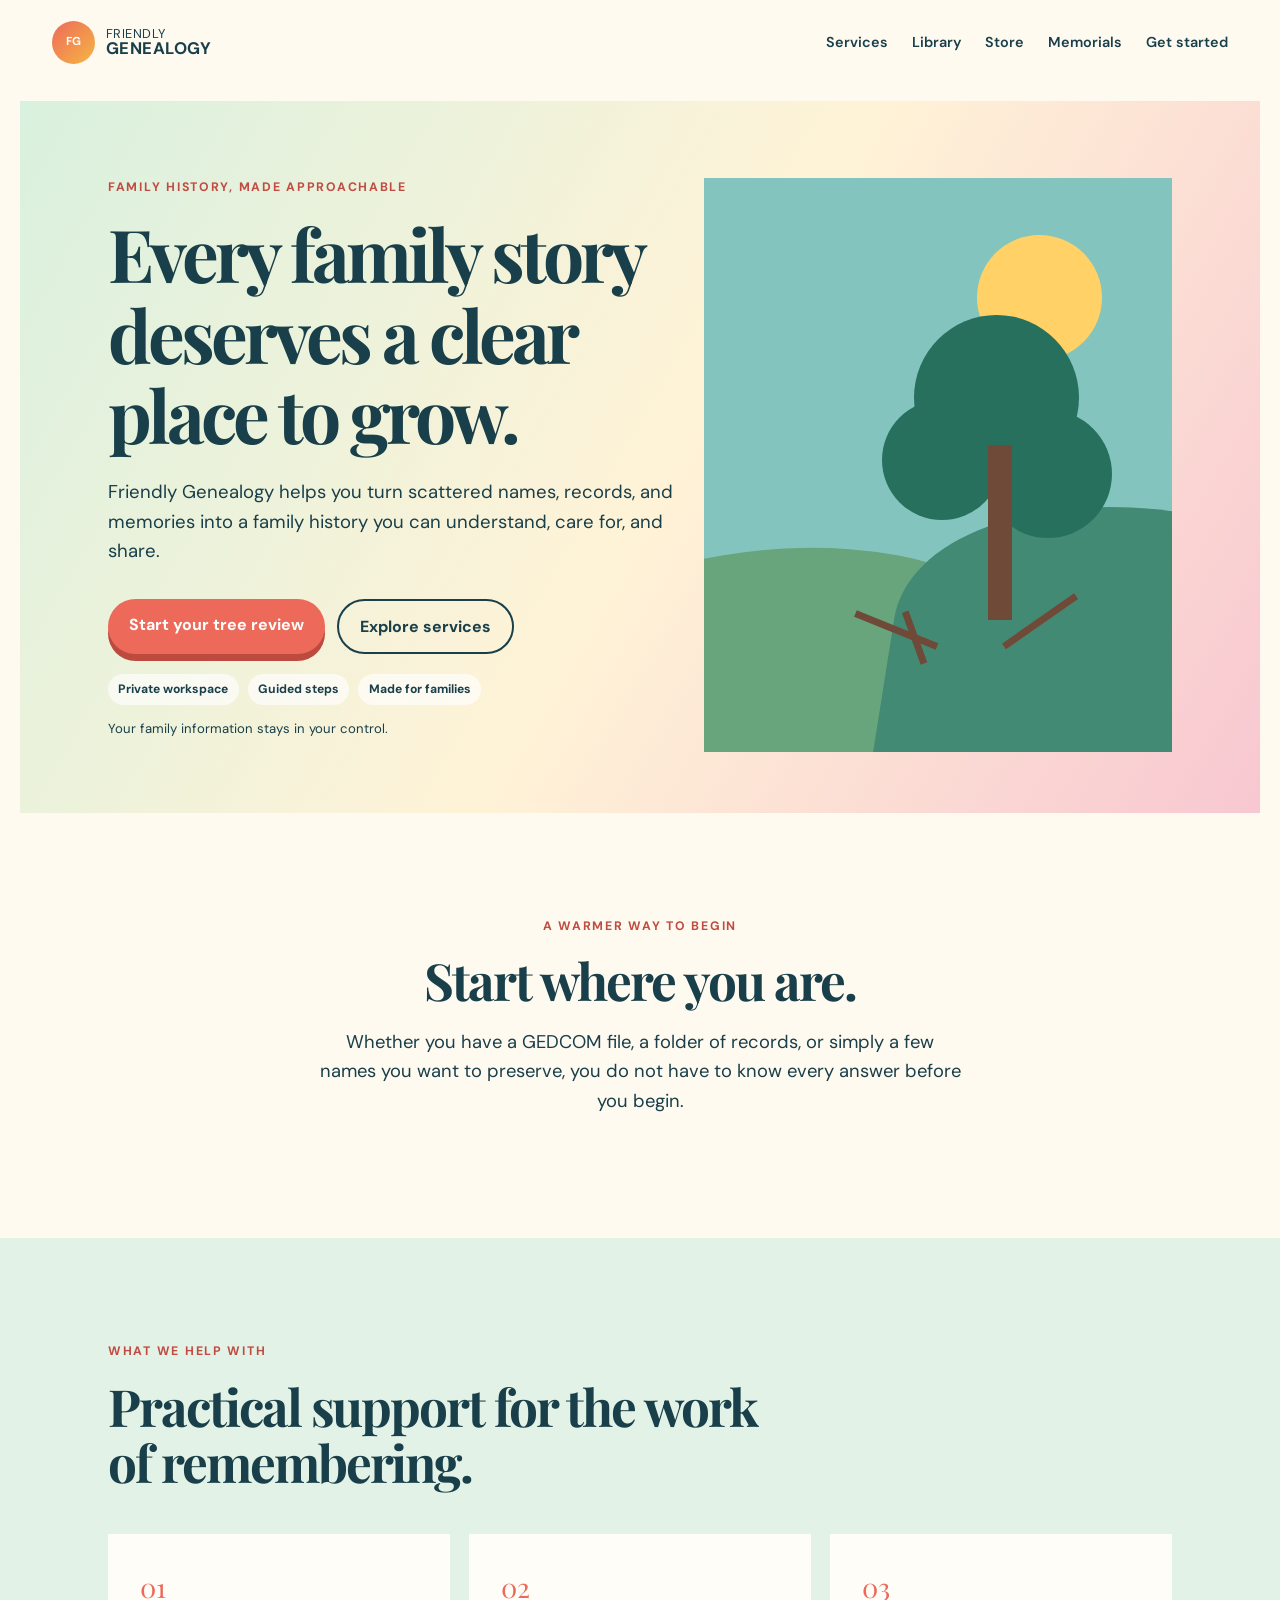
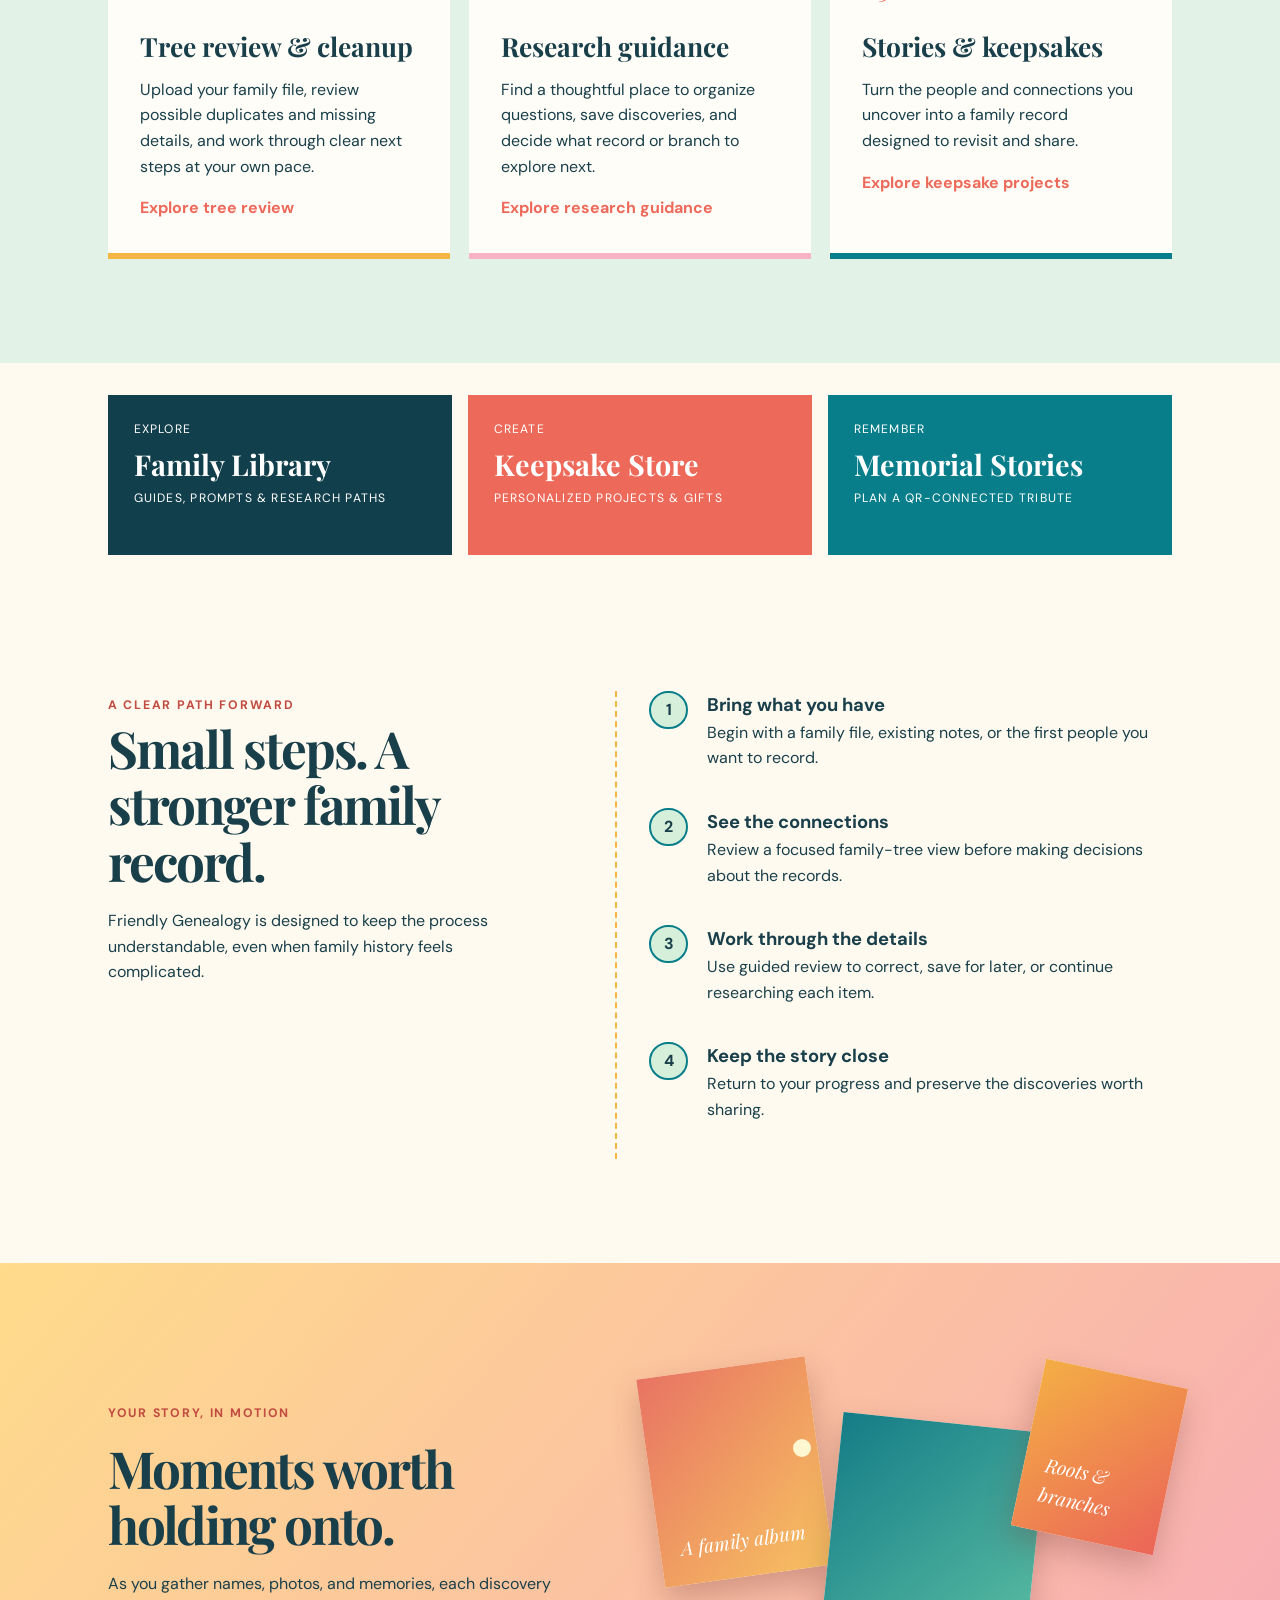
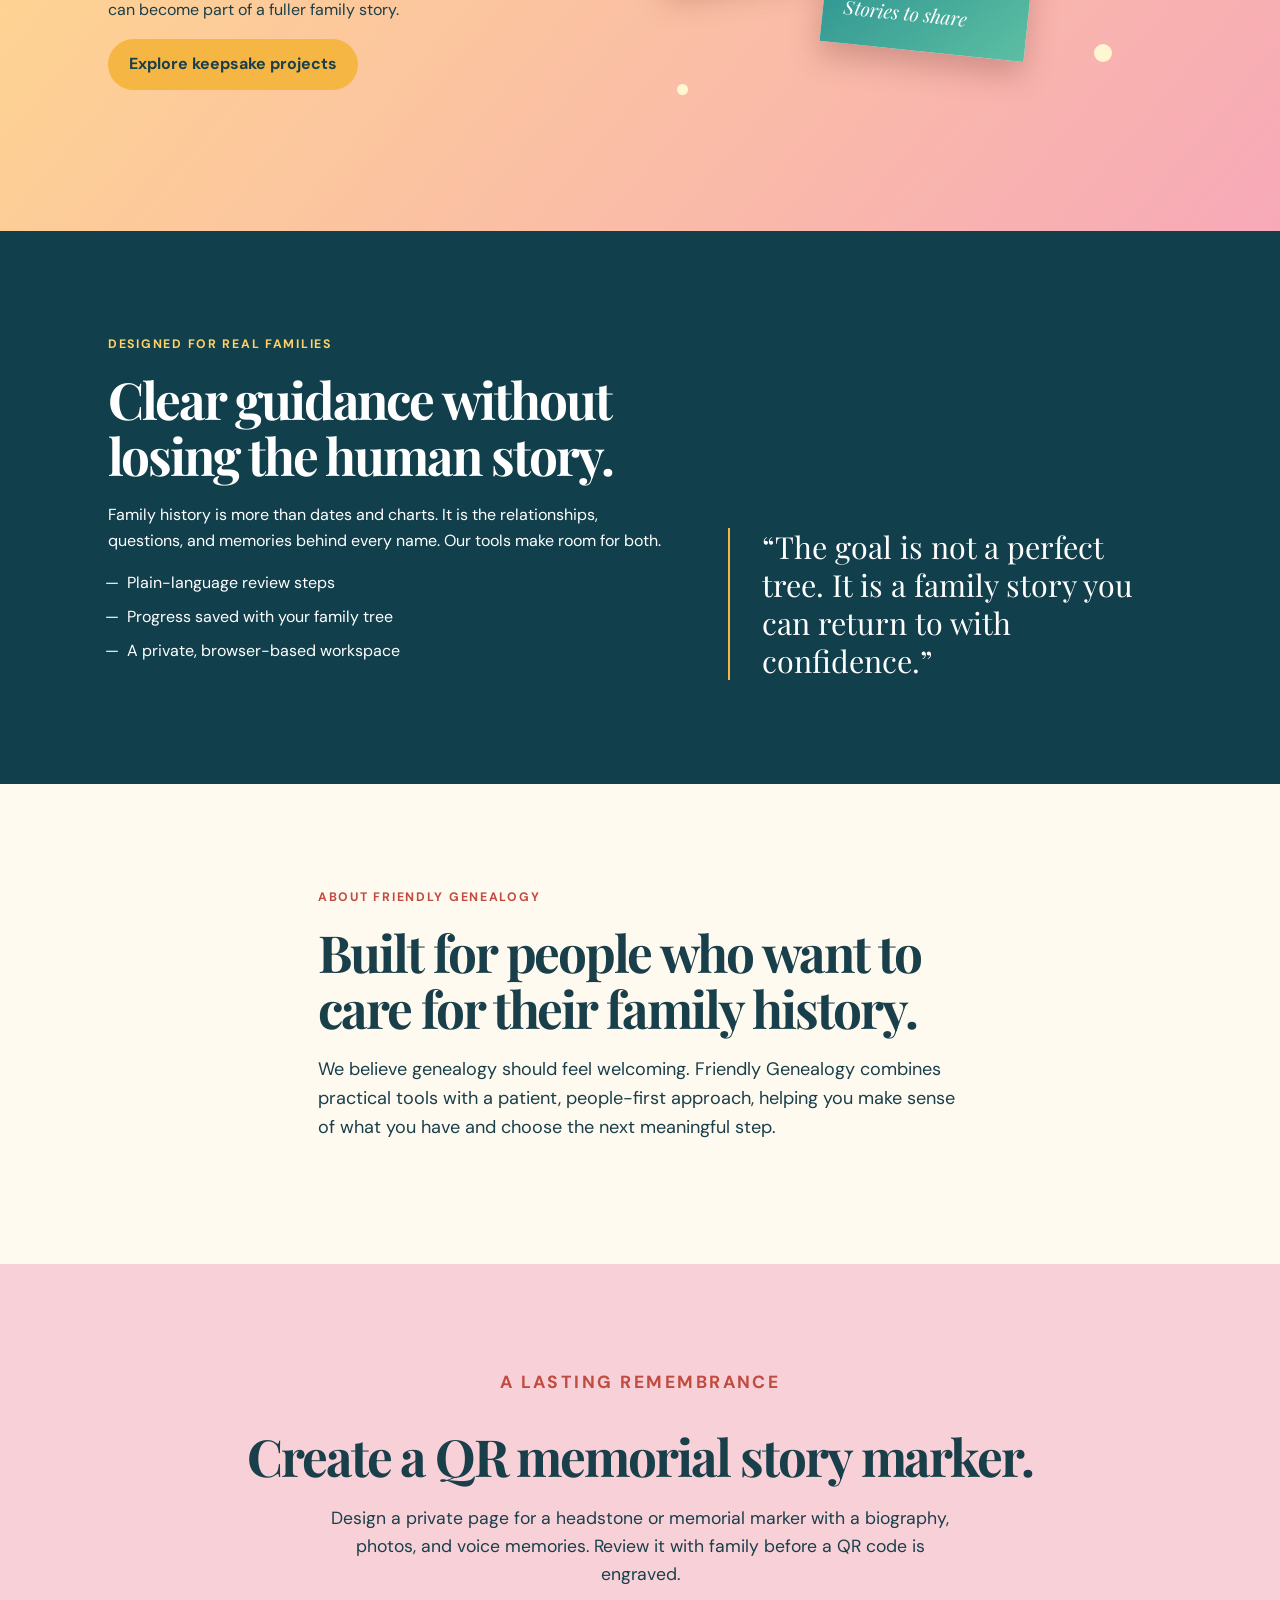
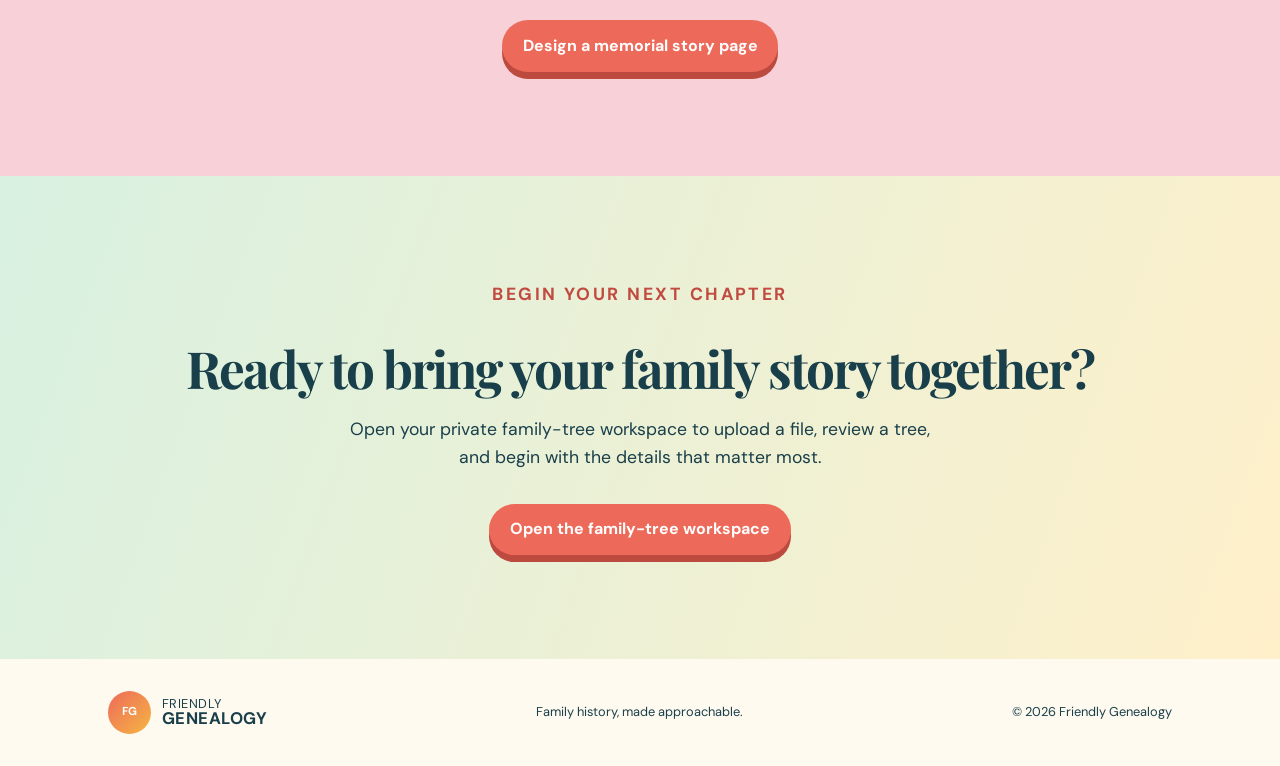
==== index.html @ 2ea17885 "Add dynamic library and destination journeys" ====
<!doctype html>
<html lang="en">
<head>
  <meta charset="utf-8">
  <meta name="viewport" content="width=device-width, initial-scale=1">
  <meta name="description" content="Friendly Genealogy helps families organize, review, and preserve their family stories.">
  <title>Friendly Genealogy | Bring Your Family Story Together</title>
  <link rel="stylesheet" href="styles.css">
</head>
<body>
  <a class="skip-link" href="#main">Skip to content</a>
  <header class="site-header">
    <a class="brand" href="#top" aria-label="Friendly Genealogy home"><span class="brand-mark">FG</span><span>Friendly<br><strong>Genealogy</strong></span></a>
    <button class="menu-toggle" aria-expanded="false" aria-controls="site-nav">Menu</button>
    <nav id="site-nav" class="site-nav" aria-label="Primary navigation">
      <a href="#services">Services</a><a href="library.html">Library</a><a href="store.html">Store</a><a href="memorial.html">Memorials</a><a href="#contact">Get started</a>
    </nav>
  </header>

  <main id="main">
    <section id="top" class="hero">
      <div class="hero-copy">
        <p class="eyebrow">Family history, made approachable</p>
        <h1>Every family story deserves a clear place to grow.</h1>
        <p class="lede">Friendly Genealogy helps you turn scattered names, records, and memories into a family history you can understand, care for, and share.</p>
        <div class="actions"><a class="button button-primary" href="https://www.fixyourtree.com">Start your tree review</a><a class="button button-secondary" href="#services">Explore services</a></div><div class="hero-highlights"><span>Private workspace</span><span>Guided steps</span><span>Made for families</span></div>
        <p class="assurance">Your family information stays in your control.</p>
      </div>
      <div class="hero-art" aria-hidden="true">
        <div class="sun"></div><div class="hill hill-one"></div><div class="hill hill-two"></div>
        <div class="tree"><i></i><i></i><i></i><b></b></div>
        <div class="roots"><span></span><span></span><span></span></div>
      </div>
    </section>

    <section class="intro section"><p class="eyebrow">A warmer way to begin</p><h2>Start where you are.</h2><p>Whether you have a GEDCOM file, a folder of records, or simply a few names you want to preserve, you do not have to know every answer before you begin.</p></section>

    <section id="services" class="section services">
      <div class="section-heading"><p class="eyebrow">What we help with</p><h2>Practical support for the work of remembering.</h2></div>
      <div class="card-grid">
        <article class="service-card"><span class="number">01</span><h3>Tree review &amp; cleanup</h3><p>Upload your family file, review possible duplicates and missing details, and work through clear next steps at your own pace.</p><a href="tree-review.html">Explore tree review</a></article>
        <article class="service-card"><span class="number">02</span><h3>Research guidance</h3><p>Find a thoughtful place to organize questions, save discoveries, and decide what record or branch to explore next.</p><a href="research.html">Explore research guidance</a></article>
        <article class="service-card"><span class="number">03</span><h3>Stories &amp; keepsakes</h3><p>Turn the people and connections you uncover into a family record designed to revisit and share.</p><a href="keepsakes.html">Explore keepsake projects</a></article>
      </div>
    </section>

    <section class="section destination-strip"><a href="library.html"><span>Explore</span><strong>Family Library</strong><small>Guides, prompts & research paths</small></a><a href="store.html"><span>Create</span><strong>Keepsake Store</strong><small>Personalized projects & gifts</small></a><a href="memorial.html"><span>Remember</span><strong>Memorial Stories</strong><small>Plan a QR-connected tribute</small></a></section>

    <section id="how-it-works" class="section process">
      <div><p class="eyebrow">A clear path forward</p><h2>Small steps. A stronger family record.</h2><p>Friendly Genealogy is designed to keep the process understandable, even when family history feels complicated.</p></div>
      <ol>
        <li><span>1</span><div><h3>Bring what you have</h3><p>Begin with a family file, existing notes, or the first people you want to record.</p></div></li>
        <li><span>2</span><div><h3>See the connections</h3><p>Review a focused family-tree view before making decisions about the records.</p></div></li>
        <li><span>3</span><div><h3>Work through the details</h3><p>Use guided review to correct, save for later, or continue researching each item.</p></div></li>
        <li><span>4</span><div><h3>Keep the story close</h3><p>Return to your progress and preserve the discoveries worth sharing.</p></div></li>
      </ol>
    </section>

    <section id="stories" class="section story-reel">
      <div class="reel-copy"><p class="eyebrow">Your story, in motion</p><h2>Moments worth holding onto.</h2><p>As you gather names, photos, and memories, each discovery can become part of a fuller family story.</p><a class="button button-sun" href="keepsakes.html">Explore keepsake projects</a></div>
      <div class="memory-collage" aria-label="Illustration of family photographs and memories"><div class="photo photo-one">A family album</div><div class="photo photo-two">Stories to share</div><div class="photo photo-three">Roots &amp; branches</div><span class="spark spark-one"></span><span class="spark spark-two"></span><span class="spark spark-three"></span></div>
    </section>

    <section class="section feature"><div class="feature-panel"><p class="eyebrow">Designed for real families</p><h2>Clear guidance without losing the human story.</h2><p>Family history is more than dates and charts. It is the relationships, questions, and memories behind every name. Our tools make room for both.</p><ul><li>Plain-language review steps</li><li>Progress saved with your family tree</li><li>A private, browser-based workspace</li></ul></div><blockquote>“The goal is not a perfect tree. It is a family story you can return to with confidence.”</blockquote></section>

    <section id="about" class="section about"><p class="eyebrow">About Friendly Genealogy</p><h2>Built for people who want to care for their family history.</h2><p>We believe genealogy should feel welcoming. Friendly Genealogy combines practical tools with a patient, people-first approach, helping you make sense of what you have and choose the next meaningful step.</p></section>

    <section class="section memorial-callout"><p class="eyebrow">A lasting remembrance</p><h2>Create a QR memorial story marker.</h2><p>Design a private page for a headstone or memorial marker with a biography, photos, and voice memories. Review it with family before a QR code is engraved.</p><a class="button button-primary" href="memorial.html">Design a memorial story page</a></section>

    <section id="contact" class="section contact"><p class="eyebrow">Begin your next chapter</p><h2>Ready to bring your family story together?</h2><p>Open your private family-tree workspace to upload a file, review a tree, and begin with the details that matter most.</p><a class="button button-primary" href="https://www.fixyourtree.com">Open the family-tree workspace</a></section>
  </main>
  <footer><a class="brand" href="#top"><span class="brand-mark">FG</span><span>Friendly<br><strong>Genealogy</strong></span></a><p>Family history, made approachable.</p><p>© 2026 Friendly Genealogy</p></footer>
  <script src="script.js"></script>
</body>
</html>
---- styles.css ----
@import url('https://fonts.googleapis.com/css2?family=DM+Sans:wght@400;500;600;700&family=Playfair+Display:ital,wght@0,600;0,700;1,600&display=swap');
:root{--ink:#193f4a;--deep:#123f4c;--teal:#087e8b;--mint:#d6efdb;--cream:#fffaf0;--sand:#f7dfbd;--sun:#f6b643;--coral:#ed6a5a;--pink:#f8b4c5;--line:#c9ddd2}*{box-sizing:border-box}html{scroll-behavior:smooth}body{background:var(--cream);color:var(--ink);font-family:"DM Sans",Arial,sans-serif;line-height:1.6;margin:0}.skip-link{left:1rem;position:absolute;top:-4rem;z-index:5}.skip-link:focus{top:1rem}.site-header{align-items:center;display:flex;justify-content:space-between;max-width:1240px;margin:auto;padding:1.3rem 2rem}.brand{align-items:center;color:var(--ink);display:inline-flex;font-size:.8rem;letter-spacing:.04em;line-height:1.05;text-decoration:none;text-transform:uppercase}.brand strong{font-size:1.05rem}.brand-mark{align-items:center;background:linear-gradient(135deg,var(--coral),var(--sun));border-radius:50%;color:#fff;display:flex;font-size:.72rem;font-weight:700;height:2.7rem;justify-content:center;letter-spacing:0;margin-right:.65rem;width:2.7rem}.site-nav{display:flex;gap:1.5rem}.site-nav a{color:var(--ink);font-size:.9rem;font-weight:600;text-decoration:none}.site-nav a:hover,.service-card a{color:var(--coral)}.menu-toggle{display:none}.hero{background:linear-gradient(120deg,#d9f1df 0%,#fff3d7 52%,#f8c7d1 100%);display:grid;grid-template-columns:1.12fr .88fr;max-width:1240px;min-height:610px;margin:1rem auto 0;overflow:hidden;padding:4.8rem 5.5rem 3.8rem}.hero-copy{align-self:center;position:relative;z-index:1}.eyebrow{color:#c14b40;font-size:.77rem;font-weight:700;letter-spacing:.14em;margin:0 0 1rem;text-transform:uppercase}h1,h2,h3{line-height:1.1}h1,h2{font-family:"Playfair Display",Georgia,serif}h1{font-size:clamp(3rem,5.7vw,5.35rem);letter-spacing:-.055em;margin:.2rem 0 1.5rem;max-width:720px}h2{font-size:clamp(2.1rem,4vw,3.7rem);letter-spacing:-.04em;margin:0 0 1.2rem}.lede{font-size:1.16rem;max-width:570px}.actions{display:flex;flex-wrap:wrap;gap:.8rem;margin:2rem 0 1.25rem}.button{border-radius:99px;display:inline-block;font-weight:700;padding:.8rem 1.3rem;text-decoration:none}.button-primary{background:var(--coral);box-shadow:0 7px 0 #bd4a3e;color:#fff}.button-primary:hover{background:#d85749;transform:translateY(1px)}.button-secondary{border:2px solid var(--ink);color:var(--ink)}.button-sun{background:var(--sun);color:var(--ink)}.hero-highlights{display:flex;flex-wrap:wrap;gap:.55rem}.hero-highlights span{background:#ffffffa8;border-radius:99px;font-size:.76rem;font-weight:700;padding:.34rem .65rem}.assurance{font-size:.82rem}.hero-art{background:#83c5be;min-height:500px;overflow:hidden;position:relative}.sun{background:#ffd166;border-radius:50%;height:125px;position:absolute;right:15%;top:10%;width:125px}.hill{background:#68a57c;border-radius:50% 50% 0 0;bottom:-10%;height:45%;position:absolute;width:115%}.hill-one{left:-45%;transform:rotate(-7deg)}.hill-two{background:#438a74;right:-55%;height:52%;transform:rotate(9deg)}.tree{bottom:23%;height:315px;left:38%;position:absolute;width:230px}.tree i{background:#27705e;border-radius:50%;display:block;position:absolute}.tree i:nth-child(1){height:165px;left:32px;top:10px;width:165px}.tree i:nth-child(2){height:120px;left:0;top:95px;width:120px}.tree i:nth-child(3){height:128px;right:0;top:105px;width:128px}.tree b{background:#704a38;bottom:0;height:175px;left:106px;position:absolute;width:24px}.roots{bottom:19%;left:31%;position:absolute;width:180px}.roots span{background:#704a38;display:block;height:7px;position:absolute;transform-origin:right;width:88px}.roots span:nth-child(1){transform:rotate(22deg)}.roots span:nth-child(2){left:67px;transform:rotate(145deg)}.roots span:nth-child(3){left:20px;top:17px;transform:rotate(70deg);width:55px}.section{max-width:1240px;margin:auto;padding:6.5rem 5.5rem}.intro{max-width:820px;text-align:center}.intro p:last-child{font-size:1.15rem}.services{background:#e2f2e6;max-width:none;padding-left:max(calc((100% - 1240px)/2 + 5.5rem),5.5rem);padding-right:max(calc((100% - 1240px)/2 + 5.5rem),5.5rem)}.section-heading{max-width:670px}.card-grid{display:grid;gap:1.2rem;grid-template-columns:repeat(3,1fr);margin-top:2.7rem}.service-card{background:#fffdf8;border-bottom:6px solid var(--sun);min-height:300px;padding:2rem}.service-card:nth-child(2){border-color:var(--pink)}.service-card:nth-child(3){border-color:var(--teal)}.number{color:var(--coral);font-family:"Playfair Display",serif;font-size:1.7rem}.service-card h3{font-family:"Playfair Display",serif;font-size:1.65rem;margin:1.4rem 0 .7rem}.service-card a{font-weight:700;text-decoration:none}.process{display:grid;gap:6rem;grid-template-columns:.85fr 1.15fr}.process>div{max-width:410px}.process ol{border-left:2px dashed var(--sun);list-style:none;margin:0;padding:0 0 0 2rem}.process li{display:flex;gap:1.2rem;margin:0 0 2rem}.process li span{align-items:center;background:var(--mint);border:2px solid var(--teal);border-radius:50%;display:flex;flex:0 0 2.4rem;font-weight:700;height:2.4rem;justify-content:center}.process h3{font-size:1.15rem;margin:.25rem 0}.process p{margin:.3rem 0}.story-reel{background:linear-gradient(130deg,#ffdb8b,#f7a9b8);display:grid;gap:4rem;grid-template-columns:.9fr 1.1fr;max-width:none;padding-left:max(calc((100% - 1240px)/2 + 5.5rem),5.5rem);padding-right:max(calc((100% - 1240px)/2 + 5.5rem),5.5rem)}.reel-copy{align-self:center}.memory-collage{height:360px;position:relative}.photo{align-items:end;background-color:#fff9ed;background-image:linear-gradient(135deg,#e87463,#f7c261);box-shadow:0 14px 30px #783e3950;color:#fff;display:flex;font-family:"Playfair Display",serif;font-size:1.2rem;font-style:italic;padding:1.3rem;position:absolute}.photo-one{height:210px;left:5%;top:0;transform:rotate(-8deg);width:170px}.photo-two{background-image:linear-gradient(135deg,#157c87,#5cbfa3);height:230px;left:38%;top:55px;transform:rotate(6deg);width:205px}.photo-three{background-image:linear-gradient(135deg,#f4ae45,#eb6558);height:170px;right:0;top:5px;transform:rotate(12deg);width:145px}.spark{background:#fff7d1;border-radius:50%;display:block;height:18px;position:absolute;width:18px}.spark-one{left:31%;top:20%}.spark-two{right:11%;bottom:18%}.spark-three{left:10%;bottom:9%;height:11px;width:11px}.feature{background:var(--deep);color:#fff;display:grid;gap:4rem;grid-template-columns:1fr .8fr;max-width:none;padding-left:max(calc((100% - 1240px)/2 + 5.5rem),5.5rem);padding-right:max(calc((100% - 1240px)/2 + 5.5rem),5.5rem)}.feature .eyebrow{color:#ffd166}.feature ul{list-style:"—  ";padding-left:1.2rem}.feature li{margin:.55rem 0}.feature blockquote{align-self:end;border-left:2px solid var(--sun);font-family:"Playfair Display",serif;font-size:1.9rem;line-height:1.25;margin:0;padding-left:2rem}.about{max-width:820px}.about p:last-child{font-size:1.13rem}.contact{background:linear-gradient(110deg,#d8f1e1,#fff0ca);max-width:none;text-align:center}.contact p{font-size:1.1rem;margin:0 auto 2rem;max-width:600px}footer{align-items:center;display:flex;gap:2rem;justify-content:space-between;max-width:1240px;margin:auto;padding:2rem 5.5rem}footer p{font-size:.8rem;margin:0}@media(max-width:780px){.site-header{padding:1rem 1.3rem;position:relative}.menu-toggle{background:transparent;border:1px solid var(--ink);color:var(--ink);display:block;padding:.5rem .7rem}.site-nav{background:var(--cream);box-shadow:0 10px 30px #173d3a22;display:none;flex-direction:column;gap:0;left:1rem;padding:1rem;position:absolute;right:1rem;top:4.5rem;z-index:3}.site-nav.open{display:flex}.site-nav a{padding:.6rem}.hero{display:flex;flex-direction:column;padding:3rem 1.5rem 0}.hero-art{margin-top:2.5rem;min-height:360px}.section{padding:4.2rem 1.5rem}.services,.feature,.story-reel{padding-left:1.5rem;padding-right:1.5rem}.card-grid,.process,.feature,.story-reel{grid-template-columns:1fr}.process{gap:2rem}.feature{gap:2.5rem}.feature blockquote{font-size:1.55rem}.process ol{padding-left:1.2rem}.memory-collage{height:320px}footer{align-items:flex-start;flex-direction:column;gap:1rem;padding:2rem 1.5rem}h1{font-size:3.2rem}}
.memorial-callout{background:#f8d1d8;max-width:none;text-align:center}.memorial-callout p{font-size:1.1rem;margin:0 auto 2rem;max-width:650px}.detail-hero{min-height:460px;padding:7rem max(calc((100% - 1000px)/2),1.5rem);text-align:center}.detail-hero h1{margin-left:auto;margin-right:auto;max-width:820px}.detail-hero .lede{margin:0 auto 2rem}.tree-detail{background:linear-gradient(135deg,#d6efdb,#a9d8d3)}.research-detail{background:linear-gradient(135deg,#f7dfbd,#f8b4c5)}.keepsake-detail{background:linear-gradient(135deg,#ffd778,#f8b4c5)}.memorial-detail{background:linear-gradient(135deg,#193f4a,#087e8b);color:#fff}.memorial-detail .eyebrow{color:#ffd166}.detail-grid{display:grid;gap:1rem;grid-template-columns:repeat(3,1fr)}.detail-grid article{padding:2rem}.detail-grid span{align-items:center;background:var(--sun);border-radius:50%;display:flex;font-weight:700;height:2.3rem;justify-content:center;width:2.3rem}.detail-grid h2{font-size:1.8rem;margin-top:1.2rem}.keepsake-journey{align-items:center;background:#fff0ca;display:grid;gap:4rem;grid-template-columns:1fr 1fr;max-width:none;padding-left:max(calc((100% - 1240px)/2 + 5.5rem),5.5rem);padding-right:max(calc((100% - 1240px)/2 + 5.5rem),5.5rem)}.video-storyboard{align-items:center;display:flex;gap:.8rem;justify-content:center}.video-storyboard span{background:var(--coral);box-shadow:0 7px 0 #bc493d;color:#fff;font-size:.8rem;min-height:120px;padding:1.3rem;text-align:center;transform:rotate(-3deg);width:130px}.video-storyboard span:nth-of-type(2){background:var(--teal);transform:rotate(3deg)}.video-storyboard span:nth-of-type(3){background:#d06d90;transform:rotate(-2deg)}.video-storyboard b{display:block;font-family:"Playfair Display",serif;font-size:1.2rem;margin-top:.6rem}.video-storyboard i{border-top:2px solid var(--ink);width:25px}.memorial-designer{background:#e2f2e6;display:grid;gap:4rem;grid-template-columns:.9fr 1.1fr;max-width:none;padding-left:max(calc((100% - 1100px)/2),1.5rem);padding-right:max(calc((100% - 1100px)/2),1.5rem)}.memorial-designer form{background:#fffdf8;padding:2rem}.memorial-designer label{display:block;font-weight:700;margin-bottom:1rem}.memorial-designer input,.memorial-designer textarea{border:1px solid var(--line);display:block;font:inherit;margin-top:.35rem;padding:.7rem;width:100%}.memorial-designer button{border:0;cursor:pointer;font:inherit}.memorial-designer li{margin:.7rem 0}.qr-explainer{align-items:center;display:flex;gap:4rem;max-width:900px}.qr-sample{background:repeating-linear-gradient(90deg,#193f4a 0 13px,transparent 13px 21px),repeating-linear-gradient(#193f4a 0 11px,transparent 11px 19px);height:180px;min-width:180px}@media(max-width:780px){.sub-nav{display:flex;gap:.6rem;position:static;box-shadow:none;padding:0}.sub-nav a{font-size:.75rem;padding:0}.detail-grid,.keepsake-journey,.memorial-designer{grid-template-columns:1fr}.keepsake-journey,.memorial-designer{padding-left:1.5rem;padding-right:1.5rem}.video-storyboard{gap:.25rem}.video-storyboard span{min-height:100px;padding:.8rem;width:100px}.qr-explainer{align-items:flex-start;flex-direction:column;gap:2rem}}
.store-hero{background:linear-gradient(135deg,#f8b4c5,#ffd778,#d6efdb)}.store-grid{background:#fff5e3;display:grid;gap:1.4rem;grid-template-columns:repeat(3,1fr);max-width:none;padding-left:max(calc((100% - 1240px)/2 + 5.5rem),5.5rem);padding-right:max(calc((100% - 1240px)/2 + 5.5rem),5.5rem)}.product-card{background:#fffdf8;box-shadow:0 10px 25px #693f2820;display:flex;flex-direction:column;padding:2rem}.product-card>span{color:#c14b40;font-size:.78rem;font-weight:700;letter-spacing:.08em;text-transform:uppercase}.product-card h2{font-size:2rem;margin:1rem 0}.product-card ul{padding-left:1.2rem}.product-card .button{margin-top:auto;text-align:center}.poster-product{border-top:7px solid var(--coral)}.journal-product{border-top:7px solid var(--sun)}.memorial-product{border-top:7px solid var(--teal)}.store-note{max-width:780px;text-align:center}.personalize-hero{background:linear-gradient(135deg,#ffd778,#f7dfbd)}.personalize-layout{background:#e2f2e6;display:grid;gap:4rem;grid-template-columns:.9fr 1.1fr;max-width:none;padding-left:max(calc((100% - 1100px)/2),1.5rem);padding-right:max(calc((100% - 1100px)/2),1.5rem)}.personalize-layout form{background:#fffdf8;padding:2rem}.personalize-layout label{display:block;font-weight:700;margin-bottom:1rem}.personalize-layout input,.personalize-layout textarea{border:1px solid var(--line);display:block;font:inherit;margin-top:.35rem;padding:.7rem;width:100%}.personalize-layout button{border:0;cursor:pointer;font:inherit}.personalization-preview{background:var(--deep);color:#fff;margin-top:2rem;padding:2rem;text-align:center}.personalization-preview p{color:#ffd166;font-size:.75rem;font-weight:700;letter-spacing:.1em;text-transform:uppercase}.personalization-preview strong{display:block;font-family:"Playfair Display",serif;font-size:2rem;line-height:1.2}.personalization-preview small{display:block;margin-top:1rem}@media(max-width:780px){.store-grid,.personalize-layout{grid-template-columns:1fr;padding-left:1.5rem;padding-right:1.5rem}}
.destination-strip{display:grid;gap:1rem;grid-template-columns:repeat(3,1fr);padding-bottom:2rem;padding-top:2rem}.destination-strip a{background:var(--deep);color:#fff;min-height:160px;padding:1.6rem;text-decoration:none;transition:transform .2s}.destination-strip a:nth-child(2){background:var(--coral)}.destination-strip a:nth-child(3){background:var(--teal)}.destination-strip a:hover{transform:translateY(-6px)}.destination-strip span,.destination-strip small{display:block;font-size:.76rem;letter-spacing:.1em;text-transform:uppercase}.destination-strip strong{display:block;font-family:"Playfair Display",serif;font-size:1.8rem;line-height:1.1;margin:.55rem 0}.library-hero{background:linear-gradient(135deg,#bfe5dc,#d7d1ff,#ffd778)}.library-grid{background:#f2e8ff;display:grid;gap:1.2rem;grid-template-columns:repeat(2,1fr);max-width:none;padding-left:max(calc((100% - 1100px)/2),1.5rem);padding-right:max(calc((100% - 1100px)/2),1.5rem)}.library-card{background:#fffdf8;color:var(--ink);min-height:245px;padding:2rem;text-decoration:none}.library-card:nth-child(2){background:#d6efdb}.library-card:nth-child(3){background:#fff0ca}.library-card:nth-child(4){background:#f8d1d8}.library-card span{color:#c14b40;font-size:.75rem;font-weight:700;letter-spacing:.12em;text-transform:uppercase}.library-card h2{font-size:2rem;margin:1rem 0}.library-card b{color:var(--coral)}.library-note{text-align:center}@media(max-width:780px){.destination-strip,.library-grid{grid-template-columns:1fr}.destination-strip{padding-bottom:1rem;padding-top:1rem}}
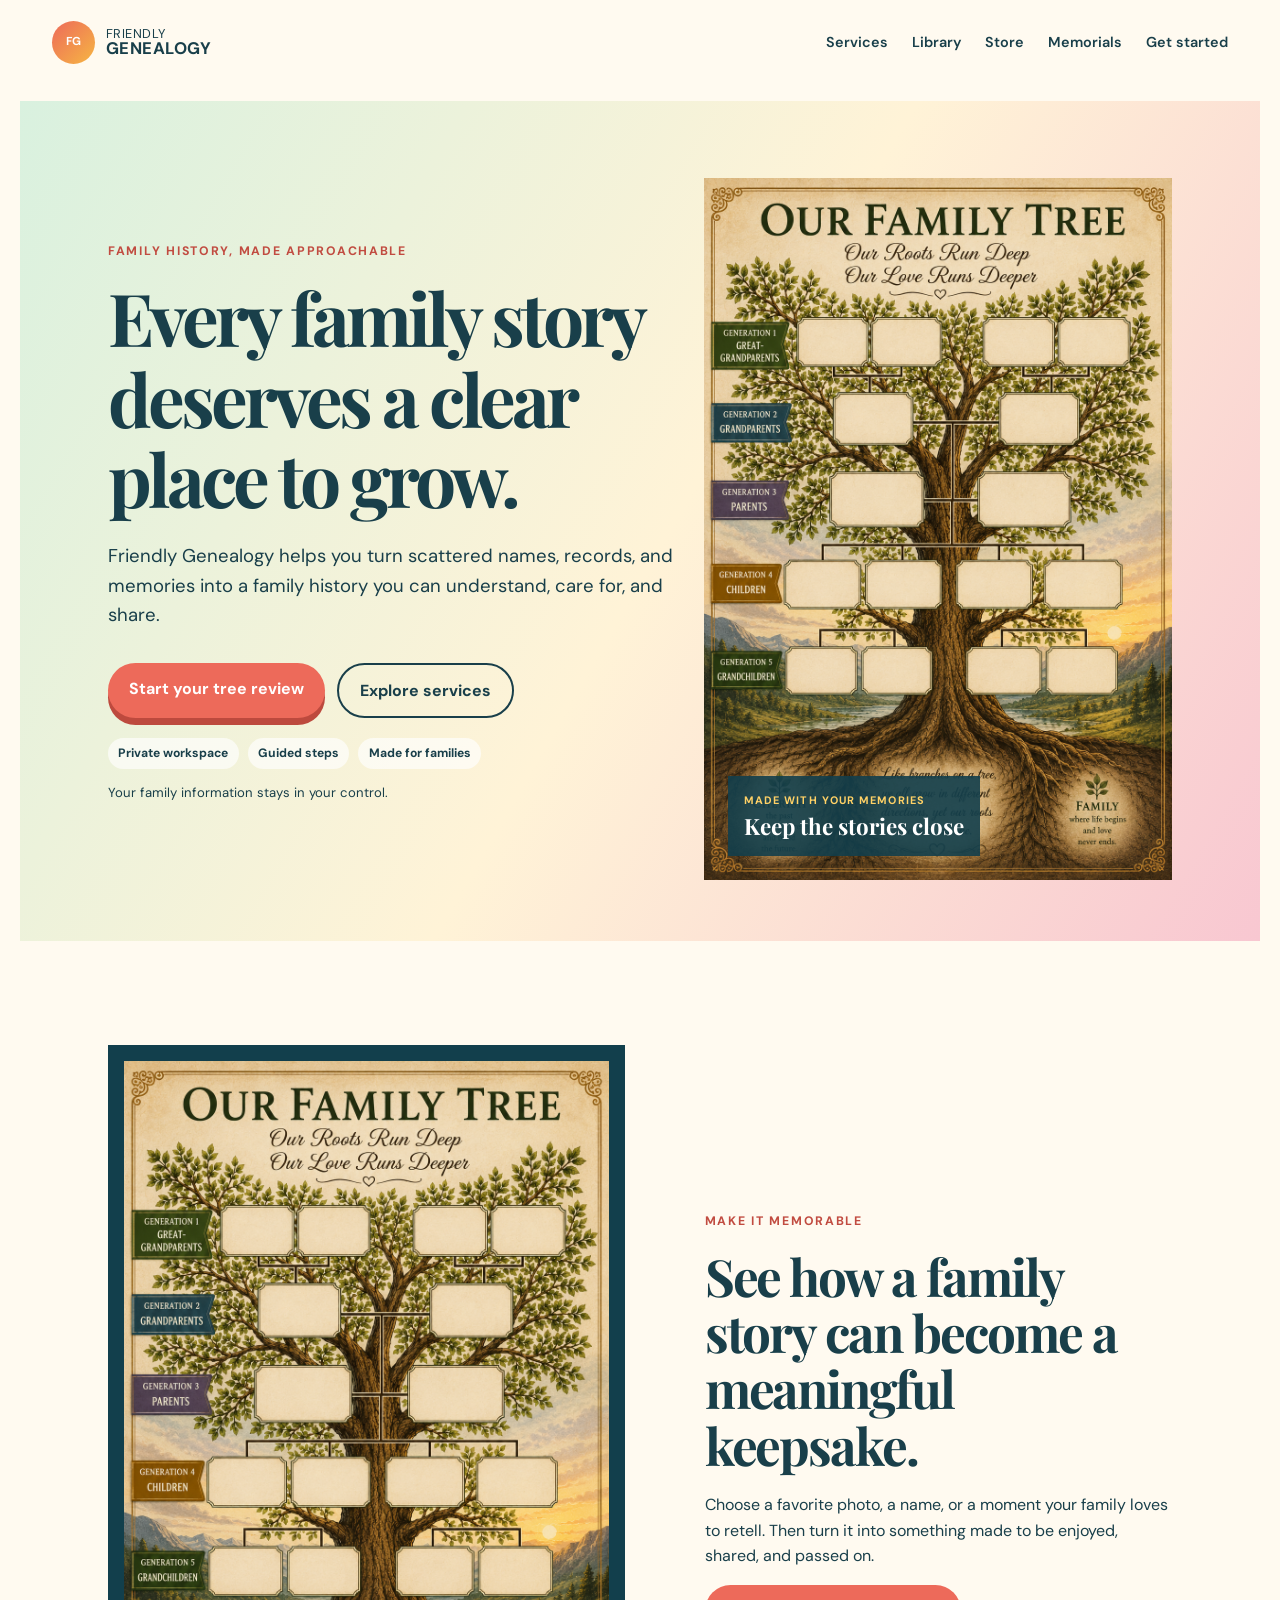
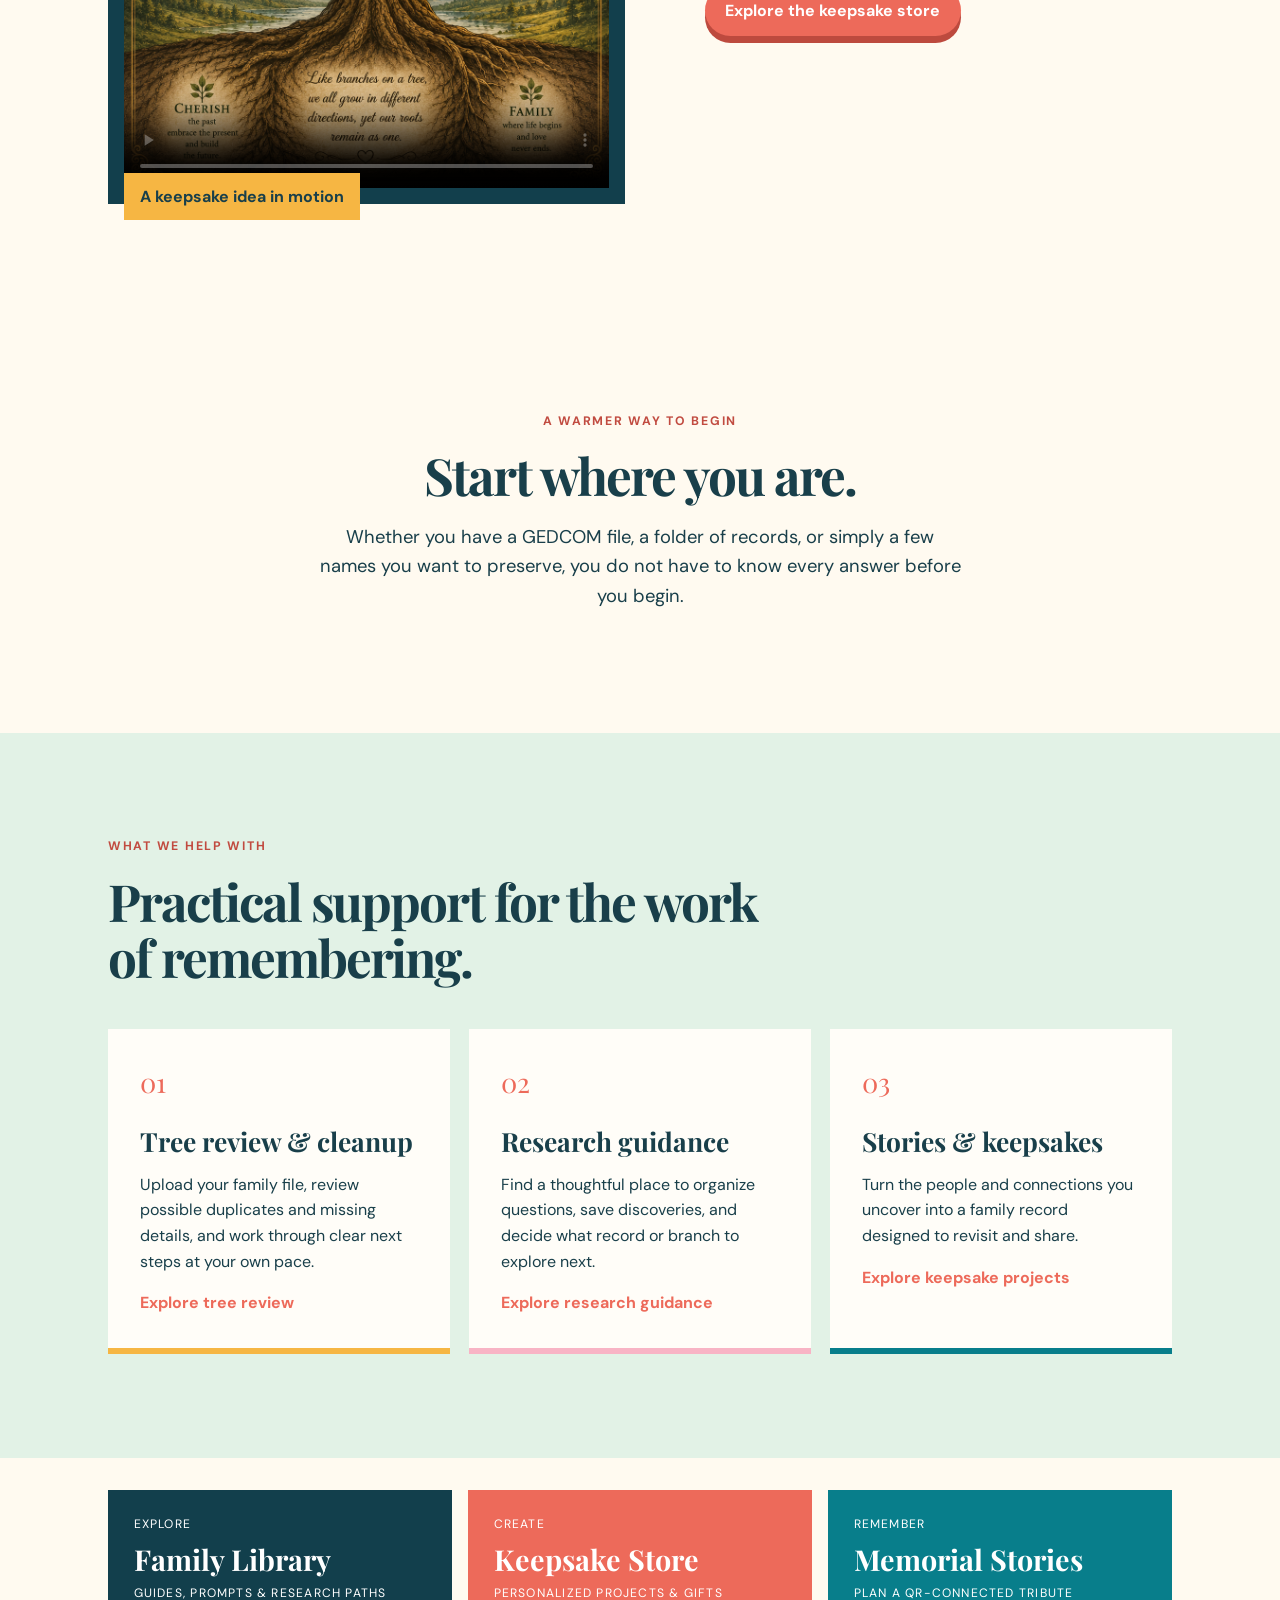
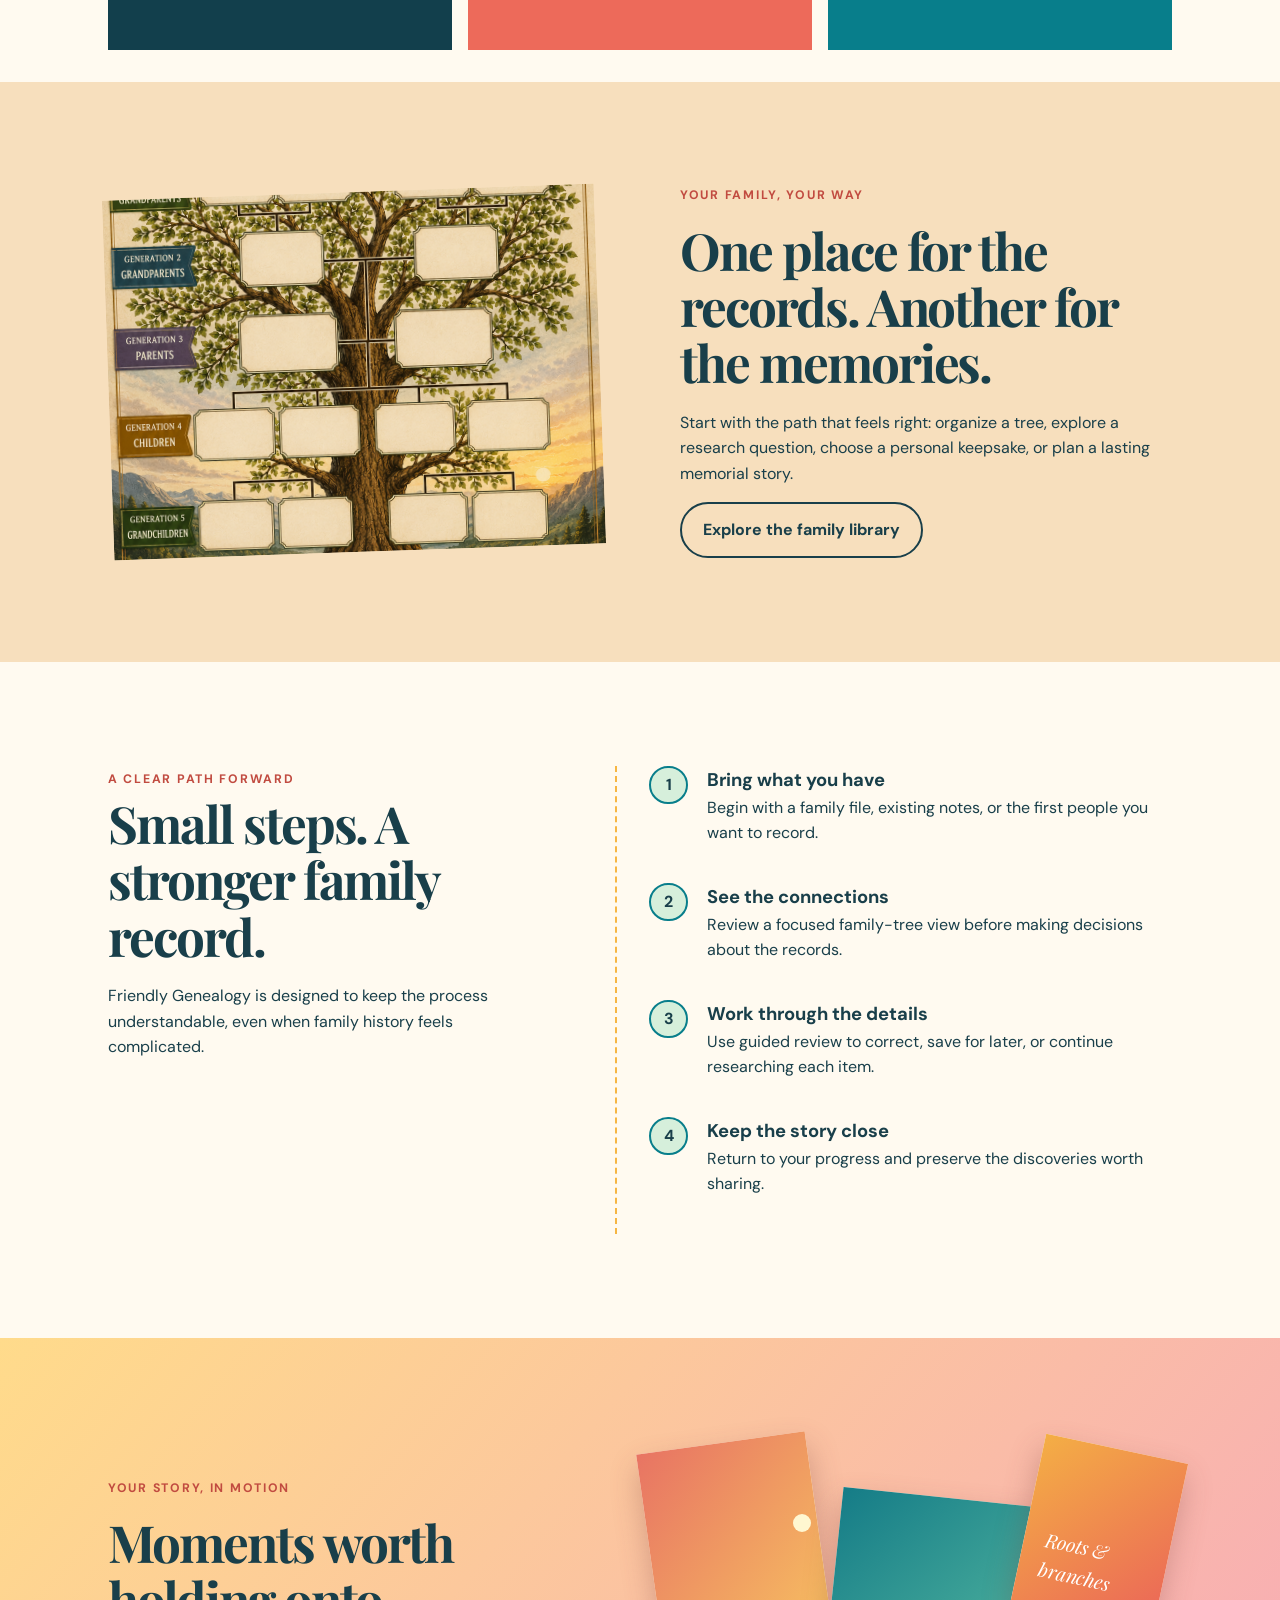
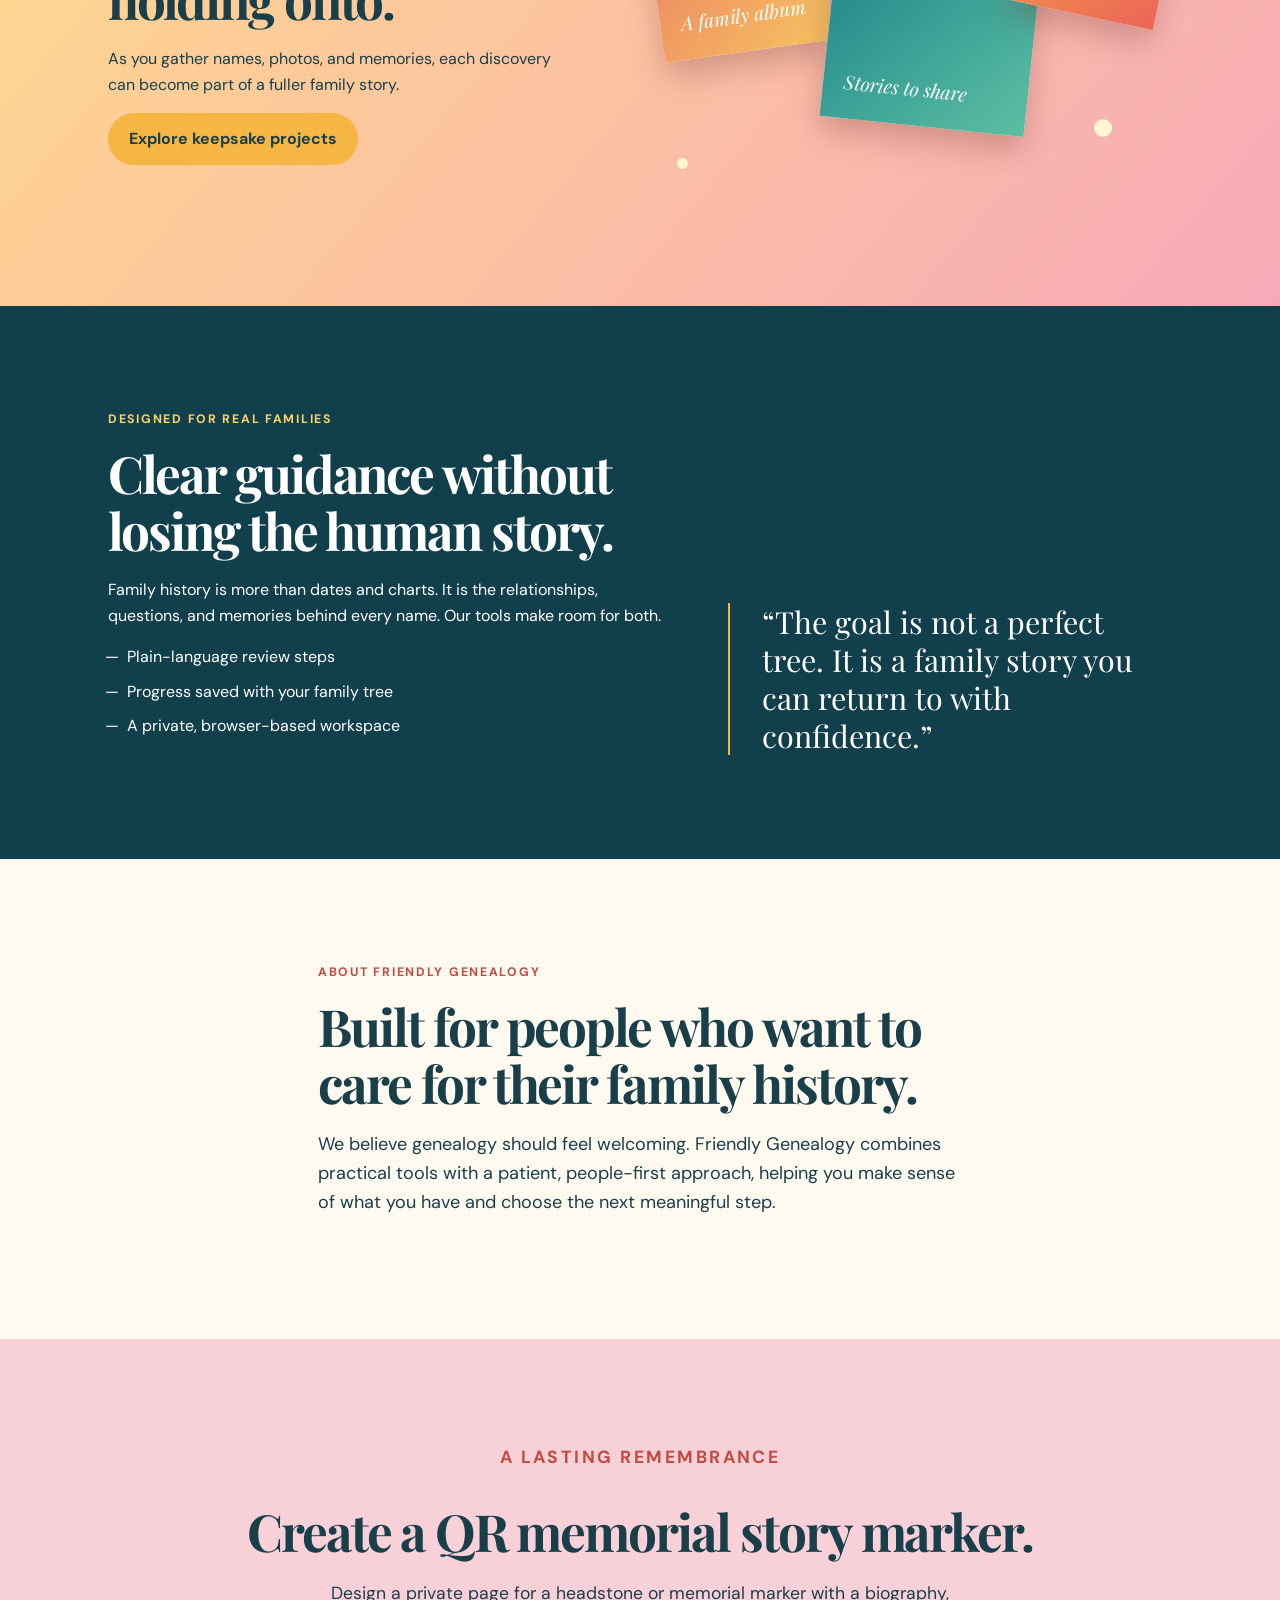
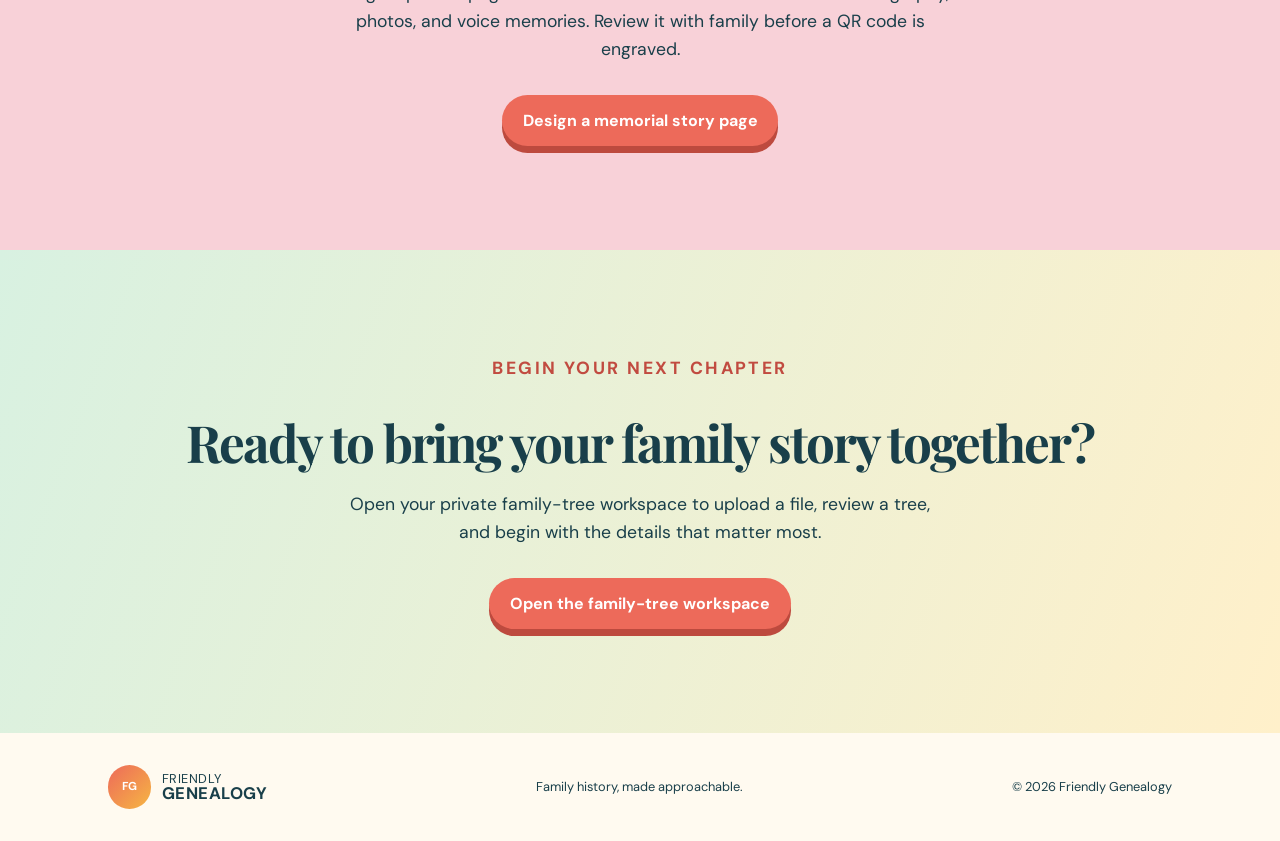
==== commit 2da600c3: "Add video and visual storytelling to landing page" ====
--- a/index.html
+++ b/index.html
@@ -26,12 +26,10 @@
         <div class="actions"><a class="button button-primary" href="https://www.fixyourtree.com">Start your tree review</a><a class="button button-secondary" href="#services">Explore services</a></div><div class="hero-highlights"><span>Private workspace</span><span>Guided steps</span><span>Made for families</span></div>
         <p class="assurance">Your family information stays in your control.</p>
       </div>
-      <div class="hero-art" aria-hidden="true">
-        <div class="sun"></div><div class="hill hill-one"></div><div class="hill hill-two"></div>
-        <div class="tree"><i></i><i></i><i></i><b></b></div>
-        <div class="roots"><span></span><span></span><span></span></div>
-      </div>
+      <div class="hero-art"><img src="family-story-preview.png" alt="A family story keepsake preview"><div class="hero-photo-label"><span>Made with your memories</span><strong>Keep the stories close</strong></div></div>
     </section>
+
+    <section class="section video-feature"><div class="video-frame"><video controls muted playsinline poster="family-story-preview.png"><source src="public-keepsakes-promo.mp4" type="video/mp4">Your browser does not support video playback.</video><span class="video-tag">A keepsake idea in motion</span></div><div><p class="eyebrow">Make it memorable</p><h2>See how a family story can become a meaningful keepsake.</h2><p>Choose a favorite photo, a name, or a moment your family loves to retell. Then turn it into something made to be enjoyed, shared, and passed on.</p><a class="button button-primary" href="store.html">Explore the keepsake store</a></div></section>
 
     <section class="intro section"><p class="eyebrow">A warmer way to begin</p><h2>Start where you are.</h2><p>Whether you have a GEDCOM file, a folder of records, or simply a few names you want to preserve, you do not have to know every answer before you begin.</p></section>
 
@@ -45,6 +43,8 @@
     </section>
 
     <section class="section destination-strip"><a href="library.html"><span>Explore</span><strong>Family Library</strong><small>Guides, prompts & research paths</small></a><a href="store.html"><span>Create</span><strong>Keepsake Store</strong><small>Personalized projects & gifts</small></a><a href="memorial.html"><span>Remember</span><strong>Memorial Stories</strong><small>Plan a QR-connected tribute</small></a></section>
+
+    <section class="section photo-band"><div class="photo-band-image"><img src="family-story-preview.png" alt="Family history preview"></div><div><p class="eyebrow">Your family, your way</p><h2>One place for the records. Another for the memories.</h2><p>Start with the path that feels right: organize a tree, explore a research question, choose a personal keepsake, or plan a lasting memorial story.</p><a class="button button-secondary" href="library.html">Explore the family library</a></div></section>
 
     <section id="how-it-works" class="section process">
       <div><p class="eyebrow">A clear path forward</p><h2>Small steps. A stronger family record.</h2><p>Friendly Genealogy is designed to keep the process understandable, even when family history feels complicated.</p></div>
--- a/styles.css
+++ b/styles.css
@@ -3,3 +3,4 @@
 .memorial-callout{background:#f8d1d8;max-width:none;text-align:center}.memorial-callout p{font-size:1.1rem;margin:0 auto 2rem;max-width:650px}.detail-hero{min-height:460px;padding:7rem max(calc((100% - 1000px)/2),1.5rem);text-align:center}.detail-hero h1{margin-left:auto;margin-right:auto;max-width:820px}.detail-hero .lede{margin:0 auto 2rem}.tree-detail{background:linear-gradient(135deg,#d6efdb,#a9d8d3)}.research-detail{background:linear-gradient(135deg,#f7dfbd,#f8b4c5)}.keepsake-detail{background:linear-gradient(135deg,#ffd778,#f8b4c5)}.memorial-detail{background:linear-gradient(135deg,#193f4a,#087e8b);color:#fff}.memorial-detail .eyebrow{color:#ffd166}.detail-grid{display:grid;gap:1rem;grid-template-columns:repeat(3,1fr)}.detail-grid article{padding:2rem}.detail-grid span{align-items:center;background:var(--sun);border-radius:50%;display:flex;font-weight:700;height:2.3rem;justify-content:center;width:2.3rem}.detail-grid h2{font-size:1.8rem;margin-top:1.2rem}.keepsake-journey{align-items:center;background:#fff0ca;display:grid;gap:4rem;grid-template-columns:1fr 1fr;max-width:none;padding-left:max(calc((100% - 1240px)/2 + 5.5rem),5.5rem);padding-right:max(calc((100% - 1240px)/2 + 5.5rem),5.5rem)}.video-storyboard{align-items:center;display:flex;gap:.8rem;justify-content:center}.video-storyboard span{background:var(--coral);box-shadow:0 7px 0 #bc493d;color:#fff;font-size:.8rem;min-height:120px;padding:1.3rem;text-align:center;transform:rotate(-3deg);width:130px}.video-storyboard span:nth-of-type(2){background:var(--teal);transform:rotate(3deg)}.video-storyboard span:nth-of-type(3){background:#d06d90;transform:rotate(-2deg)}.video-storyboard b{display:block;font-family:"Playfair Display",serif;font-size:1.2rem;margin-top:.6rem}.video-storyboard i{border-top:2px solid var(--ink);width:25px}.memorial-designer{background:#e2f2e6;display:grid;gap:4rem;grid-template-columns:.9fr 1.1fr;max-width:none;padding-left:max(calc((100% - 1100px)/2),1.5rem);padding-right:max(calc((100% - 1100px)/2),1.5rem)}.memorial-designer form{background:#fffdf8;padding:2rem}.memorial-designer label{display:block;font-weight:700;margin-bottom:1rem}.memorial-designer input,.memorial-designer textarea{border:1px solid var(--line);display:block;font:inherit;margin-top:.35rem;padding:.7rem;width:100%}.memorial-designer button{border:0;cursor:pointer;font:inherit}.memorial-designer li{margin:.7rem 0}.qr-explainer{align-items:center;display:flex;gap:4rem;max-width:900px}.qr-sample{background:repeating-linear-gradient(90deg,#193f4a 0 13px,transparent 13px 21px),repeating-linear-gradient(#193f4a 0 11px,transparent 11px 19px);height:180px;min-width:180px}@media(max-width:780px){.sub-nav{display:flex;gap:.6rem;position:static;box-shadow:none;padding:0}.sub-nav a{font-size:.75rem;padding:0}.detail-grid,.keepsake-journey,.memorial-designer{grid-template-columns:1fr}.keepsake-journey,.memorial-designer{padding-left:1.5rem;padding-right:1.5rem}.video-storyboard{gap:.25rem}.video-storyboard span{min-height:100px;padding:.8rem;width:100px}.qr-explainer{align-items:flex-start;flex-direction:column;gap:2rem}}
 .store-hero{background:linear-gradient(135deg,#f8b4c5,#ffd778,#d6efdb)}.store-grid{background:#fff5e3;display:grid;gap:1.4rem;grid-template-columns:repeat(3,1fr);max-width:none;padding-left:max(calc((100% - 1240px)/2 + 5.5rem),5.5rem);padding-right:max(calc((100% - 1240px)/2 + 5.5rem),5.5rem)}.product-card{background:#fffdf8;box-shadow:0 10px 25px #693f2820;display:flex;flex-direction:column;padding:2rem}.product-card>span{color:#c14b40;font-size:.78rem;font-weight:700;letter-spacing:.08em;text-transform:uppercase}.product-card h2{font-size:2rem;margin:1rem 0}.product-card ul{padding-left:1.2rem}.product-card .button{margin-top:auto;text-align:center}.poster-product{border-top:7px solid var(--coral)}.journal-product{border-top:7px solid var(--sun)}.memorial-product{border-top:7px solid var(--teal)}.store-note{max-width:780px;text-align:center}.personalize-hero{background:linear-gradient(135deg,#ffd778,#f7dfbd)}.personalize-layout{background:#e2f2e6;display:grid;gap:4rem;grid-template-columns:.9fr 1.1fr;max-width:none;padding-left:max(calc((100% - 1100px)/2),1.5rem);padding-right:max(calc((100% - 1100px)/2),1.5rem)}.personalize-layout form{background:#fffdf8;padding:2rem}.personalize-layout label{display:block;font-weight:700;margin-bottom:1rem}.personalize-layout input,.personalize-layout textarea{border:1px solid var(--line);display:block;font:inherit;margin-top:.35rem;padding:.7rem;width:100%}.personalize-layout button{border:0;cursor:pointer;font:inherit}.personalization-preview{background:var(--deep);color:#fff;margin-top:2rem;padding:2rem;text-align:center}.personalization-preview p{color:#ffd166;font-size:.75rem;font-weight:700;letter-spacing:.1em;text-transform:uppercase}.personalization-preview strong{display:block;font-family:"Playfair Display",serif;font-size:2rem;line-height:1.2}.personalization-preview small{display:block;margin-top:1rem}@media(max-width:780px){.store-grid,.personalize-layout{grid-template-columns:1fr;padding-left:1.5rem;padding-right:1.5rem}}
 .destination-strip{display:grid;gap:1rem;grid-template-columns:repeat(3,1fr);padding-bottom:2rem;padding-top:2rem}.destination-strip a{background:var(--deep);color:#fff;min-height:160px;padding:1.6rem;text-decoration:none;transition:transform .2s}.destination-strip a:nth-child(2){background:var(--coral)}.destination-strip a:nth-child(3){background:var(--teal)}.destination-strip a:hover{transform:translateY(-6px)}.destination-strip span,.destination-strip small{display:block;font-size:.76rem;letter-spacing:.1em;text-transform:uppercase}.destination-strip strong{display:block;font-family:"Playfair Display",serif;font-size:1.8rem;line-height:1.1;margin:.55rem 0}.library-hero{background:linear-gradient(135deg,#bfe5dc,#d7d1ff,#ffd778)}.library-grid{background:#f2e8ff;display:grid;gap:1.2rem;grid-template-columns:repeat(2,1fr);max-width:none;padding-left:max(calc((100% - 1100px)/2),1.5rem);padding-right:max(calc((100% - 1100px)/2),1.5rem)}.library-card{background:#fffdf8;color:var(--ink);min-height:245px;padding:2rem;text-decoration:none}.library-card:nth-child(2){background:#d6efdb}.library-card:nth-child(3){background:#fff0ca}.library-card:nth-child(4){background:#f8d1d8}.library-card span{color:#c14b40;font-size:.75rem;font-weight:700;letter-spacing:.12em;text-transform:uppercase}.library-card h2{font-size:2rem;margin:1rem 0}.library-card b{color:var(--coral)}.library-note{text-align:center}@media(max-width:780px){.destination-strip,.library-grid{grid-template-columns:1fr}.destination-strip{padding-bottom:1rem;padding-top:1rem}}
+.hero-art{align-items:stretch;background:#f9c6a9;display:flex;min-height:500px;position:relative}.hero-art img{height:100%;min-height:500px;object-fit:cover;width:100%}.hero-photo-label{background:#123f4ce6;bottom:1.5rem;color:#fff;left:1.5rem;padding:1rem;position:absolute}.hero-photo-label span{display:block;color:#ffd166;font-size:.68rem;font-weight:700;letter-spacing:.1em;text-transform:uppercase}.hero-photo-label strong{display:block;font-family:"Playfair Display",serif;font-size:1.4rem;line-height:1.15;margin-top:.3rem}.video-feature{align-items:center;display:grid;gap:5rem;grid-template-columns:1.05fr .95fr}.video-frame{background:var(--deep);padding:1rem;position:relative}.video-frame video{display:block;width:100%}.video-tag{background:var(--sun);bottom:-1rem;color:var(--ink);font-weight:700;left:1rem;padding:.65rem 1rem;position:absolute}.photo-band{align-items:center;background:#f7dfbd;display:grid;gap:5rem;grid-template-columns:1fr 1fr;max-width:none;padding-left:max(calc((100% - 1240px)/2 + 5.5rem),5.5rem);padding-right:max(calc((100% - 1240px)/2 + 5.5rem),5.5rem)}.photo-band-image{height:360px;overflow:hidden;transform:rotate(-2deg)}.photo-band-image img{height:100%;object-fit:cover;width:100%}@media(max-width:780px){.video-feature,.photo-band{grid-template-columns:1fr;gap:2.5rem}.photo-band{padding-left:1.5rem;padding-right:1.5rem}.hero-art img{min-height:360px}.hero-art{min-height:360px}.photo-band-image{height:280px}}
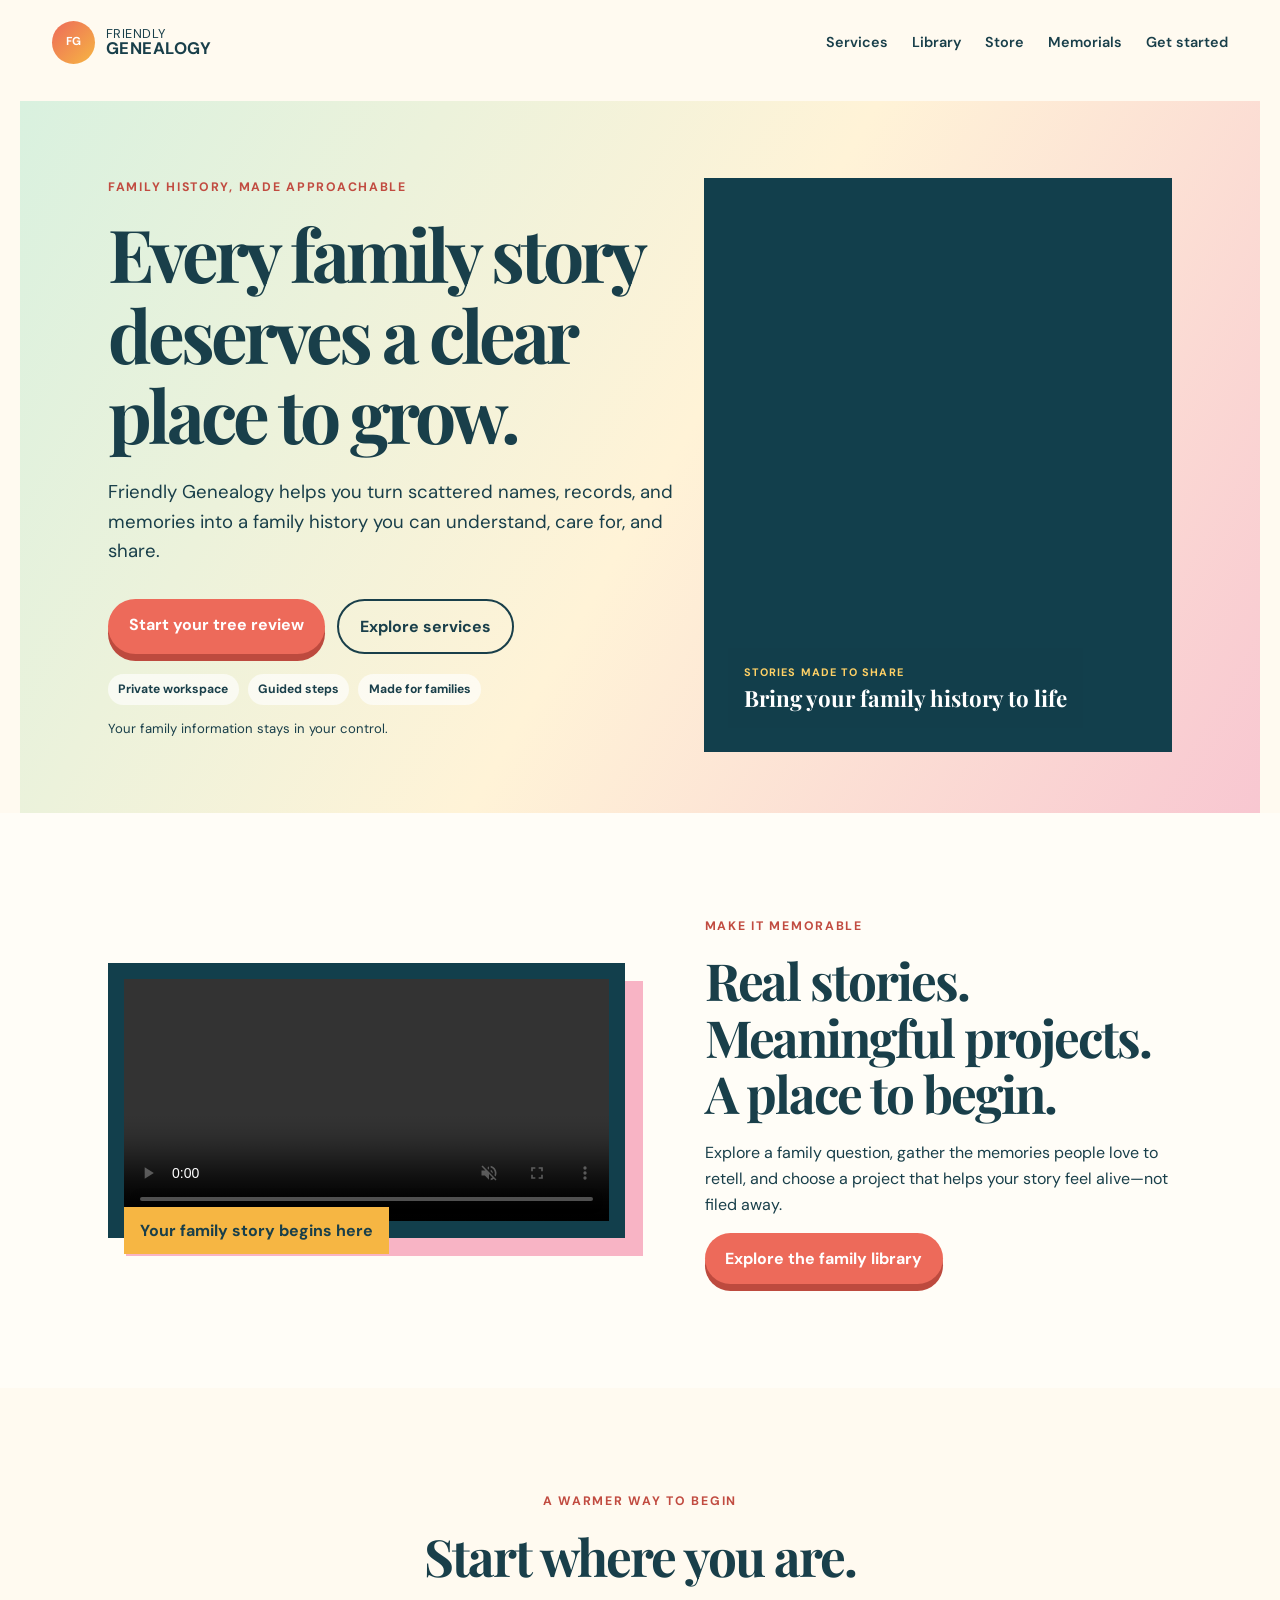
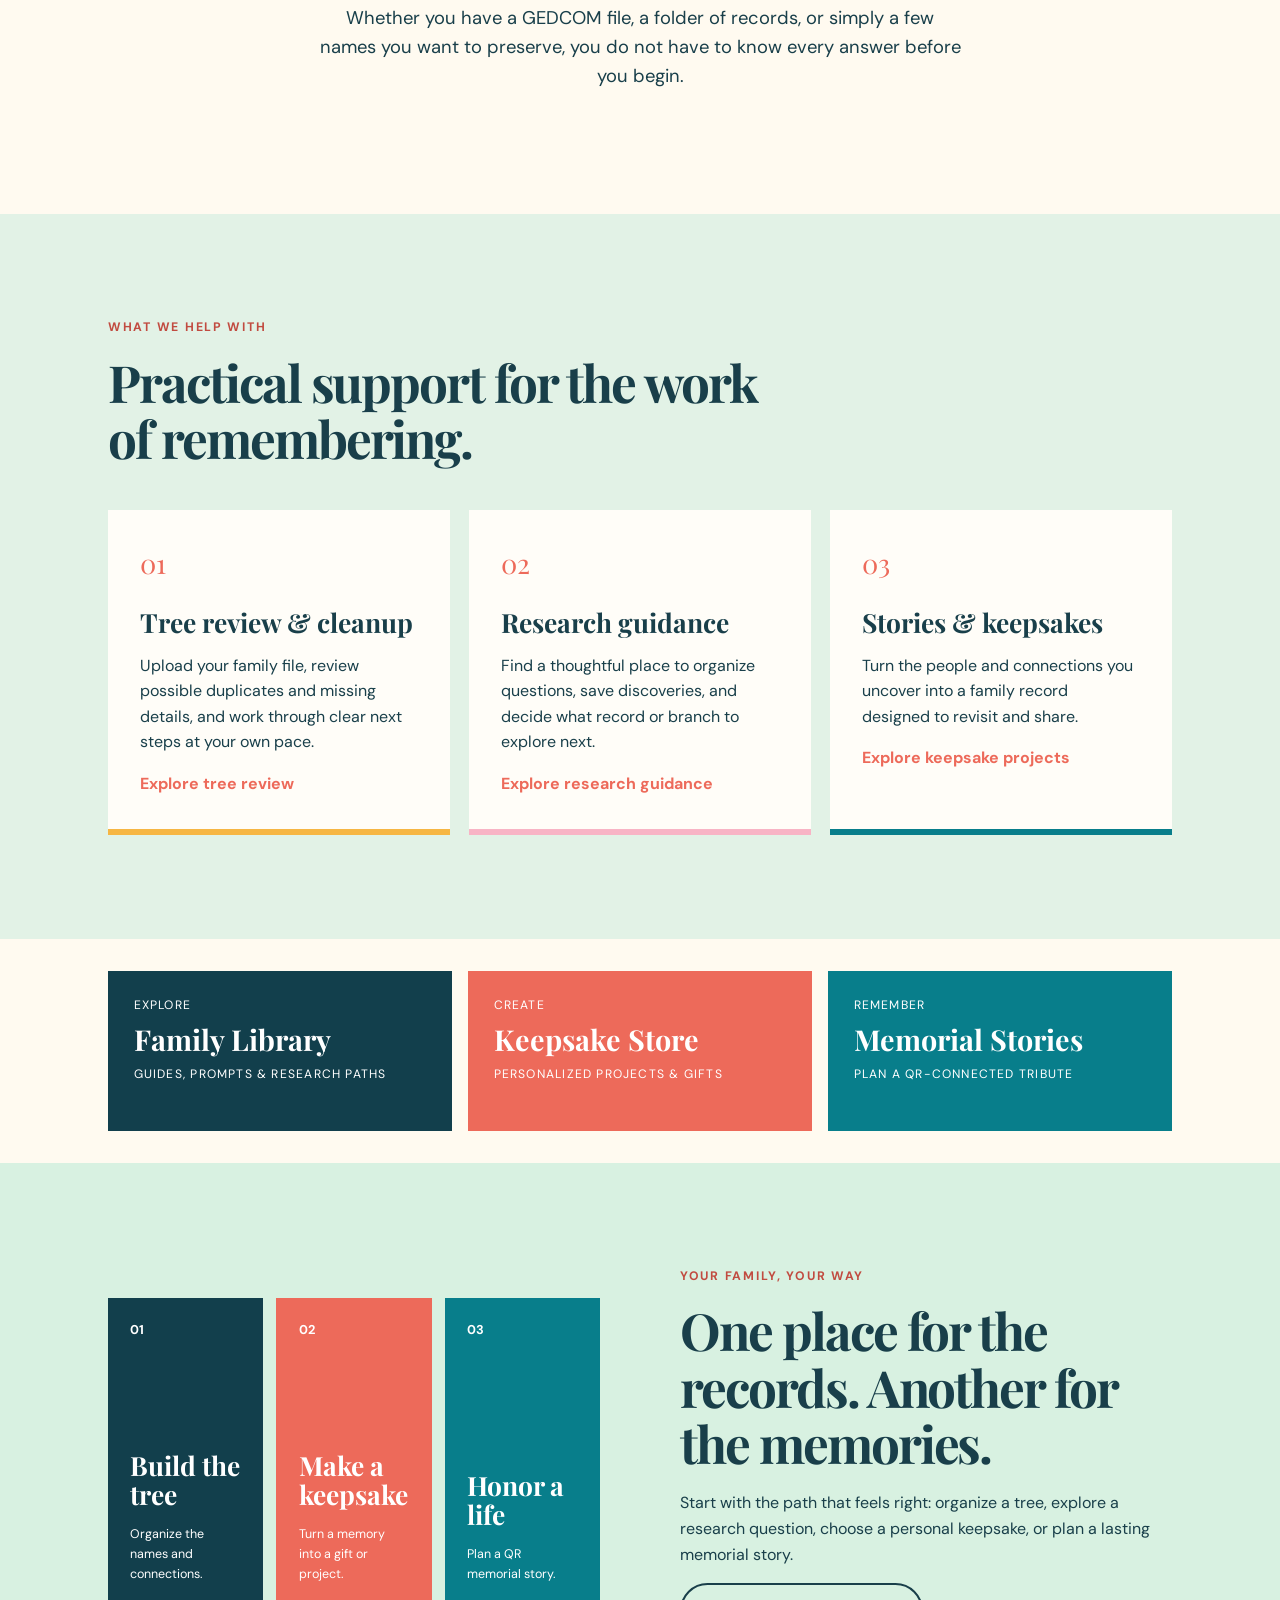
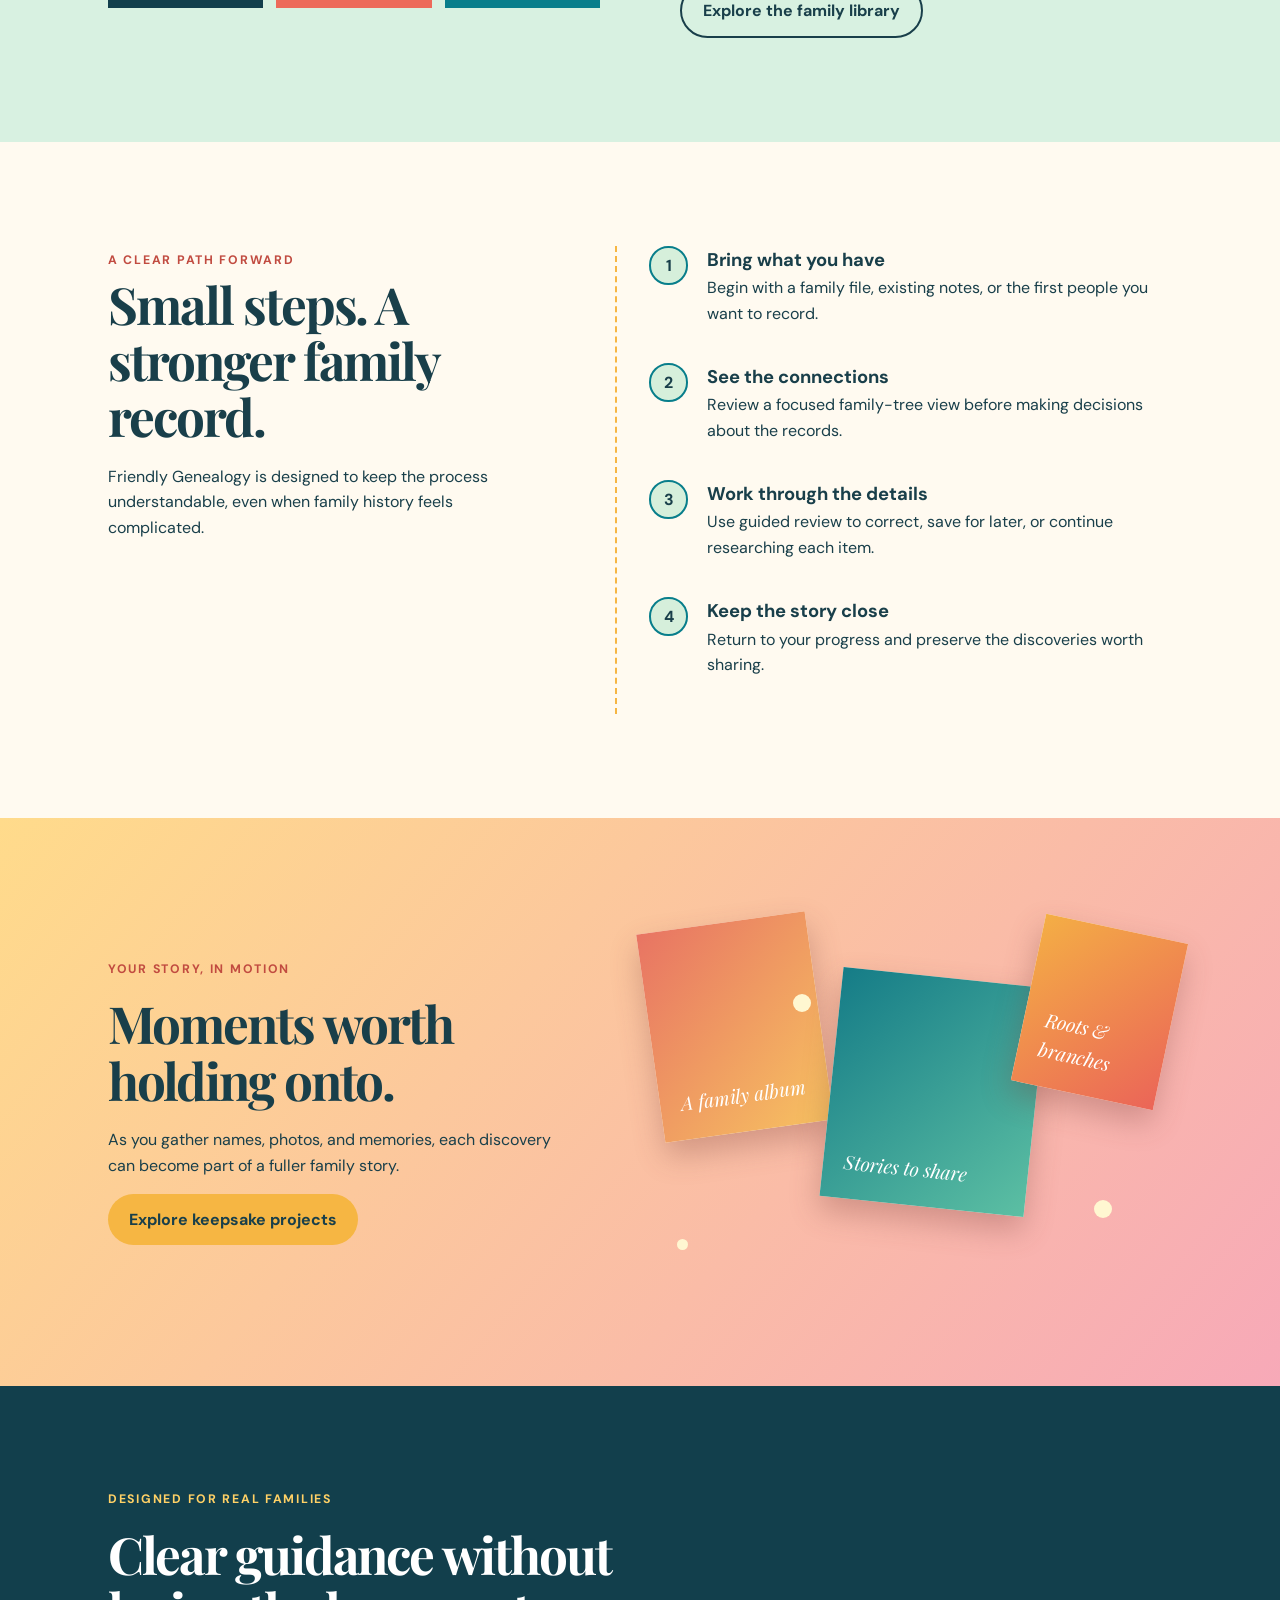
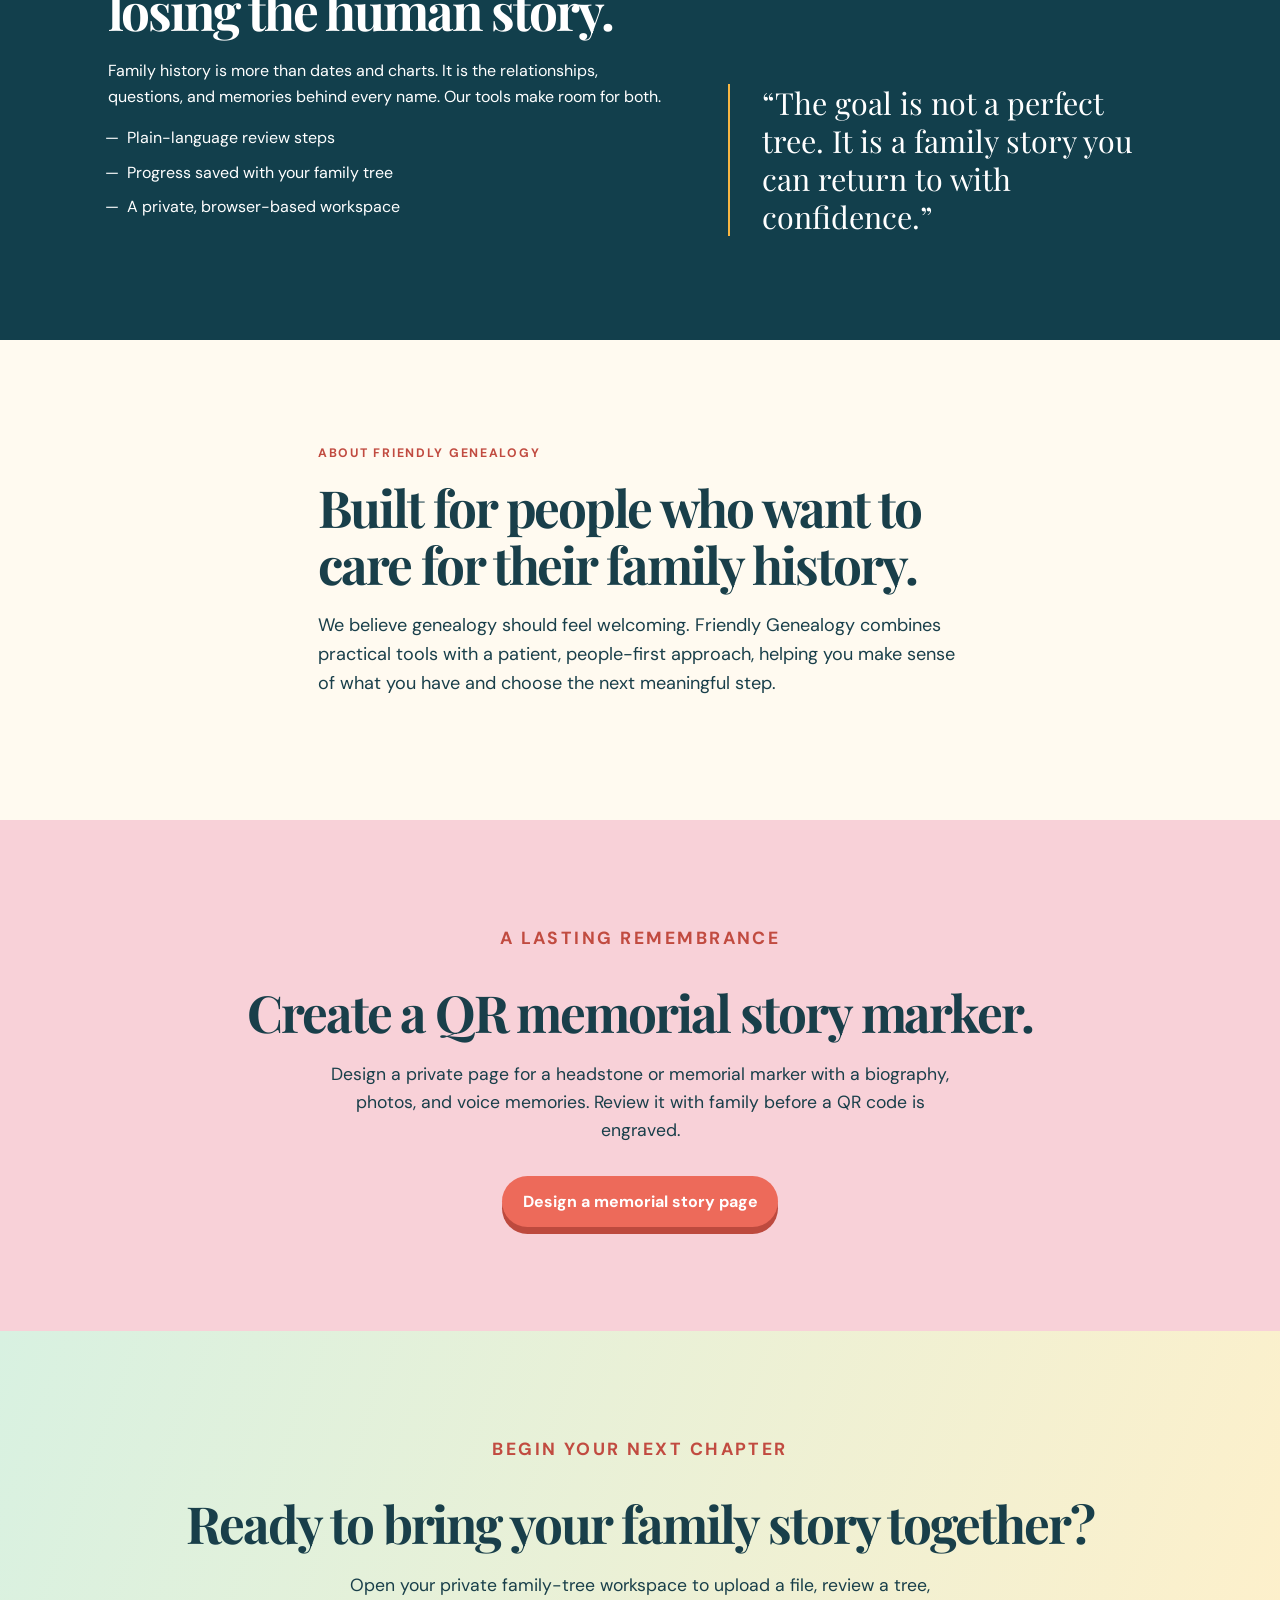
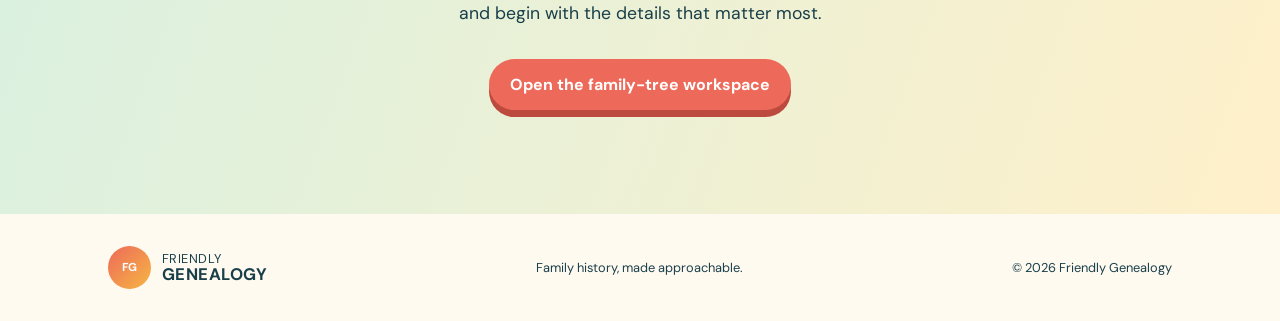
==== commit a30aaf78: "Replace poster visual with video-led landing" ====
--- a/index.html
+++ b/index.html
@@ -26,10 +26,10 @@
         <div class="actions"><a class="button button-primary" href="https://www.fixyourtree.com">Start your tree review</a><a class="button button-secondary" href="#services">Explore services</a></div><div class="hero-highlights"><span>Private workspace</span><span>Guided steps</span><span>Made for families</span></div>
         <p class="assurance">Your family information stays in your control.</p>
       </div>
-      <div class="hero-art"><img src="family-story-preview.png" alt="A family story keepsake preview"><div class="hero-photo-label"><span>Made with your memories</span><strong>Keep the stories close</strong></div></div>
+      <div class="hero-art hero-video"><video autoplay muted loop playsinline><source src="public-keepsakes-promo.mp4" type="video/mp4"></video><div class="hero-video-shade"></div><div class="hero-photo-label"><span>Stories made to share</span><strong>Bring your family history to life</strong></div></div>
     </section>
 
-    <section class="section video-feature"><div class="video-frame"><video controls muted playsinline poster="family-story-preview.png"><source src="public-keepsakes-promo.mp4" type="video/mp4">Your browser does not support video playback.</video><span class="video-tag">A keepsake idea in motion</span></div><div><p class="eyebrow">Make it memorable</p><h2>See how a family story can become a meaningful keepsake.</h2><p>Choose a favorite photo, a name, or a moment your family loves to retell. Then turn it into something made to be enjoyed, shared, and passed on.</p><a class="button button-primary" href="store.html">Explore the keepsake store</a></div></section>
+    <section class="section video-feature"><div class="video-frame"><video controls muted playsinline><source src="genealogy-research-preview.mp4" type="video/mp4">Your browser does not support video playback.</video><span class="video-tag">Your family story begins here</span></div><div><p class="eyebrow">Make it memorable</p><h2>Real stories. Meaningful projects. A place to begin.</h2><p>Explore a family question, gather the memories people love to retell, and choose a project that helps your story feel alive—not filed away.</p><a class="button button-primary" href="library.html">Explore the family library</a></div></section>
 
     <section class="intro section"><p class="eyebrow">A warmer way to begin</p><h2>Start where you are.</h2><p>Whether you have a GEDCOM file, a folder of records, or simply a few names you want to preserve, you do not have to know every answer before you begin.</p></section>
 
@@ -44,7 +44,7 @@
 
     <section class="section destination-strip"><a href="library.html"><span>Explore</span><strong>Family Library</strong><small>Guides, prompts & research paths</small></a><a href="store.html"><span>Create</span><strong>Keepsake Store</strong><small>Personalized projects & gifts</small></a><a href="memorial.html"><span>Remember</span><strong>Memorial Stories</strong><small>Plan a QR-connected tribute</small></a></section>
 
-    <section class="section photo-band"><div class="photo-band-image"><img src="family-story-preview.png" alt="Family history preview"></div><div><p class="eyebrow">Your family, your way</p><h2>One place for the records. Another for the memories.</h2><p>Start with the path that feels right: organize a tree, explore a research question, choose a personal keepsake, or plan a lasting memorial story.</p><a class="button button-secondary" href="library.html">Explore the family library</a></div></section>
+    <section class="section photo-band"><div class="journey-cards" aria-label="Friendly Genealogy destinations"><a href="tree-review.html"><span>01</span><strong>Build the tree</strong><small>Organize the names and connections.</small></a><a href="store.html"><span>02</span><strong>Make a keepsake</strong><small>Turn a memory into a gift or project.</small></a><a href="memorial.html"><span>03</span><strong>Honor a life</strong><small>Plan a QR memorial story.</small></a></div><div><p class="eyebrow">Your family, your way</p><h2>One place for the records. Another for the memories.</h2><p>Start with the path that feels right: organize a tree, explore a research question, choose a personal keepsake, or plan a lasting memorial story.</p><a class="button button-secondary" href="library.html">Explore the family library</a></div></section>
 
     <section id="how-it-works" class="section process">
       <div><p class="eyebrow">A clear path forward</p><h2>Small steps. A stronger family record.</h2><p>Friendly Genealogy is designed to keep the process understandable, even when family history feels complicated.</p></div>
--- a/styles.css
+++ b/styles.css
@@ -4,3 +4,4 @@
 .store-hero{background:linear-gradient(135deg,#f8b4c5,#ffd778,#d6efdb)}.store-grid{background:#fff5e3;display:grid;gap:1.4rem;grid-template-columns:repeat(3,1fr);max-width:none;padding-left:max(calc((100% - 1240px)/2 + 5.5rem),5.5rem);padding-right:max(calc((100% - 1240px)/2 + 5.5rem),5.5rem)}.product-card{background:#fffdf8;box-shadow:0 10px 25px #693f2820;display:flex;flex-direction:column;padding:2rem}.product-card>span{color:#c14b40;font-size:.78rem;font-weight:700;letter-spacing:.08em;text-transform:uppercase}.product-card h2{font-size:2rem;margin:1rem 0}.product-card ul{padding-left:1.2rem}.product-card .button{margin-top:auto;text-align:center}.poster-product{border-top:7px solid var(--coral)}.journal-product{border-top:7px solid var(--sun)}.memorial-product{border-top:7px solid var(--teal)}.store-note{max-width:780px;text-align:center}.personalize-hero{background:linear-gradient(135deg,#ffd778,#f7dfbd)}.personalize-layout{background:#e2f2e6;display:grid;gap:4rem;grid-template-columns:.9fr 1.1fr;max-width:none;padding-left:max(calc((100% - 1100px)/2),1.5rem);padding-right:max(calc((100% - 1100px)/2),1.5rem)}.personalize-layout form{background:#fffdf8;padding:2rem}.personalize-layout label{display:block;font-weight:700;margin-bottom:1rem}.personalize-layout input,.personalize-layout textarea{border:1px solid var(--line);display:block;font:inherit;margin-top:.35rem;padding:.7rem;width:100%}.personalize-layout button{border:0;cursor:pointer;font:inherit}.personalization-preview{background:var(--deep);color:#fff;margin-top:2rem;padding:2rem;text-align:center}.personalization-preview p{color:#ffd166;font-size:.75rem;font-weight:700;letter-spacing:.1em;text-transform:uppercase}.personalization-preview strong{display:block;font-family:"Playfair Display",serif;font-size:2rem;line-height:1.2}.personalization-preview small{display:block;margin-top:1rem}@media(max-width:780px){.store-grid,.personalize-layout{grid-template-columns:1fr;padding-left:1.5rem;padding-right:1.5rem}}
 .destination-strip{display:grid;gap:1rem;grid-template-columns:repeat(3,1fr);padding-bottom:2rem;padding-top:2rem}.destination-strip a{background:var(--deep);color:#fff;min-height:160px;padding:1.6rem;text-decoration:none;transition:transform .2s}.destination-strip a:nth-child(2){background:var(--coral)}.destination-strip a:nth-child(3){background:var(--teal)}.destination-strip a:hover{transform:translateY(-6px)}.destination-strip span,.destination-strip small{display:block;font-size:.76rem;letter-spacing:.1em;text-transform:uppercase}.destination-strip strong{display:block;font-family:"Playfair Display",serif;font-size:1.8rem;line-height:1.1;margin:.55rem 0}.library-hero{background:linear-gradient(135deg,#bfe5dc,#d7d1ff,#ffd778)}.library-grid{background:#f2e8ff;display:grid;gap:1.2rem;grid-template-columns:repeat(2,1fr);max-width:none;padding-left:max(calc((100% - 1100px)/2),1.5rem);padding-right:max(calc((100% - 1100px)/2),1.5rem)}.library-card{background:#fffdf8;color:var(--ink);min-height:245px;padding:2rem;text-decoration:none}.library-card:nth-child(2){background:#d6efdb}.library-card:nth-child(3){background:#fff0ca}.library-card:nth-child(4){background:#f8d1d8}.library-card span{color:#c14b40;font-size:.75rem;font-weight:700;letter-spacing:.12em;text-transform:uppercase}.library-card h2{font-size:2rem;margin:1rem 0}.library-card b{color:var(--coral)}.library-note{text-align:center}@media(max-width:780px){.destination-strip,.library-grid{grid-template-columns:1fr}.destination-strip{padding-bottom:1rem;padding-top:1rem}}
 .hero-art{align-items:stretch;background:#f9c6a9;display:flex;min-height:500px;position:relative}.hero-art img{height:100%;min-height:500px;object-fit:cover;width:100%}.hero-photo-label{background:#123f4ce6;bottom:1.5rem;color:#fff;left:1.5rem;padding:1rem;position:absolute}.hero-photo-label span{display:block;color:#ffd166;font-size:.68rem;font-weight:700;letter-spacing:.1em;text-transform:uppercase}.hero-photo-label strong{display:block;font-family:"Playfair Display",serif;font-size:1.4rem;line-height:1.15;margin-top:.3rem}.video-feature{align-items:center;display:grid;gap:5rem;grid-template-columns:1.05fr .95fr}.video-frame{background:var(--deep);padding:1rem;position:relative}.video-frame video{display:block;width:100%}.video-tag{background:var(--sun);bottom:-1rem;color:var(--ink);font-weight:700;left:1rem;padding:.65rem 1rem;position:absolute}.photo-band{align-items:center;background:#f7dfbd;display:grid;gap:5rem;grid-template-columns:1fr 1fr;max-width:none;padding-left:max(calc((100% - 1240px)/2 + 5.5rem),5.5rem);padding-right:max(calc((100% - 1240px)/2 + 5.5rem),5.5rem)}.photo-band-image{height:360px;overflow:hidden;transform:rotate(-2deg)}.photo-band-image img{height:100%;object-fit:cover;width:100%}@media(max-width:780px){.video-feature,.photo-band{grid-template-columns:1fr;gap:2.5rem}.photo-band{padding-left:1.5rem;padding-right:1.5rem}.hero-art img{min-height:360px}.hero-art{min-height:360px}.photo-band-image{height:280px}}
+/* Video-led landing refresh */.hero-video{background:#123f4c}.hero-video video{height:100%;min-height:500px;object-fit:cover;width:100%}.hero-video-shade{background:linear-gradient(180deg,transparent 45%,#123f4cab);inset:0;position:absolute}.hero-video .hero-photo-label{z-index:1}.video-feature{background:#fffdf7;max-width:none;padding-left:max(calc((100% - 1240px)/2 + 5.5rem),5.5rem);padding-right:max(calc((100% - 1240px)/2 + 5.5rem),5.5rem)}.video-frame{box-shadow:18px 18px 0 var(--pink)}.photo-band{background:#d8f1e1}.journey-cards{display:grid;gap:.8rem;grid-template-columns:repeat(3,1fr)}.journey-cards a{background:var(--deep);color:#fff;display:flex;flex-direction:column;min-height:310px;padding:1.4rem;text-decoration:none;transition:transform .2s}.journey-cards a:nth-child(2){background:var(--coral)}.journey-cards a:nth-child(3){background:var(--teal)}.journey-cards a:hover{transform:translateY(-8px)}.journey-cards span{font-size:.8rem;font-weight:700}.journey-cards strong{font-family:"Playfair Display",serif;font-size:1.65rem;line-height:1.1;margin:auto 0 1rem}.journey-cards small{font-size:.78rem}@media(max-width:780px){.hero-video video{min-height:360px}.video-feature{padding-left:1.5rem;padding-right:1.5rem}.journey-cards{grid-template-columns:1fr}.journey-cards a{min-height:145px}}
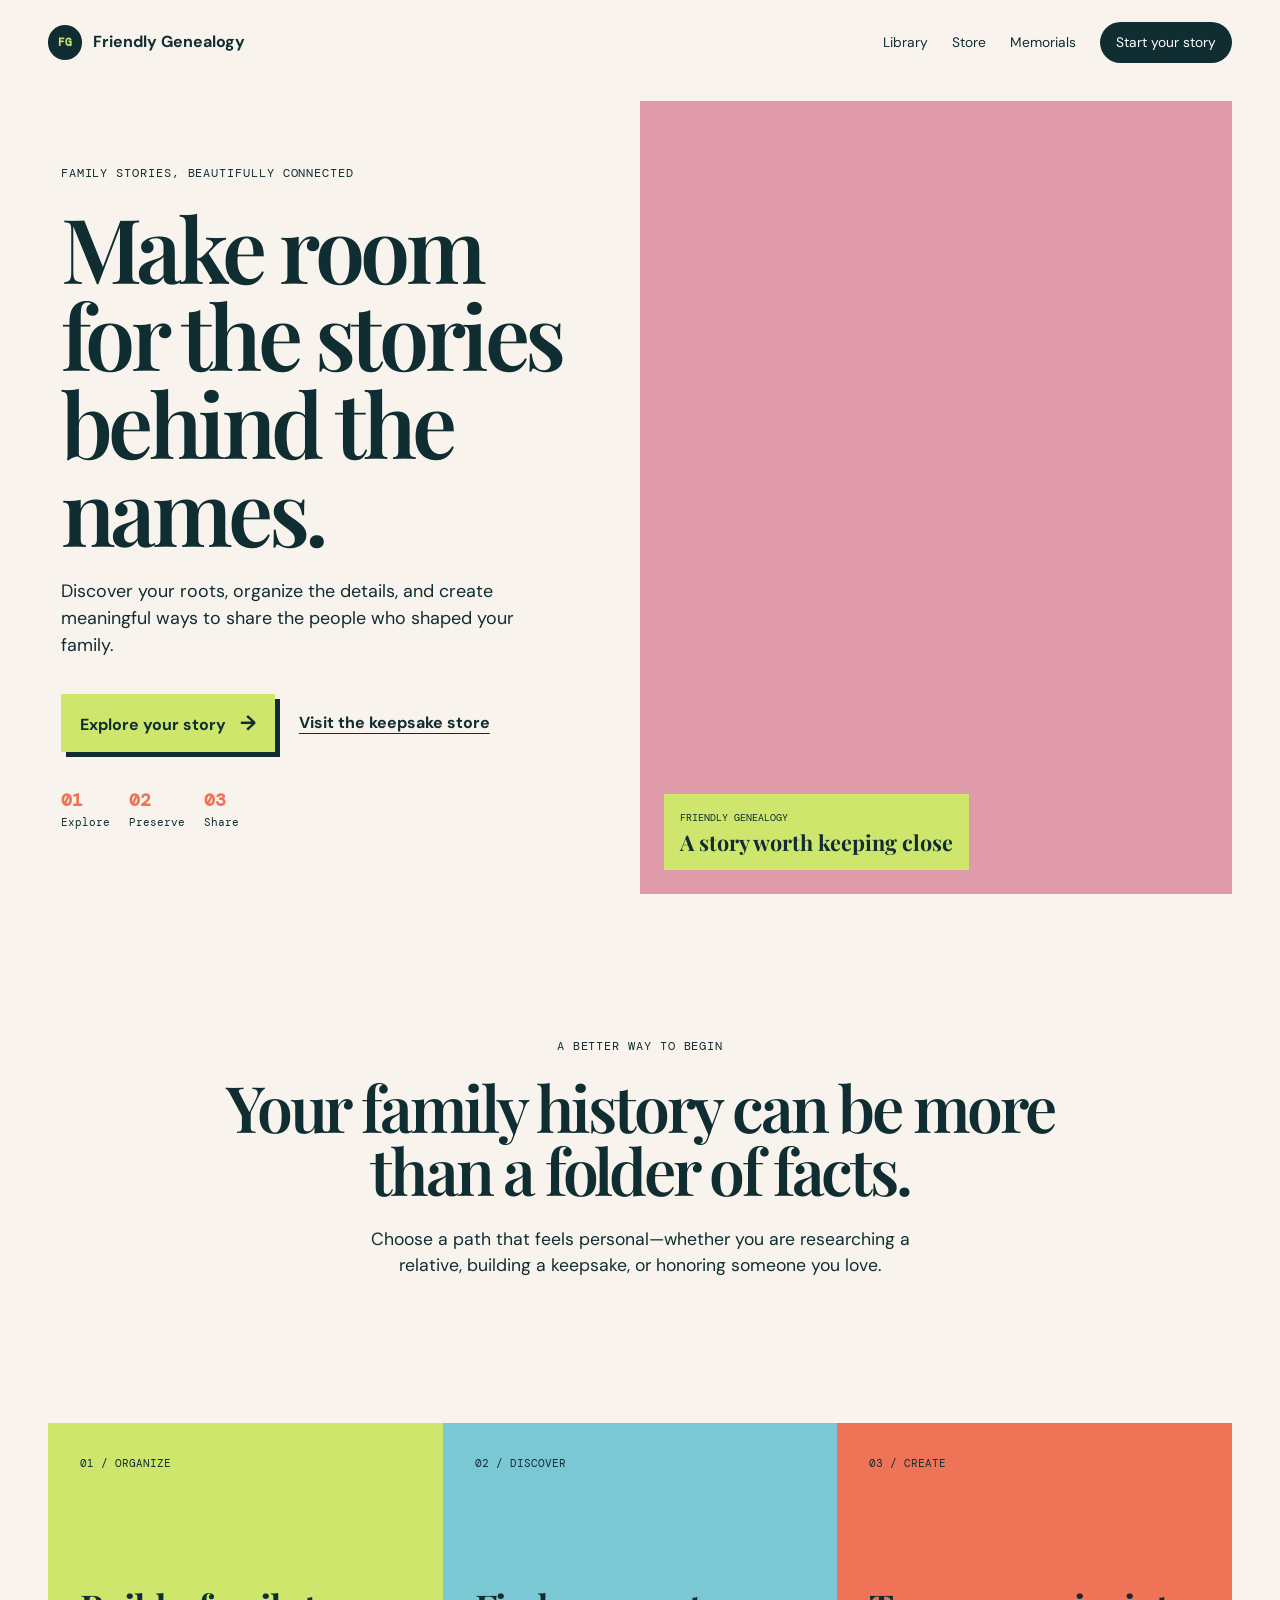
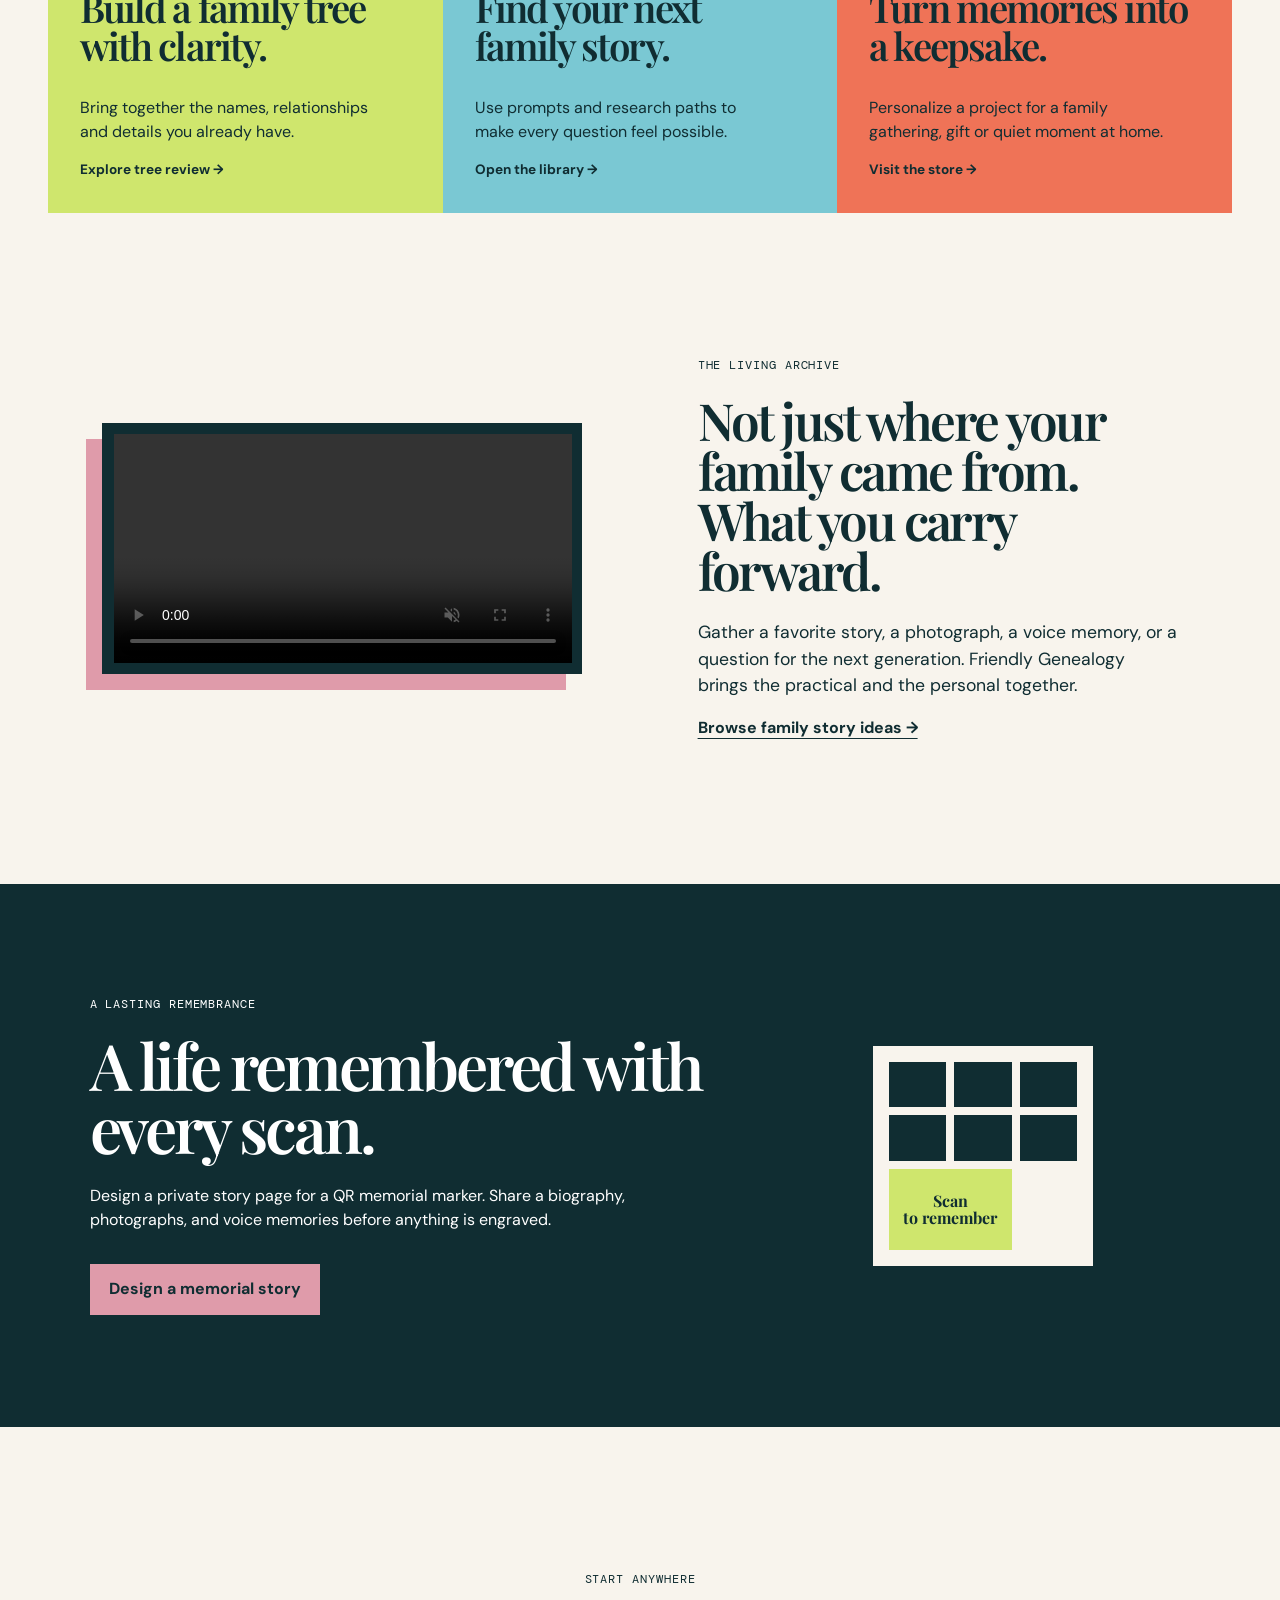
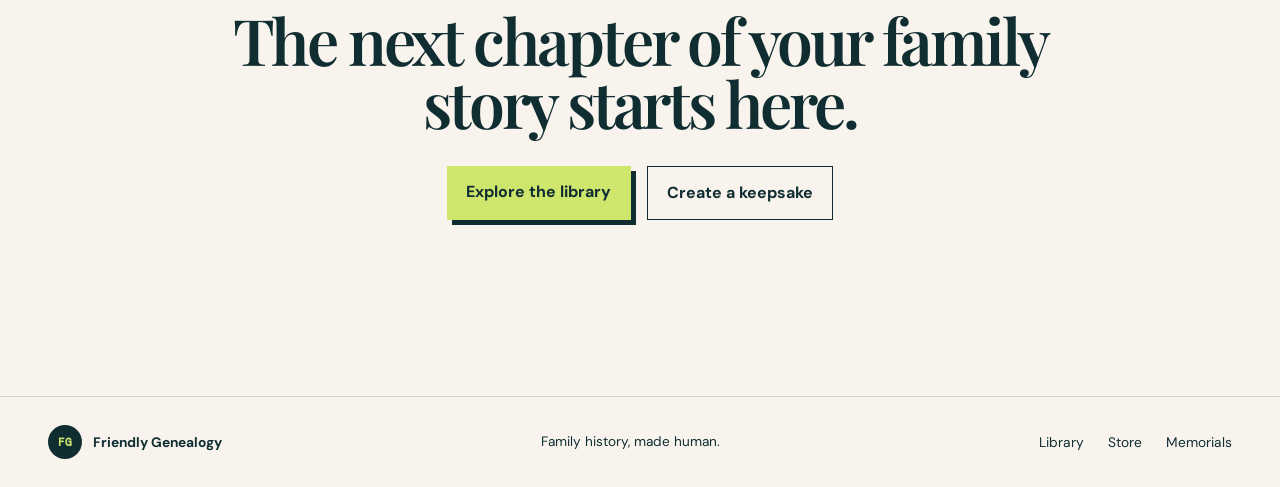
==== commit d7d4be63: "Rebuild landing page with modern editorial design" ====
--- a/index.html
+++ b/index.html
@@ -1,75 +1 @@
-<!doctype html>
-<html lang="en">
-<head>
-  <meta charset="utf-8">
-  <meta name="viewport" content="width=device-width, initial-scale=1">
-  <meta name="description" content="Friendly Genealogy helps families organize, review, and preserve their family stories.">
-  <title>Friendly Genealogy | Bring Your Family Story Together</title>
-  <link rel="stylesheet" href="styles.css">
-</head>
-<body>
-  <a class="skip-link" href="#main">Skip to content</a>
-  <header class="site-header">
-    <a class="brand" href="#top" aria-label="Friendly Genealogy home"><span class="brand-mark">FG</span><span>Friendly<br><strong>Genealogy</strong></span></a>
-    <button class="menu-toggle" aria-expanded="false" aria-controls="site-nav">Menu</button>
-    <nav id="site-nav" class="site-nav" aria-label="Primary navigation">
-      <a href="#services">Services</a><a href="library.html">Library</a><a href="store.html">Store</a><a href="memorial.html">Memorials</a><a href="#contact">Get started</a>
-    </nav>
-  </header>
-
-  <main id="main">
-    <section id="top" class="hero">
-      <div class="hero-copy">
-        <p class="eyebrow">Family history, made approachable</p>
-        <h1>Every family story deserves a clear place to grow.</h1>
-        <p class="lede">Friendly Genealogy helps you turn scattered names, records, and memories into a family history you can understand, care for, and share.</p>
-        <div class="actions"><a class="button button-primary" href="https://www.fixyourtree.com">Start your tree review</a><a class="button button-secondary" href="#services">Explore services</a></div><div class="hero-highlights"><span>Private workspace</span><span>Guided steps</span><span>Made for families</span></div>
-        <p class="assurance">Your family information stays in your control.</p>
-      </div>
-      <div class="hero-art hero-video"><video autoplay muted loop playsinline><source src="public-keepsakes-promo.mp4" type="video/mp4"></video><div class="hero-video-shade"></div><div class="hero-photo-label"><span>Stories made to share</span><strong>Bring your family history to life</strong></div></div>
-    </section>
-
-    <section class="section video-feature"><div class="video-frame"><video controls muted playsinline><source src="genealogy-research-preview.mp4" type="video/mp4">Your browser does not support video playback.</video><span class="video-tag">Your family story begins here</span></div><div><p class="eyebrow">Make it memorable</p><h2>Real stories. Meaningful projects. A place to begin.</h2><p>Explore a family question, gather the memories people love to retell, and choose a project that helps your story feel alive—not filed away.</p><a class="button button-primary" href="library.html">Explore the family library</a></div></section>
-
-    <section class="intro section"><p class="eyebrow">A warmer way to begin</p><h2>Start where you are.</h2><p>Whether you have a GEDCOM file, a folder of records, or simply a few names you want to preserve, you do not have to know every answer before you begin.</p></section>
-
-    <section id="services" class="section services">
-      <div class="section-heading"><p class="eyebrow">What we help with</p><h2>Practical support for the work of remembering.</h2></div>
-      <div class="card-grid">
-        <article class="service-card"><span class="number">01</span><h3>Tree review &amp; cleanup</h3><p>Upload your family file, review possible duplicates and missing details, and work through clear next steps at your own pace.</p><a href="tree-review.html">Explore tree review</a></article>
-        <article class="service-card"><span class="number">02</span><h3>Research guidance</h3><p>Find a thoughtful place to organize questions, save discoveries, and decide what record or branch to explore next.</p><a href="research.html">Explore research guidance</a></article>
-        <article class="service-card"><span class="number">03</span><h3>Stories &amp; keepsakes</h3><p>Turn the people and connections you uncover into a family record designed to revisit and share.</p><a href="keepsakes.html">Explore keepsake projects</a></article>
-      </div>
-    </section>
-
-    <section class="section destination-strip"><a href="library.html"><span>Explore</span><strong>Family Library</strong><small>Guides, prompts & research paths</small></a><a href="store.html"><span>Create</span><strong>Keepsake Store</strong><small>Personalized projects & gifts</small></a><a href="memorial.html"><span>Remember</span><strong>Memorial Stories</strong><small>Plan a QR-connected tribute</small></a></section>
-
-    <section class="section photo-band"><div class="journey-cards" aria-label="Friendly Genealogy destinations"><a href="tree-review.html"><span>01</span><strong>Build the tree</strong><small>Organize the names and connections.</small></a><a href="store.html"><span>02</span><strong>Make a keepsake</strong><small>Turn a memory into a gift or project.</small></a><a href="memorial.html"><span>03</span><strong>Honor a life</strong><small>Plan a QR memorial story.</small></a></div><div><p class="eyebrow">Your family, your way</p><h2>One place for the records. Another for the memories.</h2><p>Start with the path that feels right: organize a tree, explore a research question, choose a personal keepsake, or plan a lasting memorial story.</p><a class="button button-secondary" href="library.html">Explore the family library</a></div></section>
-
-    <section id="how-it-works" class="section process">
-      <div><p class="eyebrow">A clear path forward</p><h2>Small steps. A stronger family record.</h2><p>Friendly Genealogy is designed to keep the process understandable, even when family history feels complicated.</p></div>
-      <ol>
-        <li><span>1</span><div><h3>Bring what you have</h3><p>Begin with a family file, existing notes, or the first people you want to record.</p></div></li>
-        <li><span>2</span><div><h3>See the connections</h3><p>Review a focused family-tree view before making decisions about the records.</p></div></li>
-        <li><span>3</span><div><h3>Work through the details</h3><p>Use guided review to correct, save for later, or continue researching each item.</p></div></li>
-        <li><span>4</span><div><h3>Keep the story close</h3><p>Return to your progress and preserve the discoveries worth sharing.</p></div></li>
-      </ol>
-    </section>
-
-    <section id="stories" class="section story-reel">
-      <div class="reel-copy"><p class="eyebrow">Your story, in motion</p><h2>Moments worth holding onto.</h2><p>As you gather names, photos, and memories, each discovery can become part of a fuller family story.</p><a class="button button-sun" href="keepsakes.html">Explore keepsake projects</a></div>
-      <div class="memory-collage" aria-label="Illustration of family photographs and memories"><div class="photo photo-one">A family album</div><div class="photo photo-two">Stories to share</div><div class="photo photo-three">Roots &amp; branches</div><span class="spark spark-one"></span><span class="spark spark-two"></span><span class="spark spark-three"></span></div>
-    </section>
-
-    <section class="section feature"><div class="feature-panel"><p class="eyebrow">Designed for real families</p><h2>Clear guidance without losing the human story.</h2><p>Family history is more than dates and charts. It is the relationships, questions, and memories behind every name. Our tools make room for both.</p><ul><li>Plain-language review steps</li><li>Progress saved with your family tree</li><li>A private, browser-based workspace</li></ul></div><blockquote>“The goal is not a perfect tree. It is a family story you can return to with confidence.”</blockquote></section>
-
-    <section id="about" class="section about"><p class="eyebrow">About Friendly Genealogy</p><h2>Built for people who want to care for their family history.</h2><p>We believe genealogy should feel welcoming. Friendly Genealogy combines practical tools with a patient, people-first approach, helping you make sense of what you have and choose the next meaningful step.</p></section>
-
-    <section class="section memorial-callout"><p class="eyebrow">A lasting remembrance</p><h2>Create a QR memorial story marker.</h2><p>Design a private page for a headstone or memorial marker with a biography, photos, and voice memories. Review it with family before a QR code is engraved.</p><a class="button button-primary" href="memorial.html">Design a memorial story page</a></section>
-
-    <section id="contact" class="section contact"><p class="eyebrow">Begin your next chapter</p><h2>Ready to bring your family story together?</h2><p>Open your private family-tree workspace to upload a file, review a tree, and begin with the details that matter most.</p><a class="button button-primary" href="https://www.fixyourtree.com">Open the family-tree workspace</a></section>
-  </main>
-  <footer><a class="brand" href="#top"><span class="brand-mark">FG</span><span>Friendly<br><strong>Genealogy</strong></span></a><p>Family history, made approachable.</p><p>© 2026 Friendly Genealogy</p></footer>
-  <script src="script.js"></script>
-</body>
-</html>
+<!doctype html><html lang="en"><head><meta charset="utf-8"><meta name="viewport" content="width=device-width,initial-scale=1"><meta name="description" content="Friendly Genealogy — make family history visible, useful and shareable."><title>Friendly Genealogy</title><link rel="stylesheet" href="styles.css"></head><body class="modern-home"><a class="skip-link" href="#main">Skip to content</a><header class="modern-nav"><a class="wordmark" href="index.html"><span>FG</span>Friendly Genealogy</a><nav><a href="library.html">Library</a><a href="store.html">Store</a><a href="memorial.html">Memorials</a><a class="nav-cta" href="tree-review.html">Start your story</a></nav></header><main id="main"><section class="new-hero"><div class="hero-copy"><p class="kicker">Family stories, beautifully connected</p><h1>Make room for the stories behind the names.</h1><p>Discover your roots, organize the details, and create meaningful ways to share the people who shaped your family.</p><div class="hero-actions"><a href="library.html" class="button button-primary">Explore your story <b>→</b></a><a href="store.html" class="text-link">Visit the keepsake store</a></div><div class="hero-stats"><span><b>01</b> Explore</span><span><b>02</b> Preserve</span><span><b>03</b> Share</span></div></div><div class="hero-media"><video autoplay muted loop playsinline><source src="public-keepsakes-promo.mp4" type="video/mp4"></video><div class="media-caption"><span>Friendly Genealogy</span><strong>A story worth keeping close</strong></div></div></section><section class="intro-new"><p class="kicker">A better way to begin</p><h2>Your family history can be more than a folder of facts.</h2><p>Choose a path that feels personal—whether you are researching a relative, building a keepsake, or honoring someone you love.</p></section><section class="path-grid"><a class="path path-tree" href="tree-review.html"><span>01 / Organize</span><h2>Build a family tree with clarity.</h2><p>Bring together the names, relationships and details you already have.</p><b>Explore tree review →</b></a><a class="path path-library" href="library.html"><span>02 / Discover</span><h2>Find your next family story.</h2><p>Use prompts and research paths to make every question feel possible.</p><b>Open the library →</b></a><a class="path path-store" href="store.html"><span>03 / Create</span><h2>Turn memories into a keepsake.</h2><p>Personalize a project for a family gathering, gift or quiet moment at home.</p><b>Visit the store →</b></a></section><section class="feature-split"><div class="feature-video"><video controls muted playsinline><source src="genealogy-research-preview.mp4" type="video/mp4">Your browser does not support video.</video></div><div class="feature-copy"><p class="kicker">The living archive</p><h2>Not just where your family came from. What you carry forward.</h2><p>Gather a favorite story, a photograph, a voice memory, or a question for the next generation. Friendly Genealogy brings the practical and the personal together.</p><a class="text-link" href="library.html">Browse family story ideas →</a></div></section><section class="memorial-new"><div><p class="kicker">A lasting remembrance</p><h2>A life remembered with every scan.</h2><p>Design a private story page for a QR memorial marker. Share a biography, photographs, and voice memories before anything is engraved.</p><a class="button button-light" href="memorial.html">Design a memorial story</a></div><div class="memorial-code" aria-hidden="true"><i></i><i></i><i></i><i></i><i></i><i></i><strong>Scan<br>to remember</strong></div></section><section class="final-new"><p class="kicker">Start anywhere</p><h2>The next chapter of your family story starts here.</h2><div><a class="button button-primary" href="library.html">Explore the library</a><a class="button button-outline" href="store.html">Create a keepsake</a></div></section></main><footer class="modern-footer"><a class="wordmark" href="index.html"><span>FG</span>Friendly Genealogy</a><p>Family history, made human.</p><div><a href="library.html">Library</a><a href="store.html">Store</a><a href="memorial.html">Memorials</a></div></footer><script src="script.js"></script></body></html>
--- a/styles.css
+++ b/styles.css
@@ -1,7 +1 @@
-@import url('https://fonts.googleapis.com/css2?family=DM+Sans:wght@400;500;600;700&family=Playfair+Display:ital,wght@0,600;0,700;1,600&display=swap');
-:root{--ink:#193f4a;--deep:#123f4c;--teal:#087e8b;--mint:#d6efdb;--cream:#fffaf0;--sand:#f7dfbd;--sun:#f6b643;--coral:#ed6a5a;--pink:#f8b4c5;--line:#c9ddd2}*{box-sizing:border-box}html{scroll-behavior:smooth}body{background:var(--cream);color:var(--ink);font-family:"DM Sans",Arial,sans-serif;line-height:1.6;margin:0}.skip-link{left:1rem;position:absolute;top:-4rem;z-index:5}.skip-link:focus{top:1rem}.site-header{align-items:center;display:flex;justify-content:space-between;max-width:1240px;margin:auto;padding:1.3rem 2rem}.brand{align-items:center;color:var(--ink);display:inline-flex;font-size:.8rem;letter-spacing:.04em;line-height:1.05;text-decoration:none;text-transform:uppercase}.brand strong{font-size:1.05rem}.brand-mark{align-items:center;background:linear-gradient(135deg,var(--coral),var(--sun));border-radius:50%;color:#fff;display:flex;font-size:.72rem;font-weight:700;height:2.7rem;justify-content:center;letter-spacing:0;margin-right:.65rem;width:2.7rem}.site-nav{display:flex;gap:1.5rem}.site-nav a{color:var(--ink);font-size:.9rem;font-weight:600;text-decoration:none}.site-nav a:hover,.service-card a{color:var(--coral)}.menu-toggle{display:none}.hero{background:linear-gradient(120deg,#d9f1df 0%,#fff3d7 52%,#f8c7d1 100%);display:grid;grid-template-columns:1.12fr .88fr;max-width:1240px;min-height:610px;margin:1rem auto 0;overflow:hidden;padding:4.8rem 5.5rem 3.8rem}.hero-copy{align-self:center;position:relative;z-index:1}.eyebrow{color:#c14b40;font-size:.77rem;font-weight:700;letter-spacing:.14em;margin:0 0 1rem;text-transform:uppercase}h1,h2,h3{line-height:1.1}h1,h2{font-family:"Playfair Display",Georgia,serif}h1{font-size:clamp(3rem,5.7vw,5.35rem);letter-spacing:-.055em;margin:.2rem 0 1.5rem;max-width:720px}h2{font-size:clamp(2.1rem,4vw,3.7rem);letter-spacing:-.04em;margin:0 0 1.2rem}.lede{font-size:1.16rem;max-width:570px}.actions{display:flex;flex-wrap:wrap;gap:.8rem;margin:2rem 0 1.25rem}.button{border-radius:99px;display:inline-block;font-weight:700;padding:.8rem 1.3rem;text-decoration:none}.button-primary{background:var(--coral);box-shadow:0 7px 0 #bd4a3e;color:#fff}.button-primary:hover{background:#d85749;transform:translateY(1px)}.button-secondary{border:2px solid var(--ink);color:var(--ink)}.button-sun{background:var(--sun);color:var(--ink)}.hero-highlights{display:flex;flex-wrap:wrap;gap:.55rem}.hero-highlights span{background:#ffffffa8;border-radius:99px;font-size:.76rem;font-weight:700;padding:.34rem .65rem}.assurance{font-size:.82rem}.hero-art{background:#83c5be;min-height:500px;overflow:hidden;position:relative}.sun{background:#ffd166;border-radius:50%;height:125px;position:absolute;right:15%;top:10%;width:125px}.hill{background:#68a57c;border-radius:50% 50% 0 0;bottom:-10%;height:45%;position:absolute;width:115%}.hill-one{left:-45%;transform:rotate(-7deg)}.hill-two{background:#438a74;right:-55%;height:52%;transform:rotate(9deg)}.tree{bottom:23%;height:315px;left:38%;position:absolute;width:230px}.tree i{background:#27705e;border-radius:50%;display:block;position:absolute}.tree i:nth-child(1){height:165px;left:32px;top:10px;width:165px}.tree i:nth-child(2){height:120px;left:0;top:95px;width:120px}.tree i:nth-child(3){height:128px;right:0;top:105px;width:128px}.tree b{background:#704a38;bottom:0;height:175px;left:106px;position:absolute;width:24px}.roots{bottom:19%;left:31%;position:absolute;width:180px}.roots span{background:#704a38;display:block;height:7px;position:absolute;transform-origin:right;width:88px}.roots span:nth-child(1){transform:rotate(22deg)}.roots span:nth-child(2){left:67px;transform:rotate(145deg)}.roots span:nth-child(3){left:20px;top:17px;transform:rotate(70deg);width:55px}.section{max-width:1240px;margin:auto;padding:6.5rem 5.5rem}.intro{max-width:820px;text-align:center}.intro p:last-child{font-size:1.15rem}.services{background:#e2f2e6;max-width:none;padding-left:max(calc((100% - 1240px)/2 + 5.5rem),5.5rem);padding-right:max(calc((100% - 1240px)/2 + 5.5rem),5.5rem)}.section-heading{max-width:670px}.card-grid{display:grid;gap:1.2rem;grid-template-columns:repeat(3,1fr);margin-top:2.7rem}.service-card{background:#fffdf8;border-bottom:6px solid var(--sun);min-height:300px;padding:2rem}.service-card:nth-child(2){border-color:var(--pink)}.service-card:nth-child(3){border-color:var(--teal)}.number{color:var(--coral);font-family:"Playfair Display",serif;font-size:1.7rem}.service-card h3{font-family:"Playfair Display",serif;font-size:1.65rem;margin:1.4rem 0 .7rem}.service-card a{font-weight:700;text-decoration:none}.process{display:grid;gap:6rem;grid-template-columns:.85fr 1.15fr}.process>div{max-width:410px}.process ol{border-left:2px dashed var(--sun);list-style:none;margin:0;padding:0 0 0 2rem}.process li{display:flex;gap:1.2rem;margin:0 0 2rem}.process li span{align-items:center;background:var(--mint);border:2px solid var(--teal);border-radius:50%;display:flex;flex:0 0 2.4rem;font-weight:700;height:2.4rem;justify-content:center}.process h3{font-size:1.15rem;margin:.25rem 0}.process p{margin:.3rem 0}.story-reel{background:linear-gradient(130deg,#ffdb8b,#f7a9b8);display:grid;gap:4rem;grid-template-columns:.9fr 1.1fr;max-width:none;padding-left:max(calc((100% - 1240px)/2 + 5.5rem),5.5rem);padding-right:max(calc((100% - 1240px)/2 + 5.5rem),5.5rem)}.reel-copy{align-self:center}.memory-collage{height:360px;position:relative}.photo{align-items:end;background-color:#fff9ed;background-image:linear-gradient(135deg,#e87463,#f7c261);box-shadow:0 14px 30px #783e3950;color:#fff;display:flex;font-family:"Playfair Display",serif;font-size:1.2rem;font-style:italic;padding:1.3rem;position:absolute}.photo-one{height:210px;left:5%;top:0;transform:rotate(-8deg);width:170px}.photo-two{background-image:linear-gradient(135deg,#157c87,#5cbfa3);height:230px;left:38%;top:55px;transform:rotate(6deg);width:205px}.photo-three{background-image:linear-gradient(135deg,#f4ae45,#eb6558);height:170px;right:0;top:5px;transform:rotate(12deg);width:145px}.spark{background:#fff7d1;border-radius:50%;display:block;height:18px;position:absolute;width:18px}.spark-one{left:31%;top:20%}.spark-two{right:11%;bottom:18%}.spark-three{left:10%;bottom:9%;height:11px;width:11px}.feature{background:var(--deep);color:#fff;display:grid;gap:4rem;grid-template-columns:1fr .8fr;max-width:none;padding-left:max(calc((100% - 1240px)/2 + 5.5rem),5.5rem);padding-right:max(calc((100% - 1240px)/2 + 5.5rem),5.5rem)}.feature .eyebrow{color:#ffd166}.feature ul{list-style:"—  ";padding-left:1.2rem}.feature li{margin:.55rem 0}.feature blockquote{align-self:end;border-left:2px solid var(--sun);font-family:"Playfair Display",serif;font-size:1.9rem;line-height:1.25;margin:0;padding-left:2rem}.about{max-width:820px}.about p:last-child{font-size:1.13rem}.contact{background:linear-gradient(110deg,#d8f1e1,#fff0ca);max-width:none;text-align:center}.contact p{font-size:1.1rem;margin:0 auto 2rem;max-width:600px}footer{align-items:center;display:flex;gap:2rem;justify-content:space-between;max-width:1240px;margin:auto;padding:2rem 5.5rem}footer p{font-size:.8rem;margin:0}@media(max-width:780px){.site-header{padding:1rem 1.3rem;position:relative}.menu-toggle{background:transparent;border:1px solid var(--ink);color:var(--ink);display:block;padding:.5rem .7rem}.site-nav{background:var(--cream);box-shadow:0 10px 30px #173d3a22;display:none;flex-direction:column;gap:0;left:1rem;padding:1rem;position:absolute;right:1rem;top:4.5rem;z-index:3}.site-nav.open{display:flex}.site-nav a{padding:.6rem}.hero{display:flex;flex-direction:column;padding:3rem 1.5rem 0}.hero-art{margin-top:2.5rem;min-height:360px}.section{padding:4.2rem 1.5rem}.services,.feature,.story-reel{padding-left:1.5rem;padding-right:1.5rem}.card-grid,.process,.feature,.story-reel{grid-template-columns:1fr}.process{gap:2rem}.feature{gap:2.5rem}.feature blockquote{font-size:1.55rem}.process ol{padding-left:1.2rem}.memory-collage{height:320px}footer{align-items:flex-start;flex-direction:column;gap:1rem;padding:2rem 1.5rem}h1{font-size:3.2rem}}
-.memorial-callout{background:#f8d1d8;max-width:none;text-align:center}.memorial-callout p{font-size:1.1rem;margin:0 auto 2rem;max-width:650px}.detail-hero{min-height:460px;padding:7rem max(calc((100% - 1000px)/2),1.5rem);text-align:center}.detail-hero h1{margin-left:auto;margin-right:auto;max-width:820px}.detail-hero .lede{margin:0 auto 2rem}.tree-detail{background:linear-gradient(135deg,#d6efdb,#a9d8d3)}.research-detail{background:linear-gradient(135deg,#f7dfbd,#f8b4c5)}.keepsake-detail{background:linear-gradient(135deg,#ffd778,#f8b4c5)}.memorial-detail{background:linear-gradient(135deg,#193f4a,#087e8b);color:#fff}.memorial-detail .eyebrow{color:#ffd166}.detail-grid{display:grid;gap:1rem;grid-template-columns:repeat(3,1fr)}.detail-grid article{padding:2rem}.detail-grid span{align-items:center;background:var(--sun);border-radius:50%;display:flex;font-weight:700;height:2.3rem;justify-content:center;width:2.3rem}.detail-grid h2{font-size:1.8rem;margin-top:1.2rem}.keepsake-journey{align-items:center;background:#fff0ca;display:grid;gap:4rem;grid-template-columns:1fr 1fr;max-width:none;padding-left:max(calc((100% - 1240px)/2 + 5.5rem),5.5rem);padding-right:max(calc((100% - 1240px)/2 + 5.5rem),5.5rem)}.video-storyboard{align-items:center;display:flex;gap:.8rem;justify-content:center}.video-storyboard span{background:var(--coral);box-shadow:0 7px 0 #bc493d;color:#fff;font-size:.8rem;min-height:120px;padding:1.3rem;text-align:center;transform:rotate(-3deg);width:130px}.video-storyboard span:nth-of-type(2){background:var(--teal);transform:rotate(3deg)}.video-storyboard span:nth-of-type(3){background:#d06d90;transform:rotate(-2deg)}.video-storyboard b{display:block;font-family:"Playfair Display",serif;font-size:1.2rem;margin-top:.6rem}.video-storyboard i{border-top:2px solid var(--ink);width:25px}.memorial-designer{background:#e2f2e6;display:grid;gap:4rem;grid-template-columns:.9fr 1.1fr;max-width:none;padding-left:max(calc((100% - 1100px)/2),1.5rem);padding-right:max(calc((100% - 1100px)/2),1.5rem)}.memorial-designer form{background:#fffdf8;padding:2rem}.memorial-designer label{display:block;font-weight:700;margin-bottom:1rem}.memorial-designer input,.memorial-designer textarea{border:1px solid var(--line);display:block;font:inherit;margin-top:.35rem;padding:.7rem;width:100%}.memorial-designer button{border:0;cursor:pointer;font:inherit}.memorial-designer li{margin:.7rem 0}.qr-explainer{align-items:center;display:flex;gap:4rem;max-width:900px}.qr-sample{background:repeating-linear-gradient(90deg,#193f4a 0 13px,transparent 13px 21px),repeating-linear-gradient(#193f4a 0 11px,transparent 11px 19px);height:180px;min-width:180px}@media(max-width:780px){.sub-nav{display:flex;gap:.6rem;position:static;box-shadow:none;padding:0}.sub-nav a{font-size:.75rem;padding:0}.detail-grid,.keepsake-journey,.memorial-designer{grid-template-columns:1fr}.keepsake-journey,.memorial-designer{padding-left:1.5rem;padding-right:1.5rem}.video-storyboard{gap:.25rem}.video-storyboard span{min-height:100px;padding:.8rem;width:100px}.qr-explainer{align-items:flex-start;flex-direction:column;gap:2rem}}
-.store-hero{background:linear-gradient(135deg,#f8b4c5,#ffd778,#d6efdb)}.store-grid{background:#fff5e3;display:grid;gap:1.4rem;grid-template-columns:repeat(3,1fr);max-width:none;padding-left:max(calc((100% - 1240px)/2 + 5.5rem),5.5rem);padding-right:max(calc((100% - 1240px)/2 + 5.5rem),5.5rem)}.product-card{background:#fffdf8;box-shadow:0 10px 25px #693f2820;display:flex;flex-direction:column;padding:2rem}.product-card>span{color:#c14b40;font-size:.78rem;font-weight:700;letter-spacing:.08em;text-transform:uppercase}.product-card h2{font-size:2rem;margin:1rem 0}.product-card ul{padding-left:1.2rem}.product-card .button{margin-top:auto;text-align:center}.poster-product{border-top:7px solid var(--coral)}.journal-product{border-top:7px solid var(--sun)}.memorial-product{border-top:7px solid var(--teal)}.store-note{max-width:780px;text-align:center}.personalize-hero{background:linear-gradient(135deg,#ffd778,#f7dfbd)}.personalize-layout{background:#e2f2e6;display:grid;gap:4rem;grid-template-columns:.9fr 1.1fr;max-width:none;padding-left:max(calc((100% - 1100px)/2),1.5rem);padding-right:max(calc((100% - 1100px)/2),1.5rem)}.personalize-layout form{background:#fffdf8;padding:2rem}.personalize-layout label{display:block;font-weight:700;margin-bottom:1rem}.personalize-layout input,.personalize-layout textarea{border:1px solid var(--line);display:block;font:inherit;margin-top:.35rem;padding:.7rem;width:100%}.personalize-layout button{border:0;cursor:pointer;font:inherit}.personalization-preview{background:var(--deep);color:#fff;margin-top:2rem;padding:2rem;text-align:center}.personalization-preview p{color:#ffd166;font-size:.75rem;font-weight:700;letter-spacing:.1em;text-transform:uppercase}.personalization-preview strong{display:block;font-family:"Playfair Display",serif;font-size:2rem;line-height:1.2}.personalization-preview small{display:block;margin-top:1rem}@media(max-width:780px){.store-grid,.personalize-layout{grid-template-columns:1fr;padding-left:1.5rem;padding-right:1.5rem}}
-.destination-strip{display:grid;gap:1rem;grid-template-columns:repeat(3,1fr);padding-bottom:2rem;padding-top:2rem}.destination-strip a{background:var(--deep);color:#fff;min-height:160px;padding:1.6rem;text-decoration:none;transition:transform .2s}.destination-strip a:nth-child(2){background:var(--coral)}.destination-strip a:nth-child(3){background:var(--teal)}.destination-strip a:hover{transform:translateY(-6px)}.destination-strip span,.destination-strip small{display:block;font-size:.76rem;letter-spacing:.1em;text-transform:uppercase}.destination-strip strong{display:block;font-family:"Playfair Display",serif;font-size:1.8rem;line-height:1.1;margin:.55rem 0}.library-hero{background:linear-gradient(135deg,#bfe5dc,#d7d1ff,#ffd778)}.library-grid{background:#f2e8ff;display:grid;gap:1.2rem;grid-template-columns:repeat(2,1fr);max-width:none;padding-left:max(calc((100% - 1100px)/2),1.5rem);padding-right:max(calc((100% - 1100px)/2),1.5rem)}.library-card{background:#fffdf8;color:var(--ink);min-height:245px;padding:2rem;text-decoration:none}.library-card:nth-child(2){background:#d6efdb}.library-card:nth-child(3){background:#fff0ca}.library-card:nth-child(4){background:#f8d1d8}.library-card span{color:#c14b40;font-size:.75rem;font-weight:700;letter-spacing:.12em;text-transform:uppercase}.library-card h2{font-size:2rem;margin:1rem 0}.library-card b{color:var(--coral)}.library-note{text-align:center}@media(max-width:780px){.destination-strip,.library-grid{grid-template-columns:1fr}.destination-strip{padding-bottom:1rem;padding-top:1rem}}
-.hero-art{align-items:stretch;background:#f9c6a9;display:flex;min-height:500px;position:relative}.hero-art img{height:100%;min-height:500px;object-fit:cover;width:100%}.hero-photo-label{background:#123f4ce6;bottom:1.5rem;color:#fff;left:1.5rem;padding:1rem;position:absolute}.hero-photo-label span{display:block;color:#ffd166;font-size:.68rem;font-weight:700;letter-spacing:.1em;text-transform:uppercase}.hero-photo-label strong{display:block;font-family:"Playfair Display",serif;font-size:1.4rem;line-height:1.15;margin-top:.3rem}.video-feature{align-items:center;display:grid;gap:5rem;grid-template-columns:1.05fr .95fr}.video-frame{background:var(--deep);padding:1rem;position:relative}.video-frame video{display:block;width:100%}.video-tag{background:var(--sun);bottom:-1rem;color:var(--ink);font-weight:700;left:1rem;padding:.65rem 1rem;position:absolute}.photo-band{align-items:center;background:#f7dfbd;display:grid;gap:5rem;grid-template-columns:1fr 1fr;max-width:none;padding-left:max(calc((100% - 1240px)/2 + 5.5rem),5.5rem);padding-right:max(calc((100% - 1240px)/2 + 5.5rem),5.5rem)}.photo-band-image{height:360px;overflow:hidden;transform:rotate(-2deg)}.photo-band-image img{height:100%;object-fit:cover;width:100%}@media(max-width:780px){.video-feature,.photo-band{grid-template-columns:1fr;gap:2.5rem}.photo-band{padding-left:1.5rem;padding-right:1.5rem}.hero-art img{min-height:360px}.hero-art{min-height:360px}.photo-band-image{height:280px}}
-/* Video-led landing refresh */.hero-video{background:#123f4c}.hero-video video{height:100%;min-height:500px;object-fit:cover;width:100%}.hero-video-shade{background:linear-gradient(180deg,transparent 45%,#123f4cab);inset:0;position:absolute}.hero-video .hero-photo-label{z-index:1}.video-feature{background:#fffdf7;max-width:none;padding-left:max(calc((100% - 1240px)/2 + 5.5rem),5.5rem);padding-right:max(calc((100% - 1240px)/2 + 5.5rem),5.5rem)}.video-frame{box-shadow:18px 18px 0 var(--pink)}.photo-band{background:#d8f1e1}.journey-cards{display:grid;gap:.8rem;grid-template-columns:repeat(3,1fr)}.journey-cards a{background:var(--deep);color:#fff;display:flex;flex-direction:column;min-height:310px;padding:1.4rem;text-decoration:none;transition:transform .2s}.journey-cards a:nth-child(2){background:var(--coral)}.journey-cards a:nth-child(3){background:var(--teal)}.journey-cards a:hover{transform:translateY(-8px)}.journey-cards span{font-size:.8rem;font-weight:700}.journey-cards strong{font-family:"Playfair Display",serif;font-size:1.65rem;line-height:1.1;margin:auto 0 1rem}.journey-cards small{font-size:.78rem}@media(max-width:780px){.hero-video video{min-height:360px}.video-feature{padding-left:1.5rem;padding-right:1.5rem}.journey-cards{grid-template-columns:1fr}.journey-cards a{min-height:145px}}
+@import url('https://fonts.googleapis.com/css2?family=DM+Mono:wght@400;500&family=DM+Sans:wght@400;500;600;700&family=Playfair+Display:ital,wght@0,600;0,700;1,600&display=swap');:root{--ink:#102d32;--paper:#f8f4ed;--lime:#cfe66d;--orange:#ef7357;--pink:#df9baa;--blue:#7ac8d3;--green:#4e9b78}*{box-sizing:border-box}html{scroll-behavior:smooth}body{margin:0;background:var(--paper);color:var(--ink);font-family:"DM Sans",sans-serif;line-height:1.5}a{color:inherit}.skip-link{position:absolute;left:-999px}.skip-link:focus{left:1rem;top:1rem;z-index:9}.modern-nav,.modern-footer{align-items:center;display:flex;justify-content:space-between;margin:auto;max-width:1400px;padding:1.35rem 3rem}.wordmark{align-items:center;display:flex;font-size:1rem;font-weight:700;gap:.65rem;text-decoration:none}.wordmark span{align-items:center;background:var(--ink);border-radius:50%;color:var(--lime);display:flex;font-family:"DM Mono";font-size:.7rem;height:2.15rem;justify-content:center;width:2.15rem}.modern-nav nav,.modern-footer div{display:flex;align-items:center;gap:1.5rem}.modern-nav nav a,.modern-footer a{font-size:.86rem;text-decoration:none}.nav-cta{background:var(--ink);border-radius:2rem;color:#fff;padding:.65rem 1rem}.new-hero{display:grid;grid-template-columns:1fr 1fr;max-width:1400px;margin:1rem auto 0;min-height:650px;padding:0 3rem}.hero-copy{align-self:center;padding:4rem 5vw 4rem 1vw}.kicker{font-family:"DM Mono";font-size:.72rem;letter-spacing:.08em;margin:0 0 1.3rem;text-transform:uppercase}.new-hero h1,.intro-new h2,.path h2,.feature-copy h2,.memorial-new h2,.final-new h2{font-family:"Playfair Display",serif;font-weight:600;letter-spacing:-.05em;line-height:.98}.new-hero h1{font-size:clamp(3.8rem,7vw,7rem);margin:0 0 1.5rem}.new-hero p:not(.kicker){font-size:1.12rem;max-width:470px}.hero-actions{align-items:center;display:flex;gap:1.5rem;margin:2.2rem 0}.button{display:inline-block;font-weight:700;padding:.85rem 1.2rem;text-decoration:none}.button-primary{background:var(--lime);box-shadow:5px 5px 0 var(--ink)}.button-primary b{font-size:1.3rem;margin-left:.6rem}.text-link{font-weight:700;text-underline-offset:.3rem}.hero-stats{display:flex;gap:1.2rem}.hero-stats span{font-family:"DM Mono";font-size:.7rem}.hero-stats b{color:var(--orange);display:block;font-size:1.1rem}.hero-media{background:var(--pink);min-height:650px;overflow:hidden;position:relative}.hero-media video{height:100%;object-fit:cover;width:100%}.media-caption{background:var(--lime);bottom:1.5rem;left:1.5rem;padding:1rem;position:absolute}.media-caption span{display:block;font-family:"DM Mono";font-size:.65rem;text-transform:uppercase}.media-caption strong{display:block;font-family:"Playfair Display";font-size:1.35rem;line-height:1.1;margin-top:.3rem}.intro-new{margin:0 auto;max-width:900px;padding:9rem 2rem;text-align:center}.intro-new h2{font-size:clamp(2.7rem,5vw,5rem);margin:0}.intro-new p:last-child{font-size:1.1rem;margin:1.5rem auto 0;max-width:570px}.path-grid{display:grid;grid-template-columns:repeat(3,1fr);margin:auto;max-width:1400px;padding:0 3rem}.path{color:var(--ink);display:flex;flex-direction:column;min-height:390px;padding:2rem;text-decoration:none}.path span{font-family:"DM Mono";font-size:.68rem;text-transform:uppercase}.path h2{font-size:clamp(2rem,3vw,3.1rem);margin:auto 0 1rem}.path p{max-width:300px}.path b{font-size:.85rem}.path-tree{background:var(--lime)}.path-library{background:var(--blue)}.path-store{background:var(--orange)}.feature-split{align-items:center;display:grid;gap:9vw;grid-template-columns:1fr 1fr;margin:0 auto;max-width:1400px;padding:9rem 8vw}.feature-video{background:var(--ink);box-shadow:-16px 16px 0 var(--pink);padding:.7rem}.feature-video video{display:block;width:100%}.feature-copy h2{font-size:clamp(2.7rem,4vw,4.5rem);margin:0 0 1.5rem}.feature-copy p:not(.kicker){font-size:1.1rem}.memorial-new{background:var(--ink);color:#fff;display:grid;gap:3rem;grid-template-columns:1fr .65fr;padding:7rem max(7vw,2rem)}.memorial-new h2{font-size:clamp(2.8rem,5vw,5rem);margin:0 0 1.5rem;max-width:700px}.memorial-new p:not(.kicker){max-width:550px}.button-light{background:var(--pink);color:var(--ink);margin-top:1rem}.memorial-code{align-self:center;background:var(--paper);display:grid;gap:8px;grid-template-columns:repeat(3,1fr);height:220px;justify-self:center;padding:1rem;width:220px}.memorial-code i{background:var(--ink)}.memorial-code strong{align-items:center;background:var(--lime);color:var(--ink);display:flex;font-family:"Playfair Display";font-size:1rem;grid-column:span 2;justify-content:center;line-height:1.1;text-align:center}.final-new{padding:9rem 2rem;text-align:center}.final-new h2{font-size:clamp(2.9rem,5vw,5.5rem);margin:0 auto 2rem;max-width:850px}.final-new div{display:flex;gap:1rem;justify-content:center}.button-outline{border:1px solid var(--ink)}.modern-footer{border-top:1px solid #d8d1c5;margin-top:2rem}.modern-footer p{font-size:.85rem}@media(max-width:760px){.modern-nav,.modern-footer{padding:1rem 1.3rem}.modern-nav nav{gap:.7rem}.modern-nav nav a:not(.nav-cta){display:none}.new-hero{display:flex;flex-direction:column;padding:0}.hero-copy{padding:4rem 1.5rem}.hero-media{min-height:380px}.hero-media video{min-height:380px}.path-grid{grid-template-columns:1fr;padding:0}.path{min-height:280px}.feature-split,.memorial-new{grid-template-columns:1fr;padding:5rem 1.5rem}.feature-split{gap:4rem}.modern-footer{align-items:flex-start;flex-direction:column;gap:1rem}.modern-footer div{gap:1rem}.intro-new{padding:6rem 1.5rem}}
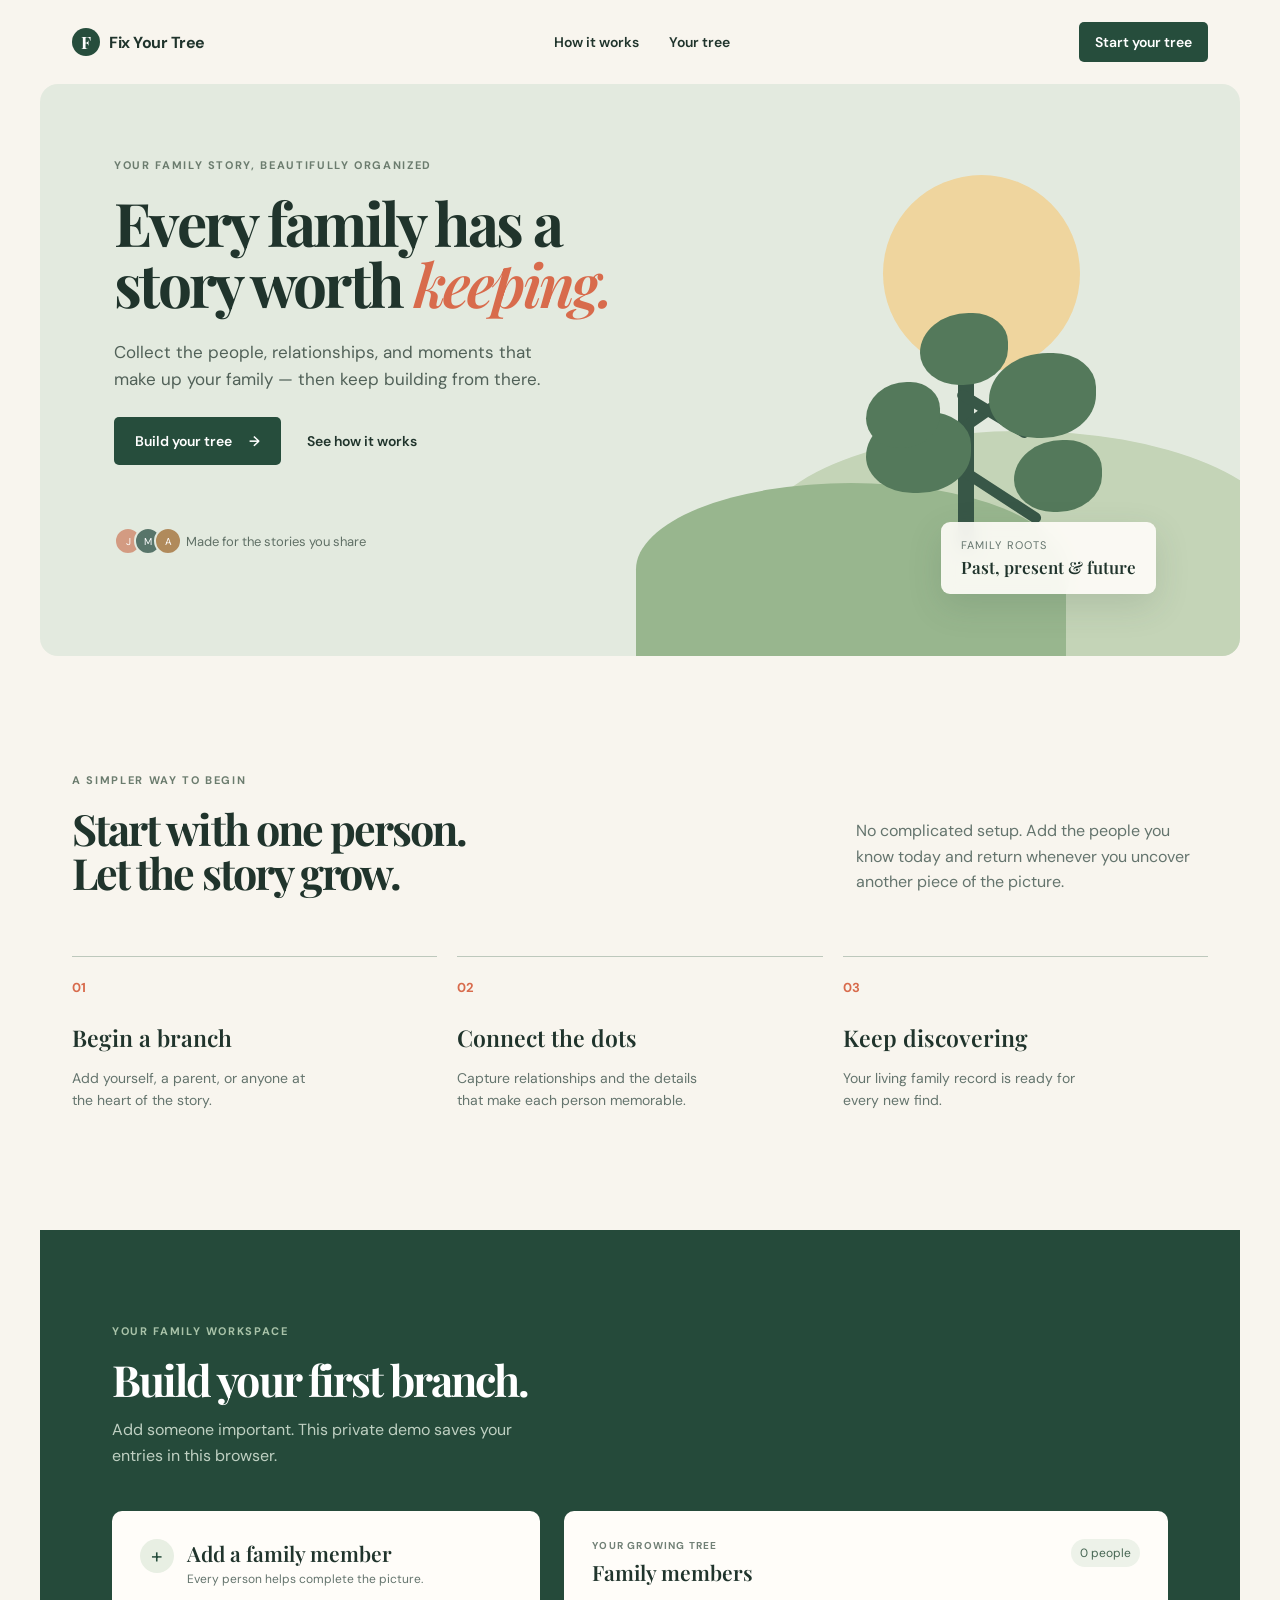
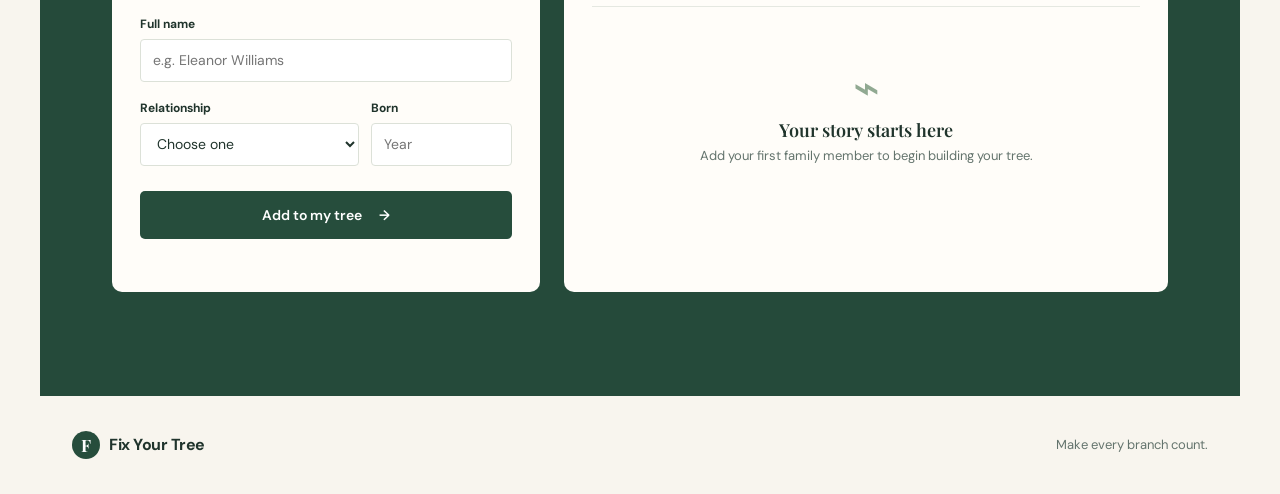
==== commit 18e71b02: "Redesign family tree landing experience" ====
--- a/index.html
+++ b/index.html
@@ -1 +1,58 @@
-<!doctype html><html lang="en"><head><meta charset="utf-8"><meta name="viewport" content="width=device-width,initial-scale=1"><meta name="description" content="Friendly Genealogy — make family history visible, useful and shareable."><title>Friendly Genealogy</title><link rel="stylesheet" href="styles.css"></head><body class="modern-home"><a class="skip-link" href="#main">Skip to content</a><header class="modern-nav"><a class="wordmark" href="index.html"><span>FG</span>Friendly Genealogy</a><nav><a href="library.html">Library</a><a href="store.html">Store</a><a href="memorial.html">Memorials</a><a class="nav-cta" href="tree-review.html">Start your story</a></nav></header><main id="main"><section class="new-hero"><div class="hero-copy"><p class="kicker">Family stories, beautifully connected</p><h1>Make room for the stories behind the names.</h1><p>Discover your roots, organize the details, and create meaningful ways to share the people who shaped your family.</p><div class="hero-actions"><a href="library.html" class="button button-primary">Explore your story <b>→</b></a><a href="store.html" class="text-link">Visit the keepsake store</a></div><div class="hero-stats"><span><b>01</b> Explore</span><span><b>02</b> Preserve</span><span><b>03</b> Share</span></div></div><div class="hero-media"><video autoplay muted loop playsinline><source src="public-keepsakes-promo.mp4" type="video/mp4"></video><div class="media-caption"><span>Friendly Genealogy</span><strong>A story worth keeping close</strong></div></div></section><section class="intro-new"><p class="kicker">A better way to begin</p><h2>Your family history can be more than a folder of facts.</h2><p>Choose a path that feels personal—whether you are researching a relative, building a keepsake, or honoring someone you love.</p></section><section class="path-grid"><a class="path path-tree" href="tree-review.html"><span>01 / Organize</span><h2>Build a family tree with clarity.</h2><p>Bring together the names, relationships and details you already have.</p><b>Explore tree review →</b></a><a class="path path-library" href="library.html"><span>02 / Discover</span><h2>Find your next family story.</h2><p>Use prompts and research paths to make every question feel possible.</p><b>Open the library →</b></a><a class="path path-store" href="store.html"><span>03 / Create</span><h2>Turn memories into a keepsake.</h2><p>Personalize a project for a family gathering, gift or quiet moment at home.</p><b>Visit the store →</b></a></section><section class="feature-split"><div class="feature-video"><video controls muted playsinline><source src="genealogy-research-preview.mp4" type="video/mp4">Your browser does not support video.</video></div><div class="feature-copy"><p class="kicker">The living archive</p><h2>Not just where your family came from. What you carry forward.</h2><p>Gather a favorite story, a photograph, a voice memory, or a question for the next generation. Friendly Genealogy brings the practical and the personal together.</p><a class="text-link" href="library.html">Browse family story ideas →</a></div></section><section class="memorial-new"><div><p class="kicker">A lasting remembrance</p><h2>A life remembered with every scan.</h2><p>Design a private story page for a QR memorial marker. Share a biography, photographs, and voice memories before anything is engraved.</p><a class="button button-light" href="memorial.html">Design a memorial story</a></div><div class="memorial-code" aria-hidden="true"><i></i><i></i><i></i><i></i><i></i><i></i><strong>Scan<br>to remember</strong></div></section><section class="final-new"><p class="kicker">Start anywhere</p><h2>The next chapter of your family story starts here.</h2><div><a class="button button-primary" href="library.html">Explore the library</a><a class="button button-outline" href="store.html">Create a keepsake</a></div></section></main><footer class="modern-footer"><a class="wordmark" href="index.html"><span>FG</span>Friendly Genealogy</a><p>Family history, made human.</p><div><a href="library.html">Library</a><a href="store.html">Store</a><a href="memorial.html">Memorials</a></div></footer><script src="script.js"></script></body></html>
+<!DOCTYPE html>
+<html lang="en">
+<head>
+  <meta charset="UTF-8">
+  <meta name="viewport" content="width=device-width, initial-scale=1.0">
+  <meta name="description" content="Bring your family story into focus with Fix Your Tree.">
+  <title>Fix Your Tree — Make every branch count</title>
+  <link rel="preconnect" href="https://fonts.googleapis.com">
+  <link rel="preconnect" href="https://fonts.gstatic.com" crossorigin>
+  <link href="https://fonts.googleapis.com/css2?family=DM+Sans:wght@400;500;600;700&family=Playfair+Display:wght@600;700&display=swap" rel="stylesheet">
+  <link rel="stylesheet" href="styles.css">
+</head>
+<body>
+  <header class="site-header">
+    <a class="brand" href="#top" aria-label="Fix Your Tree home"><span class="brand-mark">F</span> Fix Your Tree</a>
+    <nav aria-label="Main navigation"><a href="#how-it-works">How it works</a><a href="#tree-workspace">Your tree</a></nav>
+    <a class="button button-small" href="#tree-workspace">Start your tree</a>
+  </header>
+
+  <main id="top">
+    <section class="hero">
+      <div class="hero-copy">
+        <p class="eyebrow">Your family story, beautifully organized</p>
+        <h1>Every family has a story worth <em>keeping.</em></h1>
+        <p class="hero-text">Collect the people, relationships, and moments that make up your family — then keep building from there.</p>
+        <div class="hero-actions"><a class="button" href="#tree-workspace">Build your tree <span aria-hidden="true">→</span></a><a class="text-link" href="#how-it-works">See how it works</a></div>
+        <div class="trust-row"><span class="avatars" aria-hidden="true"><i>J</i><i>M</i><i>A</i></span><span>Made for the stories you share</span></div>
+      </div>
+      <div class="hero-art" aria-label="Decorative family tree illustration">
+        <div class="sun"></div><div class="hill hill-one"></div><div class="hill hill-two"></div>
+        <div class="tree"><span class="branch branch-one"></span><span class="branch branch-two"></span><span class="branch branch-three"></span><span class="leaf leaf-one"></span><span class="leaf leaf-two"></span><span class="leaf leaf-three"></span><span class="leaf leaf-four"></span><span class="leaf leaf-five"></span></div>
+        <div class="art-card"><span>Family roots</span><strong>Past, present &amp; future</strong></div>
+      </div>
+    </section>
+
+    <section class="steps" id="how-it-works">
+      <p class="eyebrow">A simpler way to begin</p>
+      <div class="section-heading"><h2>Start with one person.<br>Let the story grow.</h2><p>No complicated setup. Add the people you know today and return whenever you uncover another piece of the picture.</p></div>
+      <div class="step-grid"><article><span>01</span><h3>Begin a branch</h3><p>Add yourself, a parent, or anyone at the heart of the story.</p></article><article><span>02</span><h3>Connect the dots</h3><p>Capture relationships and the details that make each person memorable.</p></article><article><span>03</span><h3>Keep discovering</h3><p>Your living family record is ready for every new find.</p></article></div>
+    </section>
+
+    <section class="workspace" id="tree-workspace">
+      <div class="workspace-intro"><p class="eyebrow">Your family workspace</p><h2>Build your first branch.</h2><p>Add someone important. This private demo saves your entries in this browser.</p></div>
+      <div class="workspace-grid">
+        <form id="familyForm" class="member-form">
+          <div class="form-heading"><span class="form-icon">+</span><div><h3>Add a family member</h3><p>Every person helps complete the picture.</p></div></div>
+          <label for="name">Full name</label><input type="text" id="name" placeholder="e.g. Eleanor Williams" required>
+          <div class="field-row"><div><label for="relation">Relationship</label><select id="relation" required><option value="">Choose one</option><option>Parent</option><option>Sibling</option><option>Child</option><option>Grandparent</option><option>Grandchild</option><option>Spouse</option><option>Cousin</option><option>Aunt / Uncle</option><option>Niece / Nephew</option></select></div><div><label for="birthYear">Born</label><input type="number" id="birthYear" placeholder="Year" min="1800" max="2026"></div></div>
+          <button type="submit" class="button form-button">Add to my tree <span aria-hidden="true">→</span></button>
+        </form>
+        <section class="tree-panel" aria-labelledby="tree-title"><div class="panel-head"><div><p class="panel-label">Your growing tree</p><h3 id="tree-title">Family members</h3></div><span id="memberCount" class="count">0 people</span></div><div id="familyTree" class="family-tree"><div class="empty-state"><div class="empty-tree">⌁</div><h4>Your story starts here</h4><p>Add your first family member to begin building your tree.</p></div></div></section>
+      </div>
+    </section>
+  </main>
+  <footer><a class="brand" href="#top"><span class="brand-mark">F</span> Fix Your Tree</a><p>Make every branch count.</p></footer>
+  <script src="script.js"></script>
+</body>
+</html>
--- a/styles.css
+++ b/styles.css
@@ -1 +1 @@
-@import url('https://fonts.googleapis.com/css2?family=DM+Mono:wght@400;500&family=DM+Sans:wght@400;500;600;700&family=Playfair+Display:ital,wght@0,600;0,700;1,600&display=swap');:root{--ink:#102d32;--paper:#f8f4ed;--lime:#cfe66d;--orange:#ef7357;--pink:#df9baa;--blue:#7ac8d3;--green:#4e9b78}*{box-sizing:border-box}html{scroll-behavior:smooth}body{margin:0;background:var(--paper);color:var(--ink);font-family:"DM Sans",sans-serif;line-height:1.5}a{color:inherit}.skip-link{position:absolute;left:-999px}.skip-link:focus{left:1rem;top:1rem;z-index:9}.modern-nav,.modern-footer{align-items:center;display:flex;justify-content:space-between;margin:auto;max-width:1400px;padding:1.35rem 3rem}.wordmark{align-items:center;display:flex;font-size:1rem;font-weight:700;gap:.65rem;text-decoration:none}.wordmark span{align-items:center;background:var(--ink);border-radius:50%;color:var(--lime);display:flex;font-family:"DM Mono";font-size:.7rem;height:2.15rem;justify-content:center;width:2.15rem}.modern-nav nav,.modern-footer div{display:flex;align-items:center;gap:1.5rem}.modern-nav nav a,.modern-footer a{font-size:.86rem;text-decoration:none}.nav-cta{background:var(--ink);border-radius:2rem;color:#fff;padding:.65rem 1rem}.new-hero{display:grid;grid-template-columns:1fr 1fr;max-width:1400px;margin:1rem auto 0;min-height:650px;padding:0 3rem}.hero-copy{align-self:center;padding:4rem 5vw 4rem 1vw}.kicker{font-family:"DM Mono";font-size:.72rem;letter-spacing:.08em;margin:0 0 1.3rem;text-transform:uppercase}.new-hero h1,.intro-new h2,.path h2,.feature-copy h2,.memorial-new h2,.final-new h2{font-family:"Playfair Display",serif;font-weight:600;letter-spacing:-.05em;line-height:.98}.new-hero h1{font-size:clamp(3.8rem,7vw,7rem);margin:0 0 1.5rem}.new-hero p:not(.kicker){font-size:1.12rem;max-width:470px}.hero-actions{align-items:center;display:flex;gap:1.5rem;margin:2.2rem 0}.button{display:inline-block;font-weight:700;padding:.85rem 1.2rem;text-decoration:none}.button-primary{background:var(--lime);box-shadow:5px 5px 0 var(--ink)}.button-primary b{font-size:1.3rem;margin-left:.6rem}.text-link{font-weight:700;text-underline-offset:.3rem}.hero-stats{display:flex;gap:1.2rem}.hero-stats span{font-family:"DM Mono";font-size:.7rem}.hero-stats b{color:var(--orange);display:block;font-size:1.1rem}.hero-media{background:var(--pink);min-height:650px;overflow:hidden;position:relative}.hero-media video{height:100%;object-fit:cover;width:100%}.media-caption{background:var(--lime);bottom:1.5rem;left:1.5rem;padding:1rem;position:absolute}.media-caption span{display:block;font-family:"DM Mono";font-size:.65rem;text-transform:uppercase}.media-caption strong{display:block;font-family:"Playfair Display";font-size:1.35rem;line-height:1.1;margin-top:.3rem}.intro-new{margin:0 auto;max-width:900px;padding:9rem 2rem;text-align:center}.intro-new h2{font-size:clamp(2.7rem,5vw,5rem);margin:0}.intro-new p:last-child{font-size:1.1rem;margin:1.5rem auto 0;max-width:570px}.path-grid{display:grid;grid-template-columns:repeat(3,1fr);margin:auto;max-width:1400px;padding:0 3rem}.path{color:var(--ink);display:flex;flex-direction:column;min-height:390px;padding:2rem;text-decoration:none}.path span{font-family:"DM Mono";font-size:.68rem;text-transform:uppercase}.path h2{font-size:clamp(2rem,3vw,3.1rem);margin:auto 0 1rem}.path p{max-width:300px}.path b{font-size:.85rem}.path-tree{background:var(--lime)}.path-library{background:var(--blue)}.path-store{background:var(--orange)}.feature-split{align-items:center;display:grid;gap:9vw;grid-template-columns:1fr 1fr;margin:0 auto;max-width:1400px;padding:9rem 8vw}.feature-video{background:var(--ink);box-shadow:-16px 16px 0 var(--pink);padding:.7rem}.feature-video video{display:block;width:100%}.feature-copy h2{font-size:clamp(2.7rem,4vw,4.5rem);margin:0 0 1.5rem}.feature-copy p:not(.kicker){font-size:1.1rem}.memorial-new{background:var(--ink);color:#fff;display:grid;gap:3rem;grid-template-columns:1fr .65fr;padding:7rem max(7vw,2rem)}.memorial-new h2{font-size:clamp(2.8rem,5vw,5rem);margin:0 0 1.5rem;max-width:700px}.memorial-new p:not(.kicker){max-width:550px}.button-light{background:var(--pink);color:var(--ink);margin-top:1rem}.memorial-code{align-self:center;background:var(--paper);display:grid;gap:8px;grid-template-columns:repeat(3,1fr);height:220px;justify-self:center;padding:1rem;width:220px}.memorial-code i{background:var(--ink)}.memorial-code strong{align-items:center;background:var(--lime);color:var(--ink);display:flex;font-family:"Playfair Display";font-size:1rem;grid-column:span 2;justify-content:center;line-height:1.1;text-align:center}.final-new{padding:9rem 2rem;text-align:center}.final-new h2{font-size:clamp(2.9rem,5vw,5.5rem);margin:0 auto 2rem;max-width:850px}.final-new div{display:flex;gap:1rem;justify-content:center}.button-outline{border:1px solid var(--ink)}.modern-footer{border-top:1px solid #d8d1c5;margin-top:2rem}.modern-footer p{font-size:.85rem}@media(max-width:760px){.modern-nav,.modern-footer{padding:1rem 1.3rem}.modern-nav nav{gap:.7rem}.modern-nav nav a:not(.nav-cta){display:none}.new-hero{display:flex;flex-direction:column;padding:0}.hero-copy{padding:4rem 1.5rem}.hero-media{min-height:380px}.hero-media video{min-height:380px}.path-grid{grid-template-columns:1fr;padding:0}.path{min-height:280px}.feature-split,.memorial-new{grid-template-columns:1fr;padding:5rem 1.5rem}.feature-split{gap:4rem}.modern-footer{align-items:flex-start;flex-direction:column;gap:1rem}.modern-footer div{gap:1rem}.intro-new{padding:6rem 1.5rem}}
+:root{--ink:#20342c;--muted:#64746d;--cream:#f8f5ee;--paper:#fffdf9;--green:#264d3c;--sage:#dce6d5;--line:#dce1d8;--coral:#d86b4c}*{box-sizing:border-box}html{scroll-behavior:smooth}body{margin:0;background:var(--cream);color:var(--ink);font-family:'DM Sans',sans-serif}.site-header,main,footer{max-width:1200px;margin:auto}.site-header{height:84px;padding:0 32px;display:flex;align-items:center;justify-content:space-between}.brand{color:var(--ink);font-weight:700;text-decoration:none;letter-spacing:-.03em;display:flex;align-items:center;gap:9px}.brand-mark{background:var(--green);color:white;width:28px;height:28px;border-radius:50%;display:grid;place-items:center;font-family:'Playfair Display',serif;font-size:17px}.site-header nav{display:flex;gap:30px}.site-header nav a,.text-link{color:var(--ink);font-size:14px;font-weight:600;text-decoration:none}.button{background:var(--green);border:0;border-radius:5px;color:#fff;display:inline-flex;gap:17px;align-items:center;justify-content:center;padding:15px 21px;font:600 14px 'DM Sans',sans-serif;text-decoration:none;cursor:pointer;transition:transform .2s,background .2s}.button:hover{background:#183e2d;transform:translateY(-2px)}.button-small{padding:11px 16px}.hero{min-height:572px;border-radius:18px;background:#e3eadf;overflow:hidden;display:grid;grid-template-columns:1.03fr .97fr;padding:74px 74px 55px;position:relative}.hero-copy{position:relative;z-index:1}.eyebrow{font-size:11px;font-weight:700;letter-spacing:.15em;text-transform:uppercase;color:#6b7c6e;margin:0 0 20px}.hero h1,h2{font:700 clamp(39px,4.7vw,61px)/1.02 'Playfair Display',serif;letter-spacing:-.045em;margin:0}.hero h1 em{font-weight:600;color:var(--coral)}.hero-text{font-size:17px;line-height:1.6;color:#516158;max-width:455px;margin:24px 0}.hero-actions{display:flex;align-items:center;gap:26px}.trust-row{display:flex;align-items:center;gap:12px;margin-top:62px;color:#607066;font-size:13px}.avatars{display:flex}.avatars i{font-style:normal;background:#d39b82;border:2px solid #e3eadf;color:white;border-radius:50%;height:28px;width:28px;display:grid;place-items:center;font-size:10px;margin-right:-8px}.avatars i:nth-child(2){background:#58756a}.avatars i:nth-child(3){background:#b08a5b}.hero-art{position:relative;min-height:420px}.sun{position:absolute;right:86px;top:17px;width:197px;height:197px;border-radius:50%;background:#efd59e}.hill{position:absolute;border-radius:50% 50% 0 0}.hill-one{width:530px;height:226px;background:#c4d4b7;bottom:-56px;right:-120px}.hill-two{width:430px;height:173px;background:#98b68e;bottom:-55px;right:100px}.tree{position:absolute;width:16px;height:202px;right:192px;bottom:50px;background:#385747;border-radius:12px;z-index:2}.branch{position:absolute;height:11px;background:#385747;border-radius:10px;transform-origin:left}.branch-one{width:105px;top:77px;transform:rotate(-35deg)}.branch-two{width:98px;top:113px;transform:rotate(33deg)}.branch-three{width:83px;top:38px;transform:rotate(31deg)}.leaf{position:absolute;background:#54795b;border-radius:58% 42% 53% 47%;width:88px;height:72px}.leaf-one{top:-36px;left:-38px}.leaf-two{top:4px;left:31px;width:107px;height:85px}.leaf-three{top:63px;left:-92px;width:105px;height:81px}.leaf-four{top:91px;left:56px}.leaf-five{top:33px;left:-92px;width:74px;height:66px}.art-card{position:absolute;z-index:4;right:10px;bottom:7px;background:#fffdf9e8;backdrop-filter:blur(8px);border-radius:9px;padding:16px 20px;box-shadow:0 12px 34px #36534526;display:grid;gap:4px}.art-card span{font-size:11px;color:var(--muted);text-transform:uppercase;letter-spacing:.1em}.art-card strong{font:600 17px 'Playfair Display',serif}.steps{padding:117px 32px 104px}.section-heading{display:flex;justify-content:space-between;align-items:end}.section-heading h2,.workspace-intro h2{font-size:43px}.section-heading p{max-width:352px;color:var(--muted);line-height:1.6;margin:0}.step-grid{display:grid;grid-template-columns:repeat(3,1fr);gap:20px;margin-top:61px}.step-grid article{border-top:1px solid #bdc8bc;padding-top:19px}.step-grid span{color:var(--coral);font-weight:700;font-size:13px}.step-grid h3{font:600 23px 'Playfair Display',serif;margin:25px 0 10px}.step-grid p{color:var(--muted);font-size:14px;line-height:1.6;max-width:255px}.workspace{background:#254a3a;margin:0 max(-0px,calc((1200px - 100vw)/2));padding:94px max(32px,calc((100vw - 1136px)/2)) 104px;color:white}.workspace-intro .eyebrow{color:#a9c3a9}.workspace-intro h2{color:#fff}.workspace-intro>p:last-child{color:#bfd0c2;line-height:1.6;max-width:430px}.workspace-grid{display:grid;grid-template-columns:.83fr 1.17fr;gap:24px;margin-top:42px}.member-form,.tree-panel{background:var(--paper);border-radius:10px;padding:28px;color:var(--ink)}.form-heading{display:flex;gap:13px;margin-bottom:29px}.form-icon{background:#e8efe3;border-radius:50%;width:34px;height:34px;display:grid;place-items:center;color:var(--green);font-size:21px}.form-heading h3,.panel-head h3{margin:0;font:600 21px 'Playfair Display',serif}.form-heading p{margin:4px 0 0;color:var(--muted);font-size:12px}label{font-size:12px;font-weight:700;display:block;margin:18px 0 7px}input,select{width:100%;height:43px;border:1px solid var(--line);background:#fff;border-radius:4px;padding:0 12px;color:var(--ink);font:14px 'DM Sans',sans-serif}input:focus,select:focus{outline:2px solid #a8bfab;border-color:transparent}.field-row{display:grid;grid-template-columns:1.55fr 1fr;gap:12px}.form-button{width:100%;margin-top:25px}.panel-head{display:flex;align-items:start;justify-content:space-between;border-bottom:1px solid #e5e8e1;padding-bottom:20px}.panel-label{font-size:10px;font-weight:700;letter-spacing:.12em;text-transform:uppercase;color:#718076;margin:0 0 6px}.count{font-size:12px;background:#edf2e9;color:#466653;padding:6px 9px;border-radius:20px}.family-tree{padding-top:15px;min-height:257px}.empty-state{text-align:center;padding:40px 15px;color:var(--muted)}.empty-tree{font:45px 'Playfair Display',serif;color:#91a992;line-height:1}.empty-state h4{color:var(--ink);font:600 18px 'Playfair Display',serif;margin:11px 0 5px}.empty-state p{font-size:13px;margin:0}.family-member{display:flex;align-items:center;gap:13px;padding:11px 0;border-bottom:1px solid #edf0ea}.family-member:last-child{border-bottom:0}.member-avatar{width:38px;height:38px;flex:none;display:grid;place-items:center;border-radius:50%;background:#dbe8d8;color:#31573e;font-size:12px;font-weight:700}.member-info{flex:1}.member-info h4{margin:0 0 4px;font-size:14px}.member-info p{margin:0;color:var(--muted);font-size:12px}.member-info p span{padding:0 4px}.remove-button{border:0;background:transparent;color:#8d9990;font-size:22px;cursor:pointer;padding:4px 8px}.remove-button:hover{color:var(--coral)}footer{padding:35px 32px;display:flex;justify-content:space-between;align-items:center}footer p{color:var(--muted);font-size:13px;margin:0}@media(max-width:760px){.site-header{padding:0 20px}.site-header nav{display:none}.hero{grid-template-columns:1fr;padding:57px 29px 0;min-height:690px}.hero-art{min-height:308px}.trust-row{margin-top:38px}.section-heading,.workspace-grid{display:grid;gap:20px}.steps{padding:75px 24px}.step-grid{grid-template-columns:1fr;margin-top:40px}.workspace{padding:70px 20px;margin:0}.hero h1{font-size:44px}.section-heading h2,.workspace-intro h2{font-size:36px}.art-card{right:0}.tree{right:48%;transform:translateX(50%)}.hill-two{right:30px}footer{padding:27px 20px}.button-small{display:none}}@media(max-width:390px){.field-row{grid-template-columns:1fr}.hero-actions{gap:17px}.hero-text{font-size:15px}}
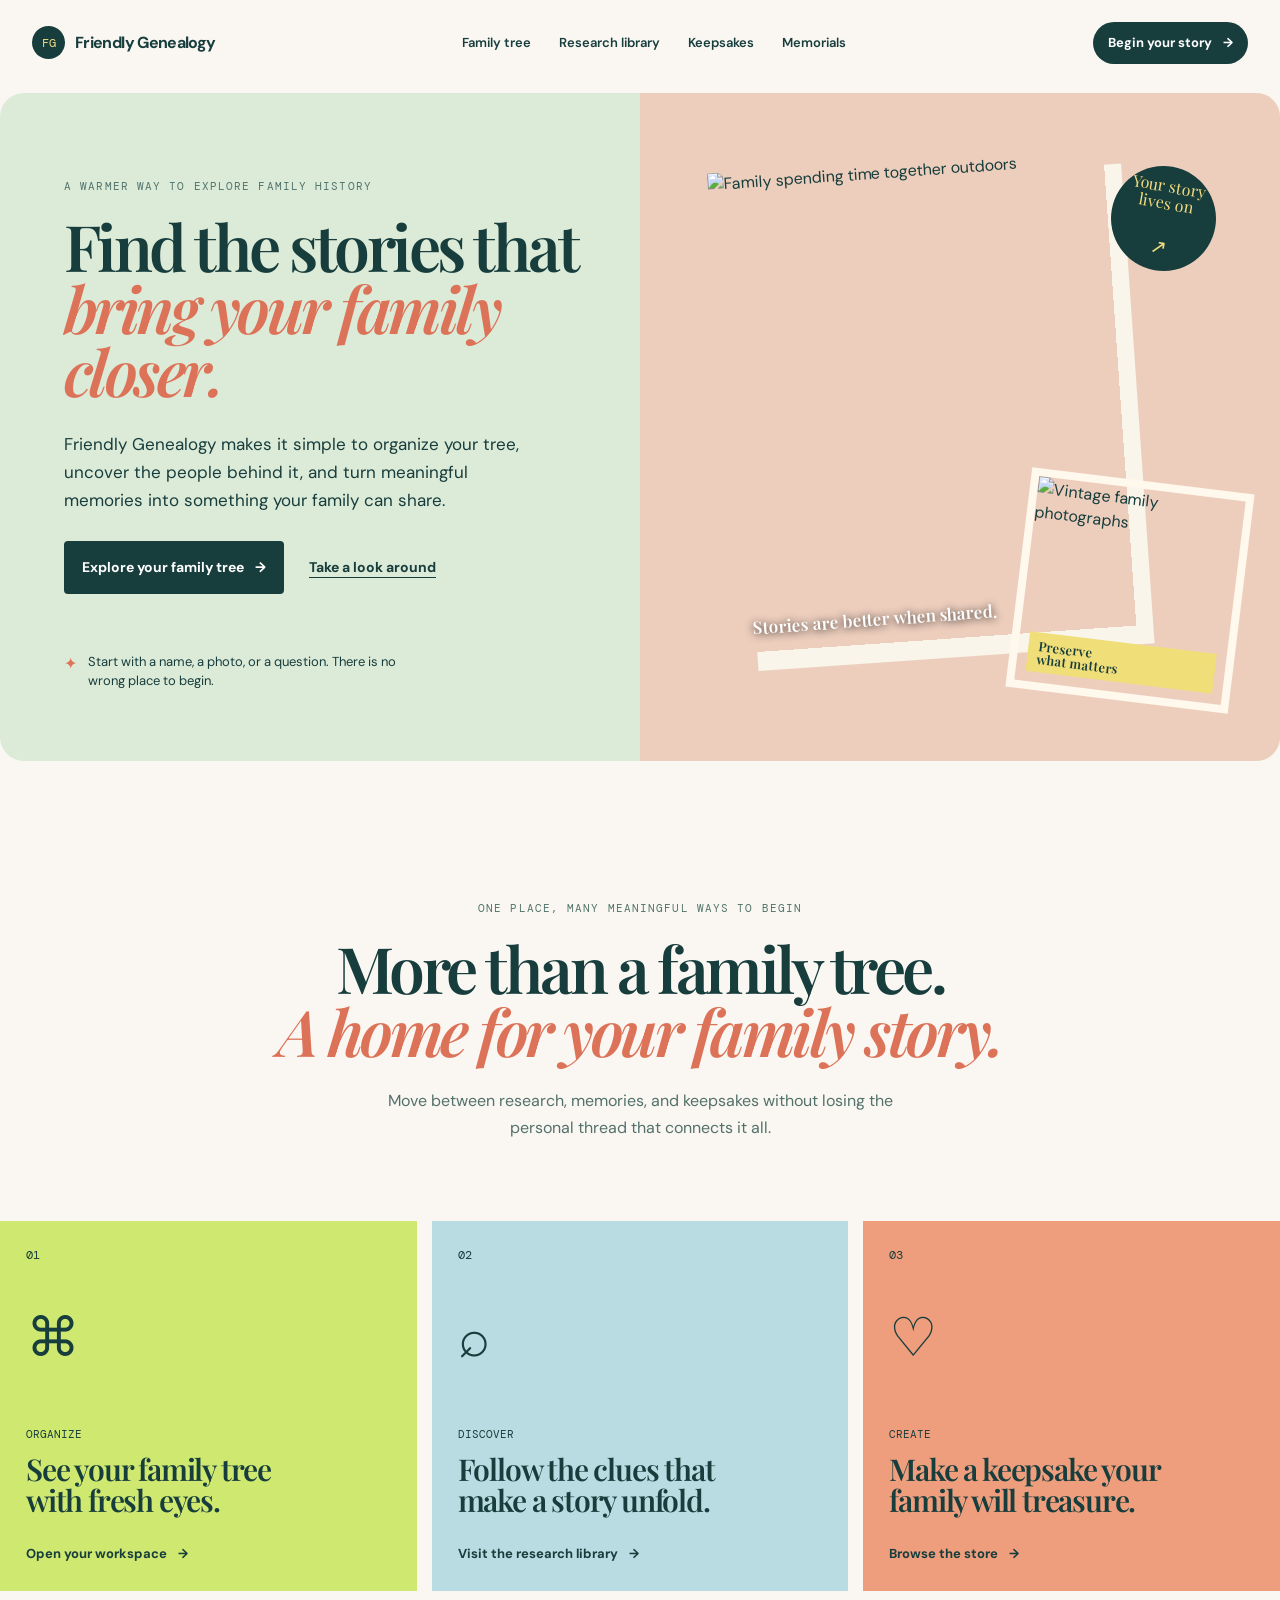
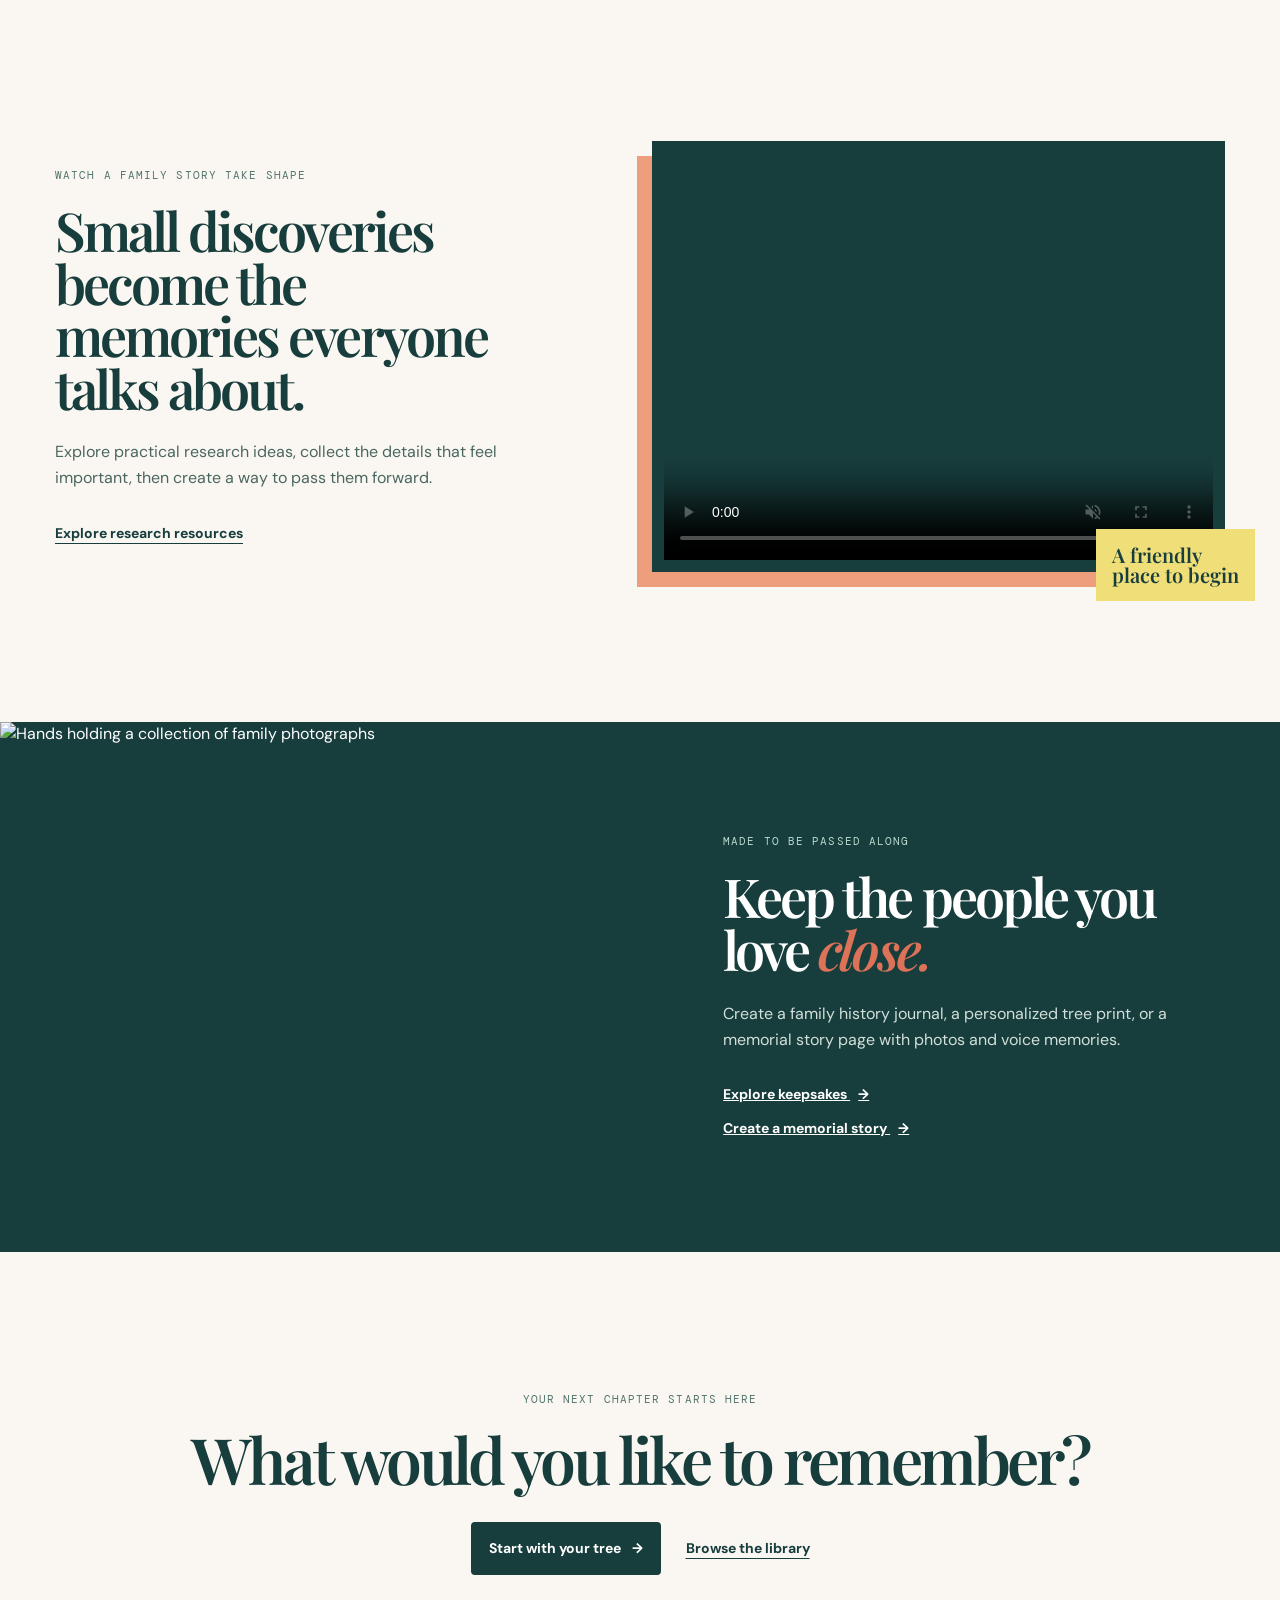
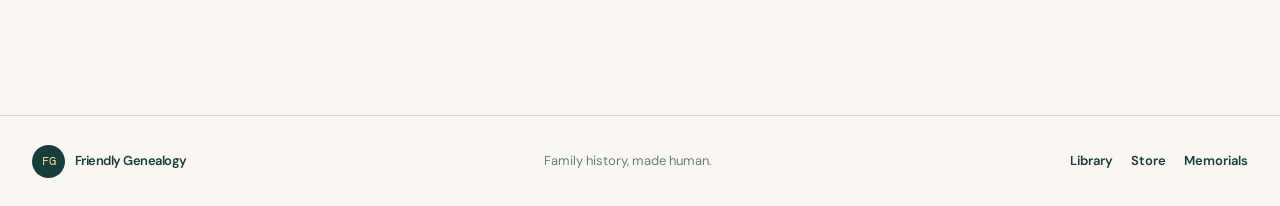
==== commit 43d9efd3: "Refresh Friendly Genealogy home presentation" ====
--- a/index.html
+++ b/index.html
@@ -1,58 +1,13 @@
-<!DOCTYPE html>
-<html lang="en">
-<head>
-  <meta charset="UTF-8">
-  <meta name="viewport" content="width=device-width, initial-scale=1.0">
-  <meta name="description" content="Bring your family story into focus with Fix Your Tree.">
-  <title>Fix Your Tree — Make every branch count</title>
-  <link rel="preconnect" href="https://fonts.googleapis.com">
-  <link rel="preconnect" href="https://fonts.gstatic.com" crossorigin>
-  <link href="https://fonts.googleapis.com/css2?family=DM+Sans:wght@400;500;600;700&family=Playfair+Display:wght@600;700&display=swap" rel="stylesheet">
-  <link rel="stylesheet" href="styles.css">
-</head>
-<body>
-  <header class="site-header">
-    <a class="brand" href="#top" aria-label="Fix Your Tree home"><span class="brand-mark">F</span> Fix Your Tree</a>
-    <nav aria-label="Main navigation"><a href="#how-it-works">How it works</a><a href="#tree-workspace">Your tree</a></nav>
-    <a class="button button-small" href="#tree-workspace">Start your tree</a>
-  </header>
-
-  <main id="top">
-    <section class="hero">
-      <div class="hero-copy">
-        <p class="eyebrow">Your family story, beautifully organized</p>
-        <h1>Every family has a story worth <em>keeping.</em></h1>
-        <p class="hero-text">Collect the people, relationships, and moments that make up your family — then keep building from there.</p>
-        <div class="hero-actions"><a class="button" href="#tree-workspace">Build your tree <span aria-hidden="true">→</span></a><a class="text-link" href="#how-it-works">See how it works</a></div>
-        <div class="trust-row"><span class="avatars" aria-hidden="true"><i>J</i><i>M</i><i>A</i></span><span>Made for the stories you share</span></div>
-      </div>
-      <div class="hero-art" aria-label="Decorative family tree illustration">
-        <div class="sun"></div><div class="hill hill-one"></div><div class="hill hill-two"></div>
-        <div class="tree"><span class="branch branch-one"></span><span class="branch branch-two"></span><span class="branch branch-three"></span><span class="leaf leaf-one"></span><span class="leaf leaf-two"></span><span class="leaf leaf-three"></span><span class="leaf leaf-four"></span><span class="leaf leaf-five"></span></div>
-        <div class="art-card"><span>Family roots</span><strong>Past, present &amp; future</strong></div>
-      </div>
-    </section>
-
-    <section class="steps" id="how-it-works">
-      <p class="eyebrow">A simpler way to begin</p>
-      <div class="section-heading"><h2>Start with one person.<br>Let the story grow.</h2><p>No complicated setup. Add the people you know today and return whenever you uncover another piece of the picture.</p></div>
-      <div class="step-grid"><article><span>01</span><h3>Begin a branch</h3><p>Add yourself, a parent, or anyone at the heart of the story.</p></article><article><span>02</span><h3>Connect the dots</h3><p>Capture relationships and the details that make each person memorable.</p></article><article><span>03</span><h3>Keep discovering</h3><p>Your living family record is ready for every new find.</p></article></div>
-    </section>
-
-    <section class="workspace" id="tree-workspace">
-      <div class="workspace-intro"><p class="eyebrow">Your family workspace</p><h2>Build your first branch.</h2><p>Add someone important. This private demo saves your entries in this browser.</p></div>
-      <div class="workspace-grid">
-        <form id="familyForm" class="member-form">
-          <div class="form-heading"><span class="form-icon">+</span><div><h3>Add a family member</h3><p>Every person helps complete the picture.</p></div></div>
-          <label for="name">Full name</label><input type="text" id="name" placeholder="e.g. Eleanor Williams" required>
-          <div class="field-row"><div><label for="relation">Relationship</label><select id="relation" required><option value="">Choose one</option><option>Parent</option><option>Sibling</option><option>Child</option><option>Grandparent</option><option>Grandchild</option><option>Spouse</option><option>Cousin</option><option>Aunt / Uncle</option><option>Niece / Nephew</option></select></div><div><label for="birthYear">Born</label><input type="number" id="birthYear" placeholder="Year" min="1800" max="2026"></div></div>
-          <button type="submit" class="button form-button">Add to my tree <span aria-hidden="true">→</span></button>
-        </form>
-        <section class="tree-panel" aria-labelledby="tree-title"><div class="panel-head"><div><p class="panel-label">Your growing tree</p><h3 id="tree-title">Family members</h3></div><span id="memberCount" class="count">0 people</span></div><div id="familyTree" class="family-tree"><div class="empty-state"><div class="empty-tree">⌁</div><h4>Your story starts here</h4><p>Add your first family member to begin building your tree.</p></div></div></section>
-      </div>
-    </section>
-  </main>
-  <footer><a class="brand" href="#top"><span class="brand-mark">F</span> Fix Your Tree</a><p>Make every branch count.</p></footer>
-  <script src="script.js"></script>
-</body>
-</html>
+<!doctype html>
+<html lang="en"><head><meta charset="utf-8"><meta name="viewport" content="width=device-width, initial-scale=1"><meta name="description" content="Friendly Genealogy — discover, preserve, and share your family story."><title>Friendly Genealogy | Your family story starts here</title><link rel="stylesheet" href="styles.css"></head>
+<body class="friendly-home"><a class="skip-link" href="#main">Skip to content</a>
+<header class="friendly-nav"><a class="friendly-logo" href="index.html"><span>FG</span>Friendly Genealogy</a><nav aria-label="Primary navigation"><a href="tree-review.html">Family tree</a><a href="library.html">Research library</a><a href="store.html">Keepsakes</a><a href="memorial.html">Memorials</a></nav><a class="friendly-nav-cta" href="tree-review.html">Begin your story <b>→</b></a></header>
+<main id="main">
+<section class="friendly-hero"><div class="friendly-hero-copy"><p class="friendly-kicker">A warmer way to explore family history</p><h1>Find the stories that <i>bring your family closer.</i></h1><p class="friendly-lede">Friendly Genealogy makes it simple to organize your tree, uncover the people behind it, and turn meaningful memories into something your family can share.</p><div class="friendly-actions"><a class="friendly-primary" href="tree-review.html">Explore your family tree <b>→</b></a><a class="friendly-secondary" href="#discover">Take a look around</a></div><div class="friendly-note"><span class="friendly-spark">✦</span><p>Start with a name, a photo, or a question. There is no wrong place to begin.</p></div></div><div class="friendly-hero-gallery"><figure class="hero-photo hero-photo-main"><img src="https://images.unsplash.com/photo-1511895426328-dc8714191300?auto=format&fit=crop&w=1200&q=85" alt="Family spending time together outdoors"><figcaption>Stories are better when shared.</figcaption></figure><figure class="hero-photo hero-photo-small"><img src="https://images.unsplash.com/photo-1504159506876-f8338247a14a?auto=format&fit=crop&w=700&q=85" alt="Vintage family photographs"><span>Preserve<br>what matters</span></figure><div class="hero-orbit">Your story<br>lives on <b>↗</b></div></div></section>
+<section class="friendly-intro" id="discover"><p class="friendly-kicker">One place, many meaningful ways to begin</p><h2>More than a family tree.<br><i>A home for your family story.</i></h2><p>Move between research, memories, and keepsakes without losing the personal thread that connects it all.</p></section>
+<section class="friendly-paths"><a class="friendly-path tree-path" href="tree-review.html"><span class="path-number">01</span><span class="path-icon">⌘</span><div><p>Organize</p><h3>See your family tree with fresh eyes.</h3><small>Open your workspace <b>→</b></small></div></a><a class="friendly-path library-path" href="library.html"><span class="path-number">02</span><span class="path-icon">⌕</span><div><p>Discover</p><h3>Follow the clues that make a story unfold.</h3><small>Visit the research library <b>→</b></small></div></a><a class="friendly-path store-path" href="store.html"><span class="path-number">03</span><span class="path-icon">♡</span><div><p>Create</p><h3>Make a keepsake your family will treasure.</h3><small>Browse the store <b>→</b></small></div></a></section>
+<section class="friendly-feature"><div class="feature-copy-new"><p class="friendly-kicker">Watch a family story take shape</p><h2>Small discoveries become the memories everyone talks about.</h2><p>Explore practical research ideas, collect the details that feel important, then create a way to pass them forward.</p><a class="friendly-secondary" href="library.html">Explore research resources</a></div><div class="feature-media-new"><video controls muted playsinline poster="https://images.unsplash.com/photo-1502680390469-be75c86b636f?auto=format&fit=crop&w=1200&q=85"><source src="genealogy-research-preview.mp4" type="video/mp4">Your browser does not support video.</video><span class="watch-label">A friendly<br>place to begin</span></div></section>
+<section class="friendly-memory"><div class="memory-image"><img src="https://images.unsplash.com/photo-1609220136736-443140cffec6?auto=format&fit=crop&w=1200&q=85" alt="Hands holding a collection of family photographs"></div><div class="memory-copy"><p class="friendly-kicker">Made to be passed along</p><h2>Keep the people you love <i>close.</i></h2><p>Create a family history journal, a personalized tree print, or a memorial story page with photos and voice memories.</p><div class="memory-links"><a href="store.html">Explore keepsakes <b>→</b></a><a href="memorial.html">Create a memorial story <b>→</b></a></div></div></section>
+<section class="friendly-final"><p class="friendly-kicker">Your next chapter starts here</p><h2>What would you like to remember?</h2><div><a class="friendly-primary" href="tree-review.html">Start with your tree <b>→</b></a><a class="friendly-secondary" href="library.html">Browse the library</a></div></section>
+</main>
+<footer class="friendly-footer"><a class="friendly-logo" href="index.html"><span>FG</span>Friendly Genealogy</a><p>Family history, made human.</p><div><a href="library.html">Library</a><a href="store.html">Store</a><a href="memorial.html">Memorials</a></div></footer><script src="script.js"></script></body></html>
--- a/styles.css
+++ b/styles.css
@@ -1 +1,3 @@
-:root{--ink:#20342c;--muted:#64746d;--cream:#f8f5ee;--paper:#fffdf9;--green:#264d3c;--sage:#dce6d5;--line:#dce1d8;--coral:#d86b4c}*{box-sizing:border-box}html{scroll-behavior:smooth}body{margin:0;background:var(--cream);color:var(--ink);font-family:'DM Sans',sans-serif}.site-header,main,footer{max-width:1200px;margin:auto}.site-header{height:84px;padding:0 32px;display:flex;align-items:center;justify-content:space-between}.brand{color:var(--ink);font-weight:700;text-decoration:none;letter-spacing:-.03em;display:flex;align-items:center;gap:9px}.brand-mark{background:var(--green);color:white;width:28px;height:28px;border-radius:50%;display:grid;place-items:center;font-family:'Playfair Display',serif;font-size:17px}.site-header nav{display:flex;gap:30px}.site-header nav a,.text-link{color:var(--ink);font-size:14px;font-weight:600;text-decoration:none}.button{background:var(--green);border:0;border-radius:5px;color:#fff;display:inline-flex;gap:17px;align-items:center;justify-content:center;padding:15px 21px;font:600 14px 'DM Sans',sans-serif;text-decoration:none;cursor:pointer;transition:transform .2s,background .2s}.button:hover{background:#183e2d;transform:translateY(-2px)}.button-small{padding:11px 16px}.hero{min-height:572px;border-radius:18px;background:#e3eadf;overflow:hidden;display:grid;grid-template-columns:1.03fr .97fr;padding:74px 74px 55px;position:relative}.hero-copy{position:relative;z-index:1}.eyebrow{font-size:11px;font-weight:700;letter-spacing:.15em;text-transform:uppercase;color:#6b7c6e;margin:0 0 20px}.hero h1,h2{font:700 clamp(39px,4.7vw,61px)/1.02 'Playfair Display',serif;letter-spacing:-.045em;margin:0}.hero h1 em{font-weight:600;color:var(--coral)}.hero-text{font-size:17px;line-height:1.6;color:#516158;max-width:455px;margin:24px 0}.hero-actions{display:flex;align-items:center;gap:26px}.trust-row{display:flex;align-items:center;gap:12px;margin-top:62px;color:#607066;font-size:13px}.avatars{display:flex}.avatars i{font-style:normal;background:#d39b82;border:2px solid #e3eadf;color:white;border-radius:50%;height:28px;width:28px;display:grid;place-items:center;font-size:10px;margin-right:-8px}.avatars i:nth-child(2){background:#58756a}.avatars i:nth-child(3){background:#b08a5b}.hero-art{position:relative;min-height:420px}.sun{position:absolute;right:86px;top:17px;width:197px;height:197px;border-radius:50%;background:#efd59e}.hill{position:absolute;border-radius:50% 50% 0 0}.hill-one{width:530px;height:226px;background:#c4d4b7;bottom:-56px;right:-120px}.hill-two{width:430px;height:173px;background:#98b68e;bottom:-55px;right:100px}.tree{position:absolute;width:16px;height:202px;right:192px;bottom:50px;background:#385747;border-radius:12px;z-index:2}.branch{position:absolute;height:11px;background:#385747;border-radius:10px;transform-origin:left}.branch-one{width:105px;top:77px;transform:rotate(-35deg)}.branch-two{width:98px;top:113px;transform:rotate(33deg)}.branch-three{width:83px;top:38px;transform:rotate(31deg)}.leaf{position:absolute;background:#54795b;border-radius:58% 42% 53% 47%;width:88px;height:72px}.leaf-one{top:-36px;left:-38px}.leaf-two{top:4px;left:31px;width:107px;height:85px}.leaf-three{top:63px;left:-92px;width:105px;height:81px}.leaf-four{top:91px;left:56px}.leaf-five{top:33px;left:-92px;width:74px;height:66px}.art-card{position:absolute;z-index:4;right:10px;bottom:7px;background:#fffdf9e8;backdrop-filter:blur(8px);border-radius:9px;padding:16px 20px;box-shadow:0 12px 34px #36534526;display:grid;gap:4px}.art-card span{font-size:11px;color:var(--muted);text-transform:uppercase;letter-spacing:.1em}.art-card strong{font:600 17px 'Playfair Display',serif}.steps{padding:117px 32px 104px}.section-heading{display:flex;justify-content:space-between;align-items:end}.section-heading h2,.workspace-intro h2{font-size:43px}.section-heading p{max-width:352px;color:var(--muted);line-height:1.6;margin:0}.step-grid{display:grid;grid-template-columns:repeat(3,1fr);gap:20px;margin-top:61px}.step-grid article{border-top:1px solid #bdc8bc;padding-top:19px}.step-grid span{color:var(--coral);font-weight:700;font-size:13px}.step-grid h3{font:600 23px 'Playfair Display',serif;margin:25px 0 10px}.step-grid p{color:var(--muted);font-size:14px;line-height:1.6;max-width:255px}.workspace{background:#254a3a;margin:0 max(-0px,calc((1200px - 100vw)/2));padding:94px max(32px,calc((100vw - 1136px)/2)) 104px;color:white}.workspace-intro .eyebrow{color:#a9c3a9}.workspace-intro h2{color:#fff}.workspace-intro>p:last-child{color:#bfd0c2;line-height:1.6;max-width:430px}.workspace-grid{display:grid;grid-template-columns:.83fr 1.17fr;gap:24px;margin-top:42px}.member-form,.tree-panel{background:var(--paper);border-radius:10px;padding:28px;color:var(--ink)}.form-heading{display:flex;gap:13px;margin-bottom:29px}.form-icon{background:#e8efe3;border-radius:50%;width:34px;height:34px;display:grid;place-items:center;color:var(--green);font-size:21px}.form-heading h3,.panel-head h3{margin:0;font:600 21px 'Playfair Display',serif}.form-heading p{margin:4px 0 0;color:var(--muted);font-size:12px}label{font-size:12px;font-weight:700;display:block;margin:18px 0 7px}input,select{width:100%;height:43px;border:1px solid var(--line);background:#fff;border-radius:4px;padding:0 12px;color:var(--ink);font:14px 'DM Sans',sans-serif}input:focus,select:focus{outline:2px solid #a8bfab;border-color:transparent}.field-row{display:grid;grid-template-columns:1.55fr 1fr;gap:12px}.form-button{width:100%;margin-top:25px}.panel-head{display:flex;align-items:start;justify-content:space-between;border-bottom:1px solid #e5e8e1;padding-bottom:20px}.panel-label{font-size:10px;font-weight:700;letter-spacing:.12em;text-transform:uppercase;color:#718076;margin:0 0 6px}.count{font-size:12px;background:#edf2e9;color:#466653;padding:6px 9px;border-radius:20px}.family-tree{padding-top:15px;min-height:257px}.empty-state{text-align:center;padding:40px 15px;color:var(--muted)}.empty-tree{font:45px 'Playfair Display',serif;color:#91a992;line-height:1}.empty-state h4{color:var(--ink);font:600 18px 'Playfair Display',serif;margin:11px 0 5px}.empty-state p{font-size:13px;margin:0}.family-member{display:flex;align-items:center;gap:13px;padding:11px 0;border-bottom:1px solid #edf0ea}.family-member:last-child{border-bottom:0}.member-avatar{width:38px;height:38px;flex:none;display:grid;place-items:center;border-radius:50%;background:#dbe8d8;color:#31573e;font-size:12px;font-weight:700}.member-info{flex:1}.member-info h4{margin:0 0 4px;font-size:14px}.member-info p{margin:0;color:var(--muted);font-size:12px}.member-info p span{padding:0 4px}.remove-button{border:0;background:transparent;color:#8d9990;font-size:22px;cursor:pointer;padding:4px 8px}.remove-button:hover{color:var(--coral)}footer{padding:35px 32px;display:flex;justify-content:space-between;align-items:center}footer p{color:var(--muted);font-size:13px;margin:0}@media(max-width:760px){.site-header{padding:0 20px}.site-header nav{display:none}.hero{grid-template-columns:1fr;padding:57px 29px 0;min-height:690px}.hero-art{min-height:308px}.trust-row{margin-top:38px}.section-heading,.workspace-grid{display:grid;gap:20px}.steps{padding:75px 24px}.step-grid{grid-template-columns:1fr;margin-top:40px}.workspace{padding:70px 20px;margin:0}.hero h1{font-size:44px}.section-heading h2,.workspace-intro h2{font-size:36px}.art-card{right:0}.tree{right:48%;transform:translateX(50%)}.hill-two{right:30px}footer{padding:27px 20px}.button-small{display:none}}@media(max-width:390px){.field-row{grid-template-columns:1fr}.hero-actions{gap:17px}.hero-text{font-size:15px}}
+@import url('https://fonts.googleapis.com/css2?family=DM+Mono:wght@400;500&family=DM+Sans:wght@400;500;600;700&family=Playfair+Display:ital,wght@0,600;0,700;1,600&display=swap');:root{--ink:#102d32;--paper:#f8f4ed;--lime:#cfe66d;--orange:#ef7357;--pink:#df9baa;--blue:#7ac8d3;--green:#4e9b78}*{box-sizing:border-box}html{scroll-behavior:smooth}body{margin:0;background:var(--paper);color:var(--ink);font-family:"DM Sans",sans-serif;line-height:1.5}a{color:inherit}.skip-link{position:absolute;left:-999px}.skip-link:focus{left:1rem;top:1rem;z-index:9}.modern-nav,.modern-footer{align-items:center;display:flex;justify-content:space-between;margin:auto;max-width:1400px;padding:1.35rem 3rem}.wordmark{align-items:center;display:flex;font-size:1rem;font-weight:700;gap:.65rem;text-decoration:none}.wordmark span{align-items:center;background:var(--ink);border-radius:50%;color:var(--lime);display:flex;font-family:"DM Mono";font-size:.7rem;height:2.15rem;justify-content:center;width:2.15rem}.modern-nav nav,.modern-footer div{display:flex;align-items:center;gap:1.5rem}.modern-nav nav a,.modern-footer a{font-size:.86rem;text-decoration:none}.nav-cta{background:var(--ink);border-radius:2rem;color:#fff;padding:.65rem 1rem}.new-hero{display:grid;grid-template-columns:1fr 1fr;max-width:1400px;margin:1rem auto 0;min-height:650px;padding:0 3rem}.hero-copy{align-self:center;padding:4rem 5vw 4rem 1vw}.kicker{font-family:"DM Mono";font-size:.72rem;letter-spacing:.08em;margin:0 0 1.3rem;text-transform:uppercase}.new-hero h1,.intro-new h2,.path h2,.feature-copy h2,.memorial-new h2,.final-new h2{font-family:"Playfair Display",serif;font-weight:600;letter-spacing:-.05em;line-height:.98}.new-hero h1{font-size:clamp(3.8rem,7vw,7rem);margin:0 0 1.5rem}.new-hero p:not(.kicker){font-size:1.12rem;max-width:470px}.hero-actions{align-items:center;display:flex;gap:1.5rem;margin:2.2rem 0}.button{display:inline-block;font-weight:700;padding:.85rem 1.2rem;text-decoration:none}.button-primary{background:var(--lime);box-shadow:5px 5px 0 var(--ink)}.button-primary b{font-size:1.3rem;margin-left:.6rem}.text-link{font-weight:700;text-underline-offset:.3rem}.hero-stats{display:flex;gap:1.2rem}.hero-stats span{font-family:"DM Mono";font-size:.7rem}.hero-stats b{color:var(--orange);display:block;font-size:1.1rem}.hero-media{background:var(--pink);min-height:650px;overflow:hidden;position:relative}.hero-media video{height:100%;object-fit:cover;width:100%}.media-caption{background:var(--lime);bottom:1.5rem;left:1.5rem;padding:1rem;position:absolute}.media-caption span{display:block;font-family:"DM Mono";font-size:.65rem;text-transform:uppercase}.media-caption strong{display:block;font-family:"Playfair Display";font-size:1.35rem;line-height:1.1;margin-top:.3rem}.intro-new{margin:0 auto;max-width:900px;padding:9rem 2rem;text-align:center}.intro-new h2{font-size:clamp(2.7rem,5vw,5rem);margin:0}.intro-new p:last-child{font-size:1.1rem;margin:1.5rem auto 0;max-width:570px}.path-grid{display:grid;grid-template-columns:repeat(3,1fr);margin:auto;max-width:1400px;padding:0 3rem}.path{color:var(--ink);display:flex;flex-direction:column;min-height:390px;padding:2rem;text-decoration:none}.path span{font-family:"DM Mono";font-size:.68rem;text-transform:uppercase}.path h2{font-size:clamp(2rem,3vw,3.1rem);margin:auto 0 1rem}.path p{max-width:300px}.path b{font-size:.85rem}.path-tree{background:var(--lime)}.path-library{background:var(--blue)}.path-store{background:var(--orange)}.feature-split{align-items:center;display:grid;gap:9vw;grid-template-columns:1fr 1fr;margin:0 auto;max-width:1400px;padding:9rem 8vw}.feature-video{background:var(--ink);box-shadow:-16px 16px 0 var(--pink);padding:.7rem}.feature-video video{display:block;width:100%}.feature-copy h2{font-size:clamp(2.7rem,4vw,4.5rem);margin:0 0 1.5rem}.feature-copy p:not(.kicker){font-size:1.1rem}.memorial-new{background:var(--ink);color:#fff;display:grid;gap:3rem;grid-template-columns:1fr .65fr;padding:7rem max(7vw,2rem)}.memorial-new h2{font-size:clamp(2.8rem,5vw,5rem);margin:0 0 1.5rem;max-width:700px}.memorial-new p:not(.kicker){max-width:550px}.button-light{background:var(--pink);color:var(--ink);margin-top:1rem}.memorial-code{align-self:center;background:var(--paper);display:grid;gap:8px;grid-template-columns:repeat(3,1fr);height:220px;justify-self:center;padding:1rem;width:220px}.memorial-code i{background:var(--ink)}.memorial-code strong{align-items:center;background:var(--lime);color:var(--ink);display:flex;font-family:"Playfair Display";font-size:1rem;grid-column:span 2;justify-content:center;line-height:1.1;text-align:center}.final-new{padding:9rem 2rem;text-align:center}.final-new h2{font-size:clamp(2.9rem,5vw,5.5rem);margin:0 auto 2rem;max-width:850px}.final-new div{display:flex;gap:1rem;justify-content:center}.button-outline{border:1px solid var(--ink)}.modern-footer{border-top:1px solid #d8d1c5;margin-top:2rem}.modern-footer p{font-size:.85rem}@media(max-width:760px){.modern-nav,.modern-footer{padding:1rem 1.3rem}.modern-nav nav{gap:.7rem}.modern-nav nav a:not(.nav-cta){display:none}.new-hero{display:flex;flex-direction:column;padding:0}.hero-copy{padding:4rem 1.5rem}.hero-media{min-height:380px}.hero-media video{min-height:380px}.path-grid{grid-template-columns:1fr;padding:0}.path{min-height:280px}.feature-split,.memorial-new{grid-template-columns:1fr;padding:5rem 1.5rem}.feature-split{gap:4rem}.modern-footer{align-items:flex-start;flex-direction:column;gap:1rem}.modern-footer div{gap:1rem}.intro-new{padding:6rem 1.5rem}}
+/* Friendly Genealogy home: presentation-only styles. Detail and app routes retain their existing styling. */
+.friendly-home{background:#faf7f2;color:#173d3c}.friendly-nav,.friendly-footer{max-width:1360px;margin:auto;padding:22px 32px;display:flex;align-items:center;justify-content:space-between}.friendly-logo{display:flex;align-items:center;gap:10px;font-weight:700;text-decoration:none;letter-spacing:-.04em}.friendly-logo span{display:grid;place-items:center;width:33px;height:33px;border-radius:50%;background:#173d3c;color:#f1dc7e;font:12px "DM Mono",monospace;letter-spacing:0}.friendly-nav nav{display:flex;gap:28px}.friendly-nav nav a,.friendly-footer a{font-size:13px;font-weight:600;text-decoration:none}.friendly-nav-cta{font-size:13px;font-weight:700;text-decoration:none;padding:11px 15px;background:#173d3c;color:#fff;border-radius:99px}.friendly-nav-cta b,.friendly-primary b,.friendly-path b,.memory-links b{padding-left:8px}.friendly-hero{max-width:1360px;margin:7px auto 0;background:#dcead8;display:grid;grid-template-columns:1fr 1fr;min-height:650px;overflow:hidden;border-radius:24px}.friendly-hero-copy{padding:86px 7% 70px 10%}.friendly-kicker{font:11px "DM Mono",monospace;text-transform:uppercase;letter-spacing:.1em;color:#51746c;margin:0 0 22px}.friendly-hero h1,.friendly-intro h2,.feature-copy-new h2,.memory-copy h2,.friendly-final h2{font:600 clamp(42px,5vw,73px)/.98 "Playfair Display",serif;letter-spacing:-.055em;margin:0}.friendly-hero h1 i,.friendly-intro h2 i,.memory-copy h2 i{font-weight:600;color:#dc7358}.friendly-lede{max-width:475px;font-size:17px;line-height:1.65;margin:27px 0}.friendly-actions{display:flex;align-items:center;gap:25px}.friendly-primary{display:inline-block;background:#173d3c;color:#fff;border-radius:4px;padding:16px 18px;text-decoration:none;font-size:14px;font-weight:700}.friendly-secondary{font-size:14px;font-weight:700;text-decoration:underline;text-underline-offset:5px}.friendly-note{display:flex;gap:11px;margin-top:58px;max-width:360px}.friendly-note p{font-size:13px;line-height:1.5;margin:0}.friendly-spark{color:#dd7357}.friendly-hero-gallery{background:#edcebd;position:relative;min-height:650px}.hero-photo{position:absolute;margin:0;overflow:hidden}.hero-photo img,.memory-image img{width:100%;height:100%;display:block;object-fit:cover}.hero-photo-main{left:13%;top:10%;width:62%;height:72%;transform:rotate(-4deg);box-shadow:17px 19px 0 #f9f5ea}.hero-photo-main figcaption{position:absolute;bottom:14px;left:14px;color:white;font:600 17px "Playfair Display",serif;text-shadow:0 1px 8px #000}.hero-photo-small{right:6%;bottom:9%;width:35%;height:33%;border:8px solid #fff8ed;transform:rotate(7deg)}.hero-photo-small span{position:absolute;inset:auto 10px 10px;background:#f0de79;padding:7px 10px;font:600 13px/1 "Playfair Display",serif}.hero-orbit{position:absolute;right:10%;top:11%;width:105px;height:105px;border-radius:50%;background:#173d3c;color:#f1dc7e;display:grid;place-items:center;text-align:center;font:16px/1.05 "Playfair Display",serif;transform:rotate(10deg)}.hero-orbit b{font:20px Arial}.friendly-intro{max-width:840px;margin:auto;text-align:center;padding:140px 24px 80px}.friendly-intro h2{font-size:clamp(40px,5vw,64px)}.friendly-intro>p:last-child{color:#53706b;max-width:530px;line-height:1.65;margin:26px auto 0}.friendly-paths{max-width:1300px;margin:auto;display:grid;grid-template-columns:repeat(3,1fr);gap:15px}.friendly-path{color:#173d3c;text-decoration:none;min-height:370px;padding:26px;display:flex;flex-direction:column;position:relative}.tree-path{background:#cfe870}.library-path{background:#b8dce1}.store-path{background:#ef9e7d}.path-number{font:12px "DM Mono",monospace}.path-icon{font:54px "Playfair Display",serif;margin:35px 0 auto}.friendly-path p{font:11px "DM Mono",monospace;text-transform:uppercase;margin:0 0 13px}.friendly-path h3{font:600 30px/1.03 "Playfair Display",serif;letter-spacing:-.04em;margin:0 0 25px;max-width:280px}.friendly-path small{font-size:13px;font-weight:700}.friendly-feature{max-width:1230px;margin:150px auto;display:grid;grid-template-columns:.9fr 1.1fr;align-items:center;gap:10vw;padding:0 30px}.feature-copy-new h2,.memory-copy h2{font-size:clamp(38px,4.2vw,58px)}.feature-copy-new>p:not(.friendly-kicker){line-height:1.65;margin:24px 0 29px;color:#4b6660}.feature-media-new{background:#173d3c;padding:12px;position:relative;box-shadow:-15px 15px 0 #ef9e7d}.feature-media-new video{display:block;width:100%;aspect-ratio:1.35;object-fit:cover}.watch-label{position:absolute;right:-30px;bottom:-29px;background:#f0de79;padding:16px;font:600 20px/1 "Playfair Display",serif}.friendly-memory{background:#173d3c;color:#fff;display:grid;grid-template-columns:1fr 1fr;min-height:530px}.memory-image{overflow:hidden}.memory-copy{align-self:center;padding:70px 13%}.memory-copy .friendly-kicker{color:#b9d9ce}.memory-copy h2{color:#fff}.memory-copy p:not(.friendly-kicker){color:#d2e0da;line-height:1.65;margin:25px 0}.memory-links{display:grid;gap:13px;margin-top:31px}.memory-links a{font-size:14px;font-weight:700;color:#fff}.friendly-final{text-align:center;padding:140px 24px}.friendly-final h2{font-size:clamp(42px,5vw,70px);margin-bottom:32px}.friendly-final>div{display:flex;justify-content:center;align-items:center;gap:25px}.friendly-footer{border-top:1px solid #d7d7cf}.friendly-footer p{font-size:13px;color:#66807a}.friendly-footer>div{display:flex;gap:18px}@media(max-width:800px){.friendly-nav{padding:18px 20px}.friendly-nav nav{display:none}.friendly-hero{display:block;border-radius:0}.friendly-hero-copy{padding:65px 25px}.friendly-hero-gallery{min-height:430px}.hero-photo-main{left:14%;width:62%;height:72%}.friendly-intro{padding:90px 20px 55px}.friendly-paths{grid-template-columns:1fr;gap:0}.friendly-path{min-height:265px}.path-icon{margin:14px 0 auto}.friendly-feature{grid-template-columns:1fr;gap:55px;margin:90px auto;padding:0 22px}.friendly-memory{grid-template-columns:1fr}.memory-image{height:340px}.memory-copy{padding:70px 26px}.friendly-footer{align-items:flex-start;flex-direction:column;gap:16px;padding:28px 22px}.friendly-footer p{margin:0}.hero-orbit{right:4%;top:8%}}@media(max-width:430px){.friendly-nav-cta{padding:9px 11px}.friendly-logo{font-size:14px}.friendly-actions,.friendly-final>div{align-items:flex-start;flex-direction:column;gap:18px}.friendly-hero h1{font-size:45px}.hero-photo-small{width:41%;right:4%}}
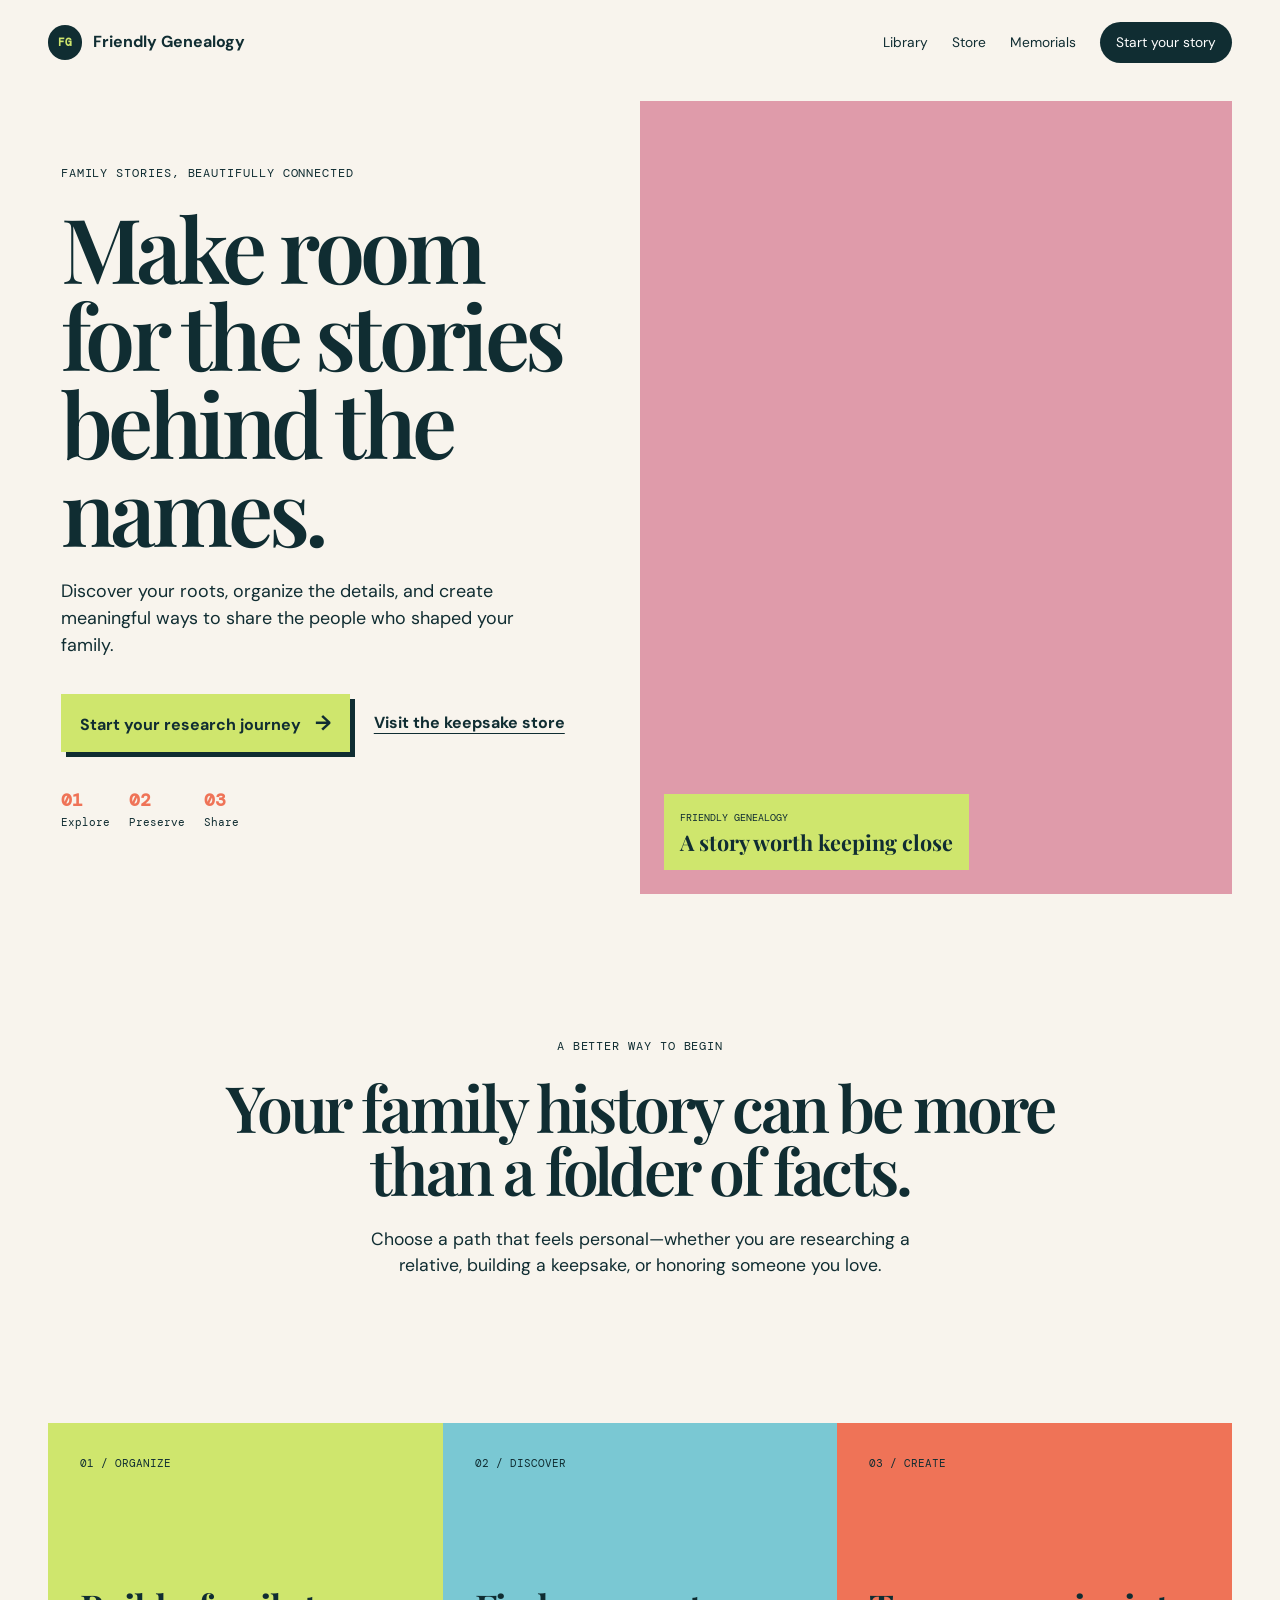
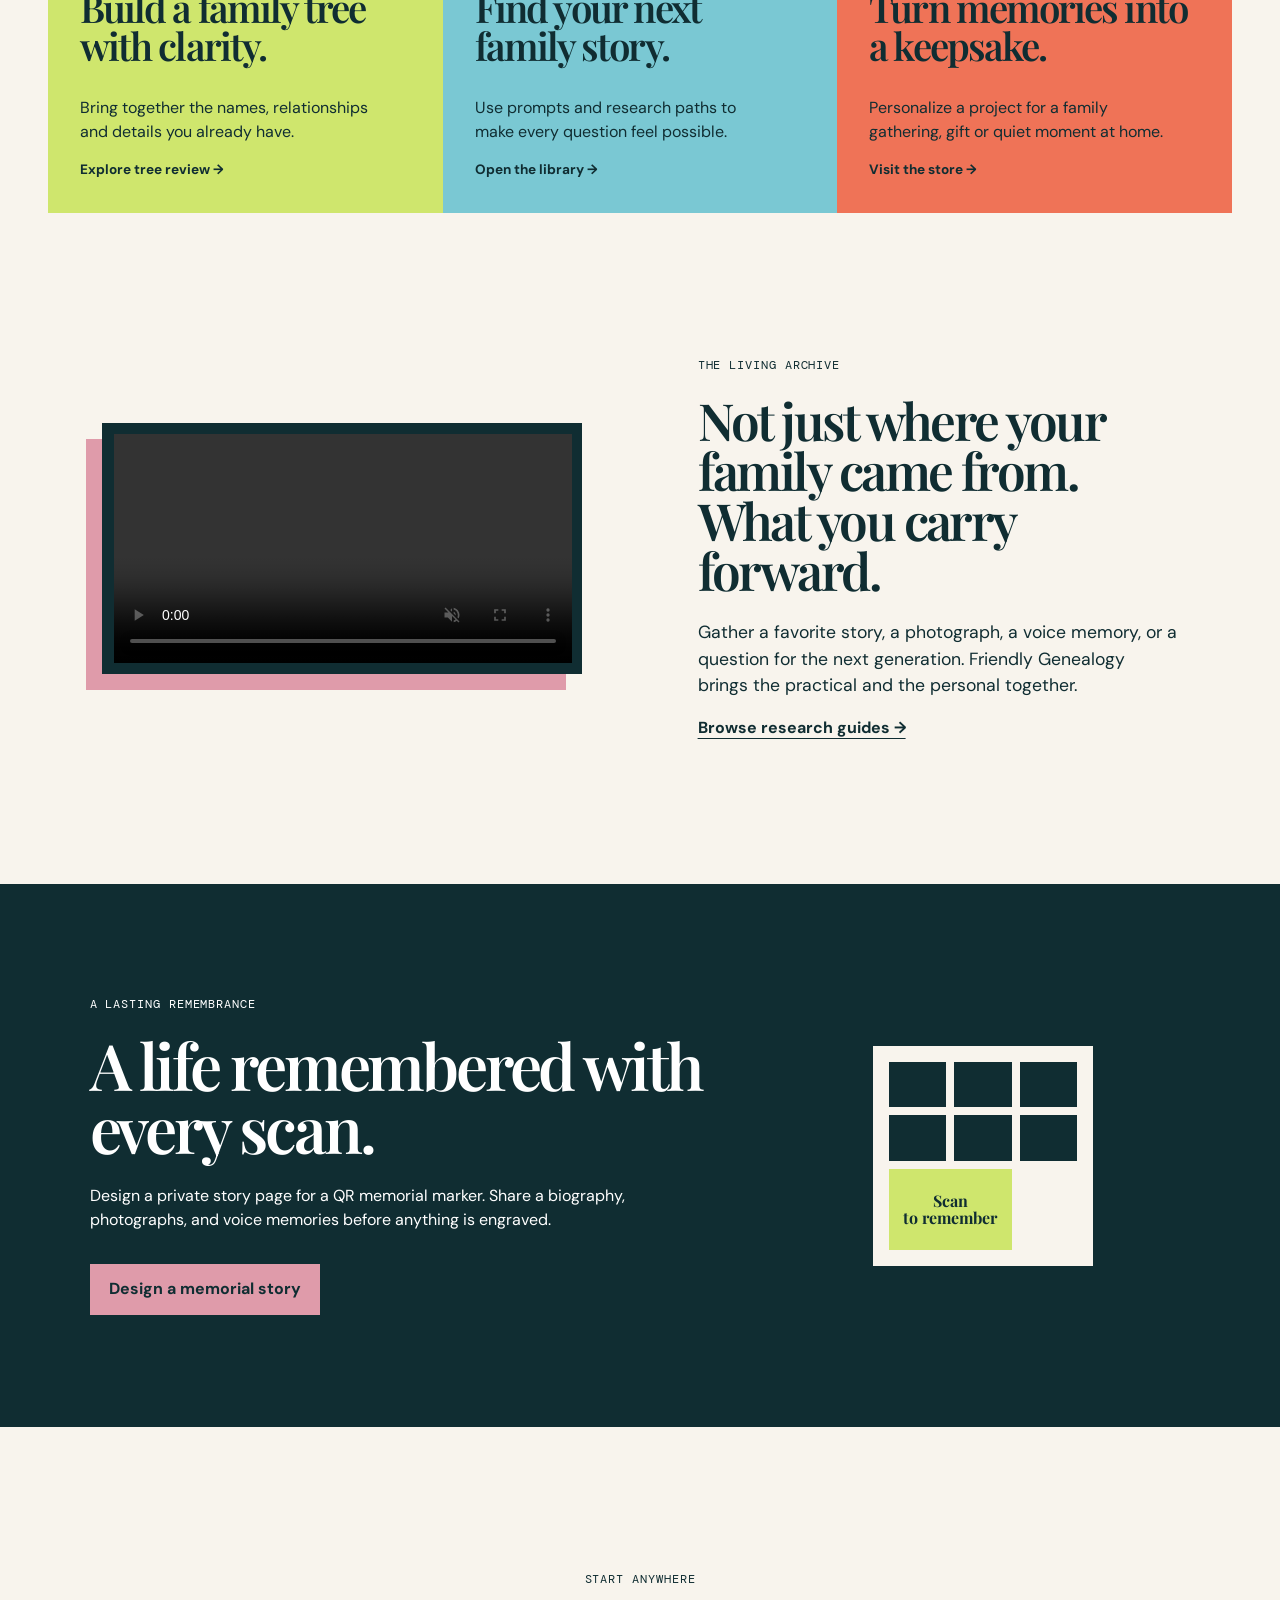
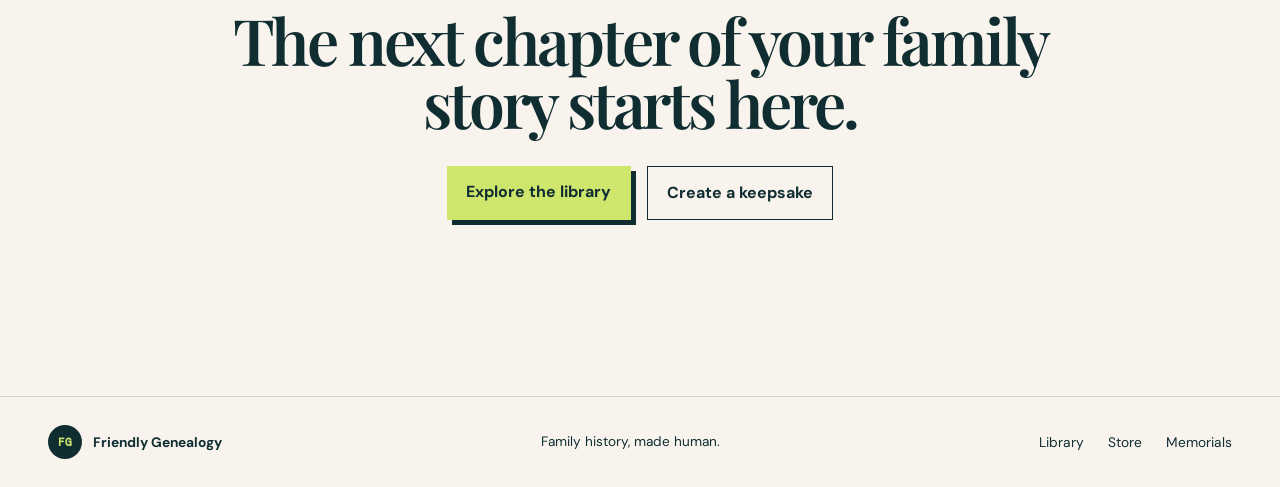
==== commit ef970412: "Add guided genealogy research paths" ====
--- a/index.html
+++ b/index.html
@@ -1,13 +1 @@
-<!doctype html>
-<html lang="en"><head><meta charset="utf-8"><meta name="viewport" content="width=device-width, initial-scale=1"><meta name="description" content="Friendly Genealogy — discover, preserve, and share your family story."><title>Friendly Genealogy | Your family story starts here</title><link rel="stylesheet" href="styles.css"></head>
-<body class="friendly-home"><a class="skip-link" href="#main">Skip to content</a>
-<header class="friendly-nav"><a class="friendly-logo" href="index.html"><span>FG</span>Friendly Genealogy</a><nav aria-label="Primary navigation"><a href="tree-review.html">Family tree</a><a href="library.html">Research library</a><a href="store.html">Keepsakes</a><a href="memorial.html">Memorials</a></nav><a class="friendly-nav-cta" href="tree-review.html">Begin your story <b>→</b></a></header>
-<main id="main">
-<section class="friendly-hero"><div class="friendly-hero-copy"><p class="friendly-kicker">A warmer way to explore family history</p><h1>Find the stories that <i>bring your family closer.</i></h1><p class="friendly-lede">Friendly Genealogy makes it simple to organize your tree, uncover the people behind it, and turn meaningful memories into something your family can share.</p><div class="friendly-actions"><a class="friendly-primary" href="tree-review.html">Explore your family tree <b>→</b></a><a class="friendly-secondary" href="#discover">Take a look around</a></div><div class="friendly-note"><span class="friendly-spark">✦</span><p>Start with a name, a photo, or a question. There is no wrong place to begin.</p></div></div><div class="friendly-hero-gallery"><figure class="hero-photo hero-photo-main"><img src="https://images.unsplash.com/photo-1511895426328-dc8714191300?auto=format&fit=crop&w=1200&q=85" alt="Family spending time together outdoors"><figcaption>Stories are better when shared.</figcaption></figure><figure class="hero-photo hero-photo-small"><img src="https://images.unsplash.com/photo-1504159506876-f8338247a14a?auto=format&fit=crop&w=700&q=85" alt="Vintage family photographs"><span>Preserve<br>what matters</span></figure><div class="hero-orbit">Your story<br>lives on <b>↗</b></div></div></section>
-<section class="friendly-intro" id="discover"><p class="friendly-kicker">One place, many meaningful ways to begin</p><h2>More than a family tree.<br><i>A home for your family story.</i></h2><p>Move between research, memories, and keepsakes without losing the personal thread that connects it all.</p></section>
-<section class="friendly-paths"><a class="friendly-path tree-path" href="tree-review.html"><span class="path-number">01</span><span class="path-icon">⌘</span><div><p>Organize</p><h3>See your family tree with fresh eyes.</h3><small>Open your workspace <b>→</b></small></div></a><a class="friendly-path library-path" href="library.html"><span class="path-number">02</span><span class="path-icon">⌕</span><div><p>Discover</p><h3>Follow the clues that make a story unfold.</h3><small>Visit the research library <b>→</b></small></div></a><a class="friendly-path store-path" href="store.html"><span class="path-number">03</span><span class="path-icon">♡</span><div><p>Create</p><h3>Make a keepsake your family will treasure.</h3><small>Browse the store <b>→</b></small></div></a></section>
-<section class="friendly-feature"><div class="feature-copy-new"><p class="friendly-kicker">Watch a family story take shape</p><h2>Small discoveries become the memories everyone talks about.</h2><p>Explore practical research ideas, collect the details that feel important, then create a way to pass them forward.</p><a class="friendly-secondary" href="library.html">Explore research resources</a></div><div class="feature-media-new"><video controls muted playsinline poster="https://images.unsplash.com/photo-1502680390469-be75c86b636f?auto=format&fit=crop&w=1200&q=85"><source src="genealogy-research-preview.mp4" type="video/mp4">Your browser does not support video.</video><span class="watch-label">A friendly<br>place to begin</span></div></section>
-<section class="friendly-memory"><div class="memory-image"><img src="https://images.unsplash.com/photo-1609220136736-443140cffec6?auto=format&fit=crop&w=1200&q=85" alt="Hands holding a collection of family photographs"></div><div class="memory-copy"><p class="friendly-kicker">Made to be passed along</p><h2>Keep the people you love <i>close.</i></h2><p>Create a family history journal, a personalized tree print, or a memorial story page with photos and voice memories.</p><div class="memory-links"><a href="store.html">Explore keepsakes <b>→</b></a><a href="memorial.html">Create a memorial story <b>→</b></a></div></div></section>
-<section class="friendly-final"><p class="friendly-kicker">Your next chapter starts here</p><h2>What would you like to remember?</h2><div><a class="friendly-primary" href="tree-review.html">Start with your tree <b>→</b></a><a class="friendly-secondary" href="library.html">Browse the library</a></div></section>
-</main>
-<footer class="friendly-footer"><a class="friendly-logo" href="index.html"><span>FG</span>Friendly Genealogy</a><p>Family history, made human.</p><div><a href="library.html">Library</a><a href="store.html">Store</a><a href="memorial.html">Memorials</a></div></footer><script src="script.js"></script></body></html>
+<!doctype html><html lang="en"><head><meta charset="utf-8"><meta name="viewport" content="width=device-width,initial-scale=1"><meta name="description" content="Friendly Genealogy — make family history visible, useful and shareable."><title>Friendly Genealogy</title><link rel="stylesheet" href="styles.css"></head><body class="modern-home"><a class="skip-link" href="#main">Skip to content</a><header class="modern-nav"><a class="wordmark" href="index.html"><span>FG</span>Friendly Genealogy</a><nav><a href="library.html">Library</a><a href="store.html">Store</a><a href="memorial.html">Memorials</a><a class="nav-cta" href="tree-review.html">Start your story</a></nav></header><main id="main"><section class="new-hero"><div class="hero-copy"><p class="kicker">Family stories, beautifully connected</p><h1>Make room for the stories behind the names.</h1><p>Discover your roots, organize the details, and create meaningful ways to share the people who shaped your family.</p><div class="hero-actions"><a href="research.html" class="button button-primary">Start your research journey <b>→</b></a><a href="store.html" class="text-link">Visit the keepsake store</a></div><div class="hero-stats"><span><b>01</b> Explore</span><span><b>02</b> Preserve</span><span><b>03</b> Share</span></div></div><div class="hero-media"><video autoplay muted loop playsinline><source src="public-keepsakes-promo.mp4" type="video/mp4"></video><div class="media-caption"><span>Friendly Genealogy</span><strong>A story worth keeping close</strong></div></div></section><section class="intro-new"><p class="kicker">A better way to begin</p><h2>Your family history can be more than a folder of facts.</h2><p>Choose a path that feels personal—whether you are researching a relative, building a keepsake, or honoring someone you love.</p></section><section class="path-grid"><a class="path path-tree" href="tree-review.html"><span>01 / Organize</span><h2>Build a family tree with clarity.</h2><p>Bring together the names, relationships and details you already have.</p><b>Explore tree review →</b></a><a class="path path-library" href="library.html"><span>02 / Discover</span><h2>Find your next family story.</h2><p>Use prompts and research paths to make every question feel possible.</p><b>Open the library →</b></a><a class="path path-store" href="store.html"><span>03 / Create</span><h2>Turn memories into a keepsake.</h2><p>Personalize a project for a family gathering, gift or quiet moment at home.</p><b>Visit the store →</b></a></section><section class="feature-split"><div class="feature-video"><video controls muted playsinline><source src="genealogy-research-preview.mp4" type="video/mp4">Your browser does not support video.</video></div><div class="feature-copy"><p class="kicker">The living archive</p><h2>Not just where your family came from. What you carry forward.</h2><p>Gather a favorite story, a photograph, a voice memory, or a question for the next generation. Friendly Genealogy brings the practical and the personal together.</p><a class="text-link" href="research.html">Browse research guides →</a></div></section><section class="memorial-new"><div><p class="kicker">A lasting remembrance</p><h2>A life remembered with every scan.</h2><p>Design a private story page for a QR memorial marker. Share a biography, photographs, and voice memories before anything is engraved.</p><a class="button button-light" href="memorial.html">Design a memorial story</a></div><div class="memorial-code" aria-hidden="true"><i></i><i></i><i></i><i></i><i></i><i></i><strong>Scan<br>to remember</strong></div></section><section class="final-new"><p class="kicker">Start anywhere</p><h2>The next chapter of your family story starts here.</h2><div><a class="button button-primary" href="library.html">Explore the library</a><a class="button button-outline" href="store.html">Create a keepsake</a></div></section></main><footer class="modern-footer"><a class="wordmark" href="index.html"><span>FG</span>Friendly Genealogy</a><p>Family history, made human.</p><div><a href="library.html">Library</a><a href="store.html">Store</a><a href="memorial.html">Memorials</a></div></footer><script src="script.js"></script></body></html>
--- a/styles.css
+++ b/styles.css
@@ -1,3 +1,7 @@
 @import url('https://fonts.googleapis.com/css2?family=DM+Mono:wght@400;500&family=DM+Sans:wght@400;500;600;700&family=Playfair+Display:ital,wght@0,600;0,700;1,600&display=swap');:root{--ink:#102d32;--paper:#f8f4ed;--lime:#cfe66d;--orange:#ef7357;--pink:#df9baa;--blue:#7ac8d3;--green:#4e9b78}*{box-sizing:border-box}html{scroll-behavior:smooth}body{margin:0;background:var(--paper);color:var(--ink);font-family:"DM Sans",sans-serif;line-height:1.5}a{color:inherit}.skip-link{position:absolute;left:-999px}.skip-link:focus{left:1rem;top:1rem;z-index:9}.modern-nav,.modern-footer{align-items:center;display:flex;justify-content:space-between;margin:auto;max-width:1400px;padding:1.35rem 3rem}.wordmark{align-items:center;display:flex;font-size:1rem;font-weight:700;gap:.65rem;text-decoration:none}.wordmark span{align-items:center;background:var(--ink);border-radius:50%;color:var(--lime);display:flex;font-family:"DM Mono";font-size:.7rem;height:2.15rem;justify-content:center;width:2.15rem}.modern-nav nav,.modern-footer div{display:flex;align-items:center;gap:1.5rem}.modern-nav nav a,.modern-footer a{font-size:.86rem;text-decoration:none}.nav-cta{background:var(--ink);border-radius:2rem;color:#fff;padding:.65rem 1rem}.new-hero{display:grid;grid-template-columns:1fr 1fr;max-width:1400px;margin:1rem auto 0;min-height:650px;padding:0 3rem}.hero-copy{align-self:center;padding:4rem 5vw 4rem 1vw}.kicker{font-family:"DM Mono";font-size:.72rem;letter-spacing:.08em;margin:0 0 1.3rem;text-transform:uppercase}.new-hero h1,.intro-new h2,.path h2,.feature-copy h2,.memorial-new h2,.final-new h2{font-family:"Playfair Display",serif;font-weight:600;letter-spacing:-.05em;line-height:.98}.new-hero h1{font-size:clamp(3.8rem,7vw,7rem);margin:0 0 1.5rem}.new-hero p:not(.kicker){font-size:1.12rem;max-width:470px}.hero-actions{align-items:center;display:flex;gap:1.5rem;margin:2.2rem 0}.button{display:inline-block;font-weight:700;padding:.85rem 1.2rem;text-decoration:none}.button-primary{background:var(--lime);box-shadow:5px 5px 0 var(--ink)}.button-primary b{font-size:1.3rem;margin-left:.6rem}.text-link{font-weight:700;text-underline-offset:.3rem}.hero-stats{display:flex;gap:1.2rem}.hero-stats span{font-family:"DM Mono";font-size:.7rem}.hero-stats b{color:var(--orange);display:block;font-size:1.1rem}.hero-media{background:var(--pink);min-height:650px;overflow:hidden;position:relative}.hero-media video{height:100%;object-fit:cover;width:100%}.media-caption{background:var(--lime);bottom:1.5rem;left:1.5rem;padding:1rem;position:absolute}.media-caption span{display:block;font-family:"DM Mono";font-size:.65rem;text-transform:uppercase}.media-caption strong{display:block;font-family:"Playfair Display";font-size:1.35rem;line-height:1.1;margin-top:.3rem}.intro-new{margin:0 auto;max-width:900px;padding:9rem 2rem;text-align:center}.intro-new h2{font-size:clamp(2.7rem,5vw,5rem);margin:0}.intro-new p:last-child{font-size:1.1rem;margin:1.5rem auto 0;max-width:570px}.path-grid{display:grid;grid-template-columns:repeat(3,1fr);margin:auto;max-width:1400px;padding:0 3rem}.path{color:var(--ink);display:flex;flex-direction:column;min-height:390px;padding:2rem;text-decoration:none}.path span{font-family:"DM Mono";font-size:.68rem;text-transform:uppercase}.path h2{font-size:clamp(2rem,3vw,3.1rem);margin:auto 0 1rem}.path p{max-width:300px}.path b{font-size:.85rem}.path-tree{background:var(--lime)}.path-library{background:var(--blue)}.path-store{background:var(--orange)}.feature-split{align-items:center;display:grid;gap:9vw;grid-template-columns:1fr 1fr;margin:0 auto;max-width:1400px;padding:9rem 8vw}.feature-video{background:var(--ink);box-shadow:-16px 16px 0 var(--pink);padding:.7rem}.feature-video video{display:block;width:100%}.feature-copy h2{font-size:clamp(2.7rem,4vw,4.5rem);margin:0 0 1.5rem}.feature-copy p:not(.kicker){font-size:1.1rem}.memorial-new{background:var(--ink);color:#fff;display:grid;gap:3rem;grid-template-columns:1fr .65fr;padding:7rem max(7vw,2rem)}.memorial-new h2{font-size:clamp(2.8rem,5vw,5rem);margin:0 0 1.5rem;max-width:700px}.memorial-new p:not(.kicker){max-width:550px}.button-light{background:var(--pink);color:var(--ink);margin-top:1rem}.memorial-code{align-self:center;background:var(--paper);display:grid;gap:8px;grid-template-columns:repeat(3,1fr);height:220px;justify-self:center;padding:1rem;width:220px}.memorial-code i{background:var(--ink)}.memorial-code strong{align-items:center;background:var(--lime);color:var(--ink);display:flex;font-family:"Playfair Display";font-size:1rem;grid-column:span 2;justify-content:center;line-height:1.1;text-align:center}.final-new{padding:9rem 2rem;text-align:center}.final-new h2{font-size:clamp(2.9rem,5vw,5.5rem);margin:0 auto 2rem;max-width:850px}.final-new div{display:flex;gap:1rem;justify-content:center}.button-outline{border:1px solid var(--ink)}.modern-footer{border-top:1px solid #d8d1c5;margin-top:2rem}.modern-footer p{font-size:.85rem}@media(max-width:760px){.modern-nav,.modern-footer{padding:1rem 1.3rem}.modern-nav nav{gap:.7rem}.modern-nav nav a:not(.nav-cta){display:none}.new-hero{display:flex;flex-direction:column;padding:0}.hero-copy{padding:4rem 1.5rem}.hero-media{min-height:380px}.hero-media video{min-height:380px}.path-grid{grid-template-columns:1fr;padding:0}.path{min-height:280px}.feature-split,.memorial-new{grid-template-columns:1fr;padding:5rem 1.5rem}.feature-split{gap:4rem}.modern-footer{align-items:flex-start;flex-direction:column;gap:1rem}.modern-footer div{gap:1rem}.intro-new{padding:6rem 1.5rem}}
-/* Friendly Genealogy home: presentation-only styles. Detail and app routes retain their existing styling. */
-.friendly-home{background:#faf7f2;color:#173d3c}.friendly-nav,.friendly-footer{max-width:1360px;margin:auto;padding:22px 32px;display:flex;align-items:center;justify-content:space-between}.friendly-logo{display:flex;align-items:center;gap:10px;font-weight:700;text-decoration:none;letter-spacing:-.04em}.friendly-logo span{display:grid;place-items:center;width:33px;height:33px;border-radius:50%;background:#173d3c;color:#f1dc7e;font:12px "DM Mono",monospace;letter-spacing:0}.friendly-nav nav{display:flex;gap:28px}.friendly-nav nav a,.friendly-footer a{font-size:13px;font-weight:600;text-decoration:none}.friendly-nav-cta{font-size:13px;font-weight:700;text-decoration:none;padding:11px 15px;background:#173d3c;color:#fff;border-radius:99px}.friendly-nav-cta b,.friendly-primary b,.friendly-path b,.memory-links b{padding-left:8px}.friendly-hero{max-width:1360px;margin:7px auto 0;background:#dcead8;display:grid;grid-template-columns:1fr 1fr;min-height:650px;overflow:hidden;border-radius:24px}.friendly-hero-copy{padding:86px 7% 70px 10%}.friendly-kicker{font:11px "DM Mono",monospace;text-transform:uppercase;letter-spacing:.1em;color:#51746c;margin:0 0 22px}.friendly-hero h1,.friendly-intro h2,.feature-copy-new h2,.memory-copy h2,.friendly-final h2{font:600 clamp(42px,5vw,73px)/.98 "Playfair Display",serif;letter-spacing:-.055em;margin:0}.friendly-hero h1 i,.friendly-intro h2 i,.memory-copy h2 i{font-weight:600;color:#dc7358}.friendly-lede{max-width:475px;font-size:17px;line-height:1.65;margin:27px 0}.friendly-actions{display:flex;align-items:center;gap:25px}.friendly-primary{display:inline-block;background:#173d3c;color:#fff;border-radius:4px;padding:16px 18px;text-decoration:none;font-size:14px;font-weight:700}.friendly-secondary{font-size:14px;font-weight:700;text-decoration:underline;text-underline-offset:5px}.friendly-note{display:flex;gap:11px;margin-top:58px;max-width:360px}.friendly-note p{font-size:13px;line-height:1.5;margin:0}.friendly-spark{color:#dd7357}.friendly-hero-gallery{background:#edcebd;position:relative;min-height:650px}.hero-photo{position:absolute;margin:0;overflow:hidden}.hero-photo img,.memory-image img{width:100%;height:100%;display:block;object-fit:cover}.hero-photo-main{left:13%;top:10%;width:62%;height:72%;transform:rotate(-4deg);box-shadow:17px 19px 0 #f9f5ea}.hero-photo-main figcaption{position:absolute;bottom:14px;left:14px;color:white;font:600 17px "Playfair Display",serif;text-shadow:0 1px 8px #000}.hero-photo-small{right:6%;bottom:9%;width:35%;height:33%;border:8px solid #fff8ed;transform:rotate(7deg)}.hero-photo-small span{position:absolute;inset:auto 10px 10px;background:#f0de79;padding:7px 10px;font:600 13px/1 "Playfair Display",serif}.hero-orbit{position:absolute;right:10%;top:11%;width:105px;height:105px;border-radius:50%;background:#173d3c;color:#f1dc7e;display:grid;place-items:center;text-align:center;font:16px/1.05 "Playfair Display",serif;transform:rotate(10deg)}.hero-orbit b{font:20px Arial}.friendly-intro{max-width:840px;margin:auto;text-align:center;padding:140px 24px 80px}.friendly-intro h2{font-size:clamp(40px,5vw,64px)}.friendly-intro>p:last-child{color:#53706b;max-width:530px;line-height:1.65;margin:26px auto 0}.friendly-paths{max-width:1300px;margin:auto;display:grid;grid-template-columns:repeat(3,1fr);gap:15px}.friendly-path{color:#173d3c;text-decoration:none;min-height:370px;padding:26px;display:flex;flex-direction:column;position:relative}.tree-path{background:#cfe870}.library-path{background:#b8dce1}.store-path{background:#ef9e7d}.path-number{font:12px "DM Mono",monospace}.path-icon{font:54px "Playfair Display",serif;margin:35px 0 auto}.friendly-path p{font:11px "DM Mono",monospace;text-transform:uppercase;margin:0 0 13px}.friendly-path h3{font:600 30px/1.03 "Playfair Display",serif;letter-spacing:-.04em;margin:0 0 25px;max-width:280px}.friendly-path small{font-size:13px;font-weight:700}.friendly-feature{max-width:1230px;margin:150px auto;display:grid;grid-template-columns:.9fr 1.1fr;align-items:center;gap:10vw;padding:0 30px}.feature-copy-new h2,.memory-copy h2{font-size:clamp(38px,4.2vw,58px)}.feature-copy-new>p:not(.friendly-kicker){line-height:1.65;margin:24px 0 29px;color:#4b6660}.feature-media-new{background:#173d3c;padding:12px;position:relative;box-shadow:-15px 15px 0 #ef9e7d}.feature-media-new video{display:block;width:100%;aspect-ratio:1.35;object-fit:cover}.watch-label{position:absolute;right:-30px;bottom:-29px;background:#f0de79;padding:16px;font:600 20px/1 "Playfair Display",serif}.friendly-memory{background:#173d3c;color:#fff;display:grid;grid-template-columns:1fr 1fr;min-height:530px}.memory-image{overflow:hidden}.memory-copy{align-self:center;padding:70px 13%}.memory-copy .friendly-kicker{color:#b9d9ce}.memory-copy h2{color:#fff}.memory-copy p:not(.friendly-kicker){color:#d2e0da;line-height:1.65;margin:25px 0}.memory-links{display:grid;gap:13px;margin-top:31px}.memory-links a{font-size:14px;font-weight:700;color:#fff}.friendly-final{text-align:center;padding:140px 24px}.friendly-final h2{font-size:clamp(42px,5vw,70px);margin-bottom:32px}.friendly-final>div{display:flex;justify-content:center;align-items:center;gap:25px}.friendly-footer{border-top:1px solid #d7d7cf}.friendly-footer p{font-size:13px;color:#66807a}.friendly-footer>div{display:flex;gap:18px}@media(max-width:800px){.friendly-nav{padding:18px 20px}.friendly-nav nav{display:none}.friendly-hero{display:block;border-radius:0}.friendly-hero-copy{padding:65px 25px}.friendly-hero-gallery{min-height:430px}.hero-photo-main{left:14%;width:62%;height:72%}.friendly-intro{padding:90px 20px 55px}.friendly-paths{grid-template-columns:1fr;gap:0}.friendly-path{min-height:265px}.path-icon{margin:14px 0 auto}.friendly-feature{grid-template-columns:1fr;gap:55px;margin:90px auto;padding:0 22px}.friendly-memory{grid-template-columns:1fr}.memory-image{height:340px}.memory-copy{padding:70px 26px}.friendly-footer{align-items:flex-start;flex-direction:column;gap:16px;padding:28px 22px}.friendly-footer p{margin:0}.hero-orbit{right:4%;top:8%}}@media(max-width:430px){.friendly-nav-cta{padding:9px 11px}.friendly-logo{font-size:14px}.friendly-actions,.friendly-final>div{align-items:flex-start;flex-direction:column;gap:18px}.friendly-hero h1{font-size:45px}.hero-photo-small{width:41%;right:4%}}
+/* Guided research library */
+.research-journey{background:var(--lime);padding:5rem max(7vw,1.5rem)}
+.research-resources{display:grid;gap:4rem;grid-template-columns:.8fr 1.2fr;padding:7rem max(7vw,1.5rem)}
+.research-resources h2,.research-notes h2{font-family:"Playfair Display",serif;font-size:clamp(2.5rem,4vw,4rem);letter-spacing:-.05em;line-height:.98;margin:.5rem 0 1.4rem}
+.resource-list{border-top:1px solid #c9c4b7}.resource-list a{border-bottom:1px solid #c9c4b7;display:grid;gap:.4rem;padding:1.3rem 0;text-decoration:none}.resource-list strong{font-size:1.1rem}.resource-list span{color:#4a5b5d;font-size:.92rem}.resource-list b{color:#d85d44;font-family:"DM Mono";font-size:.7rem;margin-top:.4rem;text-transform:uppercase}.research-notes{background:var(--blue);padding:6rem max(7vw,1.5rem)}.research-notes ol{max-width:680px;padding-left:1.3rem}.research-notes li{margin:.8rem 0}.research-notes .button{margin-top:1.4rem}.button-sun{background:var(--lime);box-shadow:5px 5px 0 var(--ink)}
+@media(max-width:760px){.research-resources{grid-template-columns:1fr;padding:4rem 1.5rem}.research-journey,.research-notes{padding:4rem 1.5rem}}
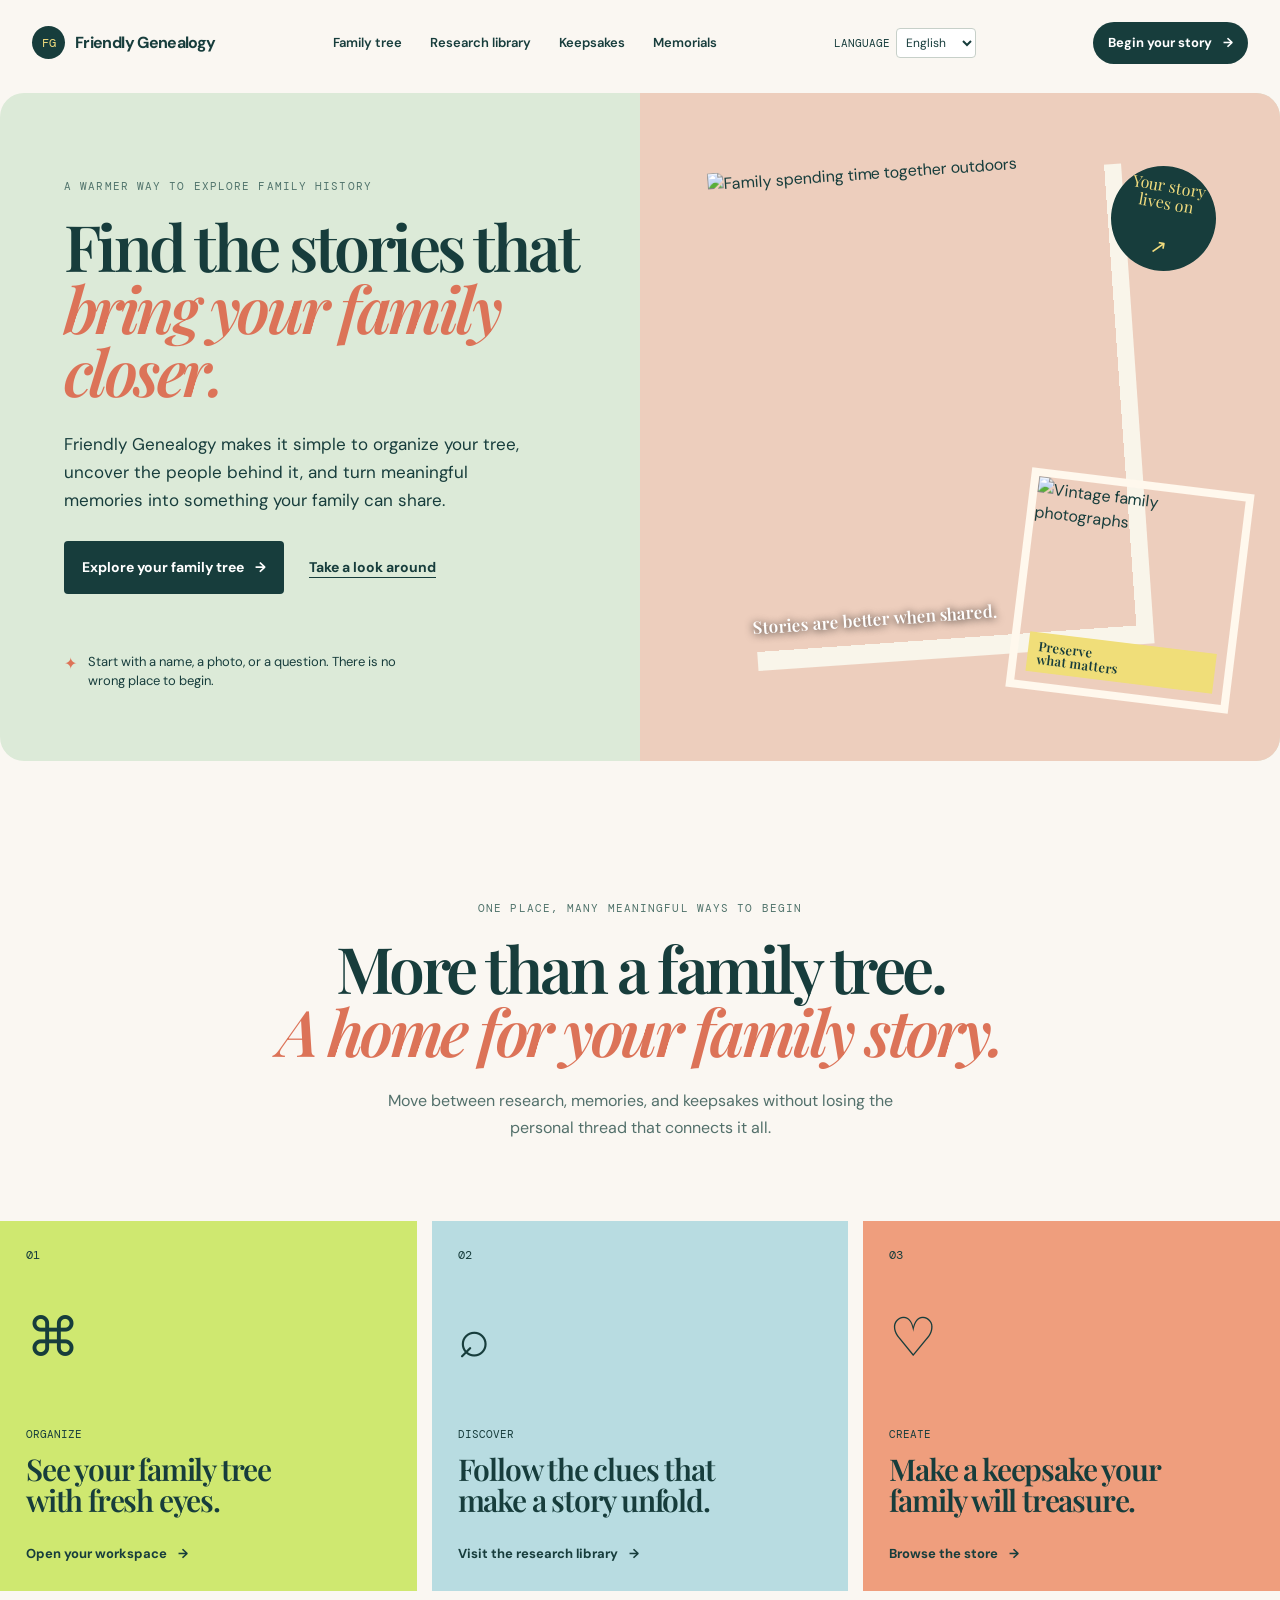
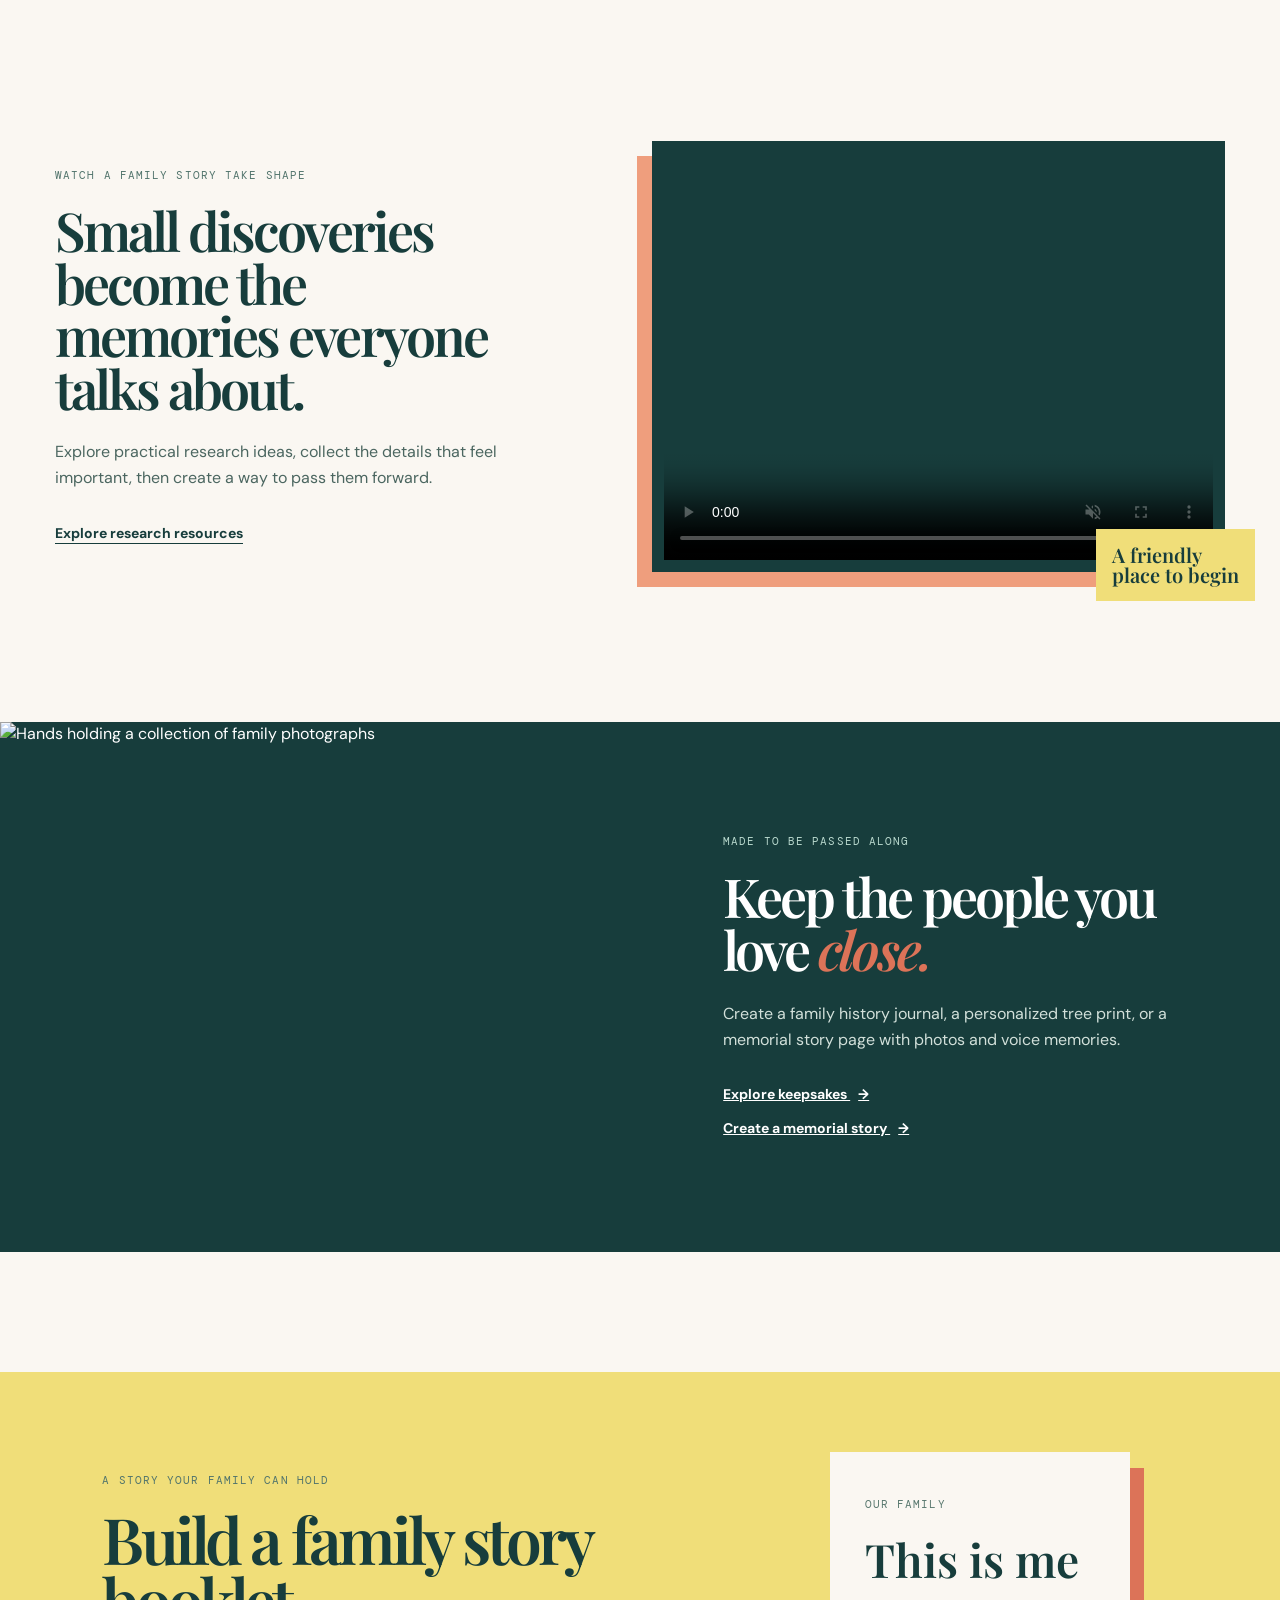
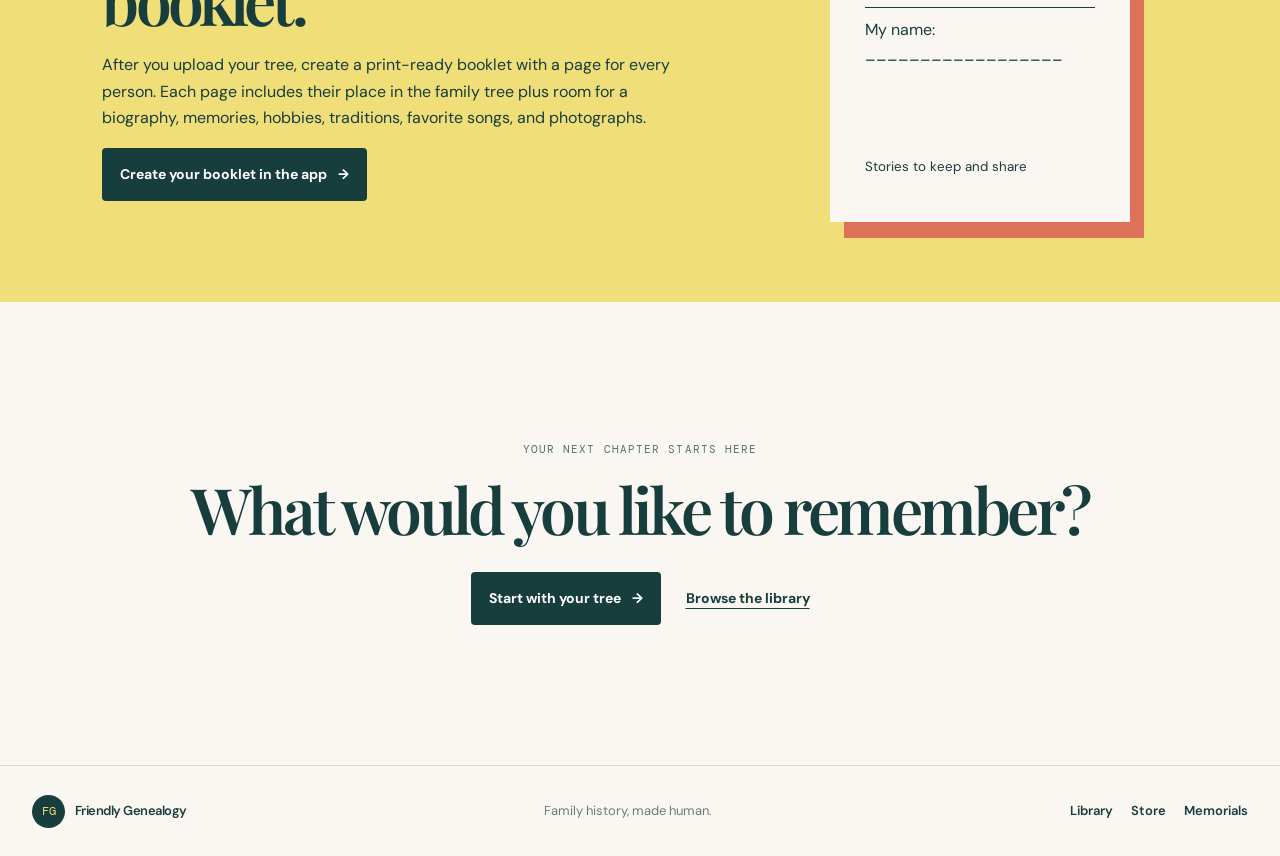
==== commit 6b54ba23: "Add multilingual family booklet promotion" ====
--- a/index.html
+++ b/index.html
@@ -1 +1,13 @@
-<!doctype html><html lang="en"><head><meta charset="utf-8"><meta name="viewport" content="width=device-width,initial-scale=1"><meta name="description" content="Friendly Genealogy — make family history visible, useful and shareable."><title>Friendly Genealogy</title><link rel="stylesheet" href="styles.css"></head><body class="modern-home"><a class="skip-link" href="#main">Skip to content</a><header class="modern-nav"><a class="wordmark" href="index.html"><span>FG</span>Friendly Genealogy</a><nav><a href="library.html">Library</a><a href="store.html">Store</a><a href="memorial.html">Memorials</a><a class="nav-cta" href="tree-review.html">Start your story</a></nav></header><main id="main"><section class="new-hero"><div class="hero-copy"><p class="kicker">Family stories, beautifully connected</p><h1>Make room for the stories behind the names.</h1><p>Discover your roots, organize the details, and create meaningful ways to share the people who shaped your family.</p><div class="hero-actions"><a href="research.html" class="button button-primary">Start your research journey <b>→</b></a><a href="store.html" class="text-link">Visit the keepsake store</a></div><div class="hero-stats"><span><b>01</b> Explore</span><span><b>02</b> Preserve</span><span><b>03</b> Share</span></div></div><div class="hero-media"><video autoplay muted loop playsinline><source src="public-keepsakes-promo.mp4" type="video/mp4"></video><div class="media-caption"><span>Friendly Genealogy</span><strong>A story worth keeping close</strong></div></div></section><section class="intro-new"><p class="kicker">A better way to begin</p><h2>Your family history can be more than a folder of facts.</h2><p>Choose a path that feels personal—whether you are researching a relative, building a keepsake, or honoring someone you love.</p></section><section class="path-grid"><a class="path path-tree" href="tree-review.html"><span>01 / Organize</span><h2>Build a family tree with clarity.</h2><p>Bring together the names, relationships and details you already have.</p><b>Explore tree review →</b></a><a class="path path-library" href="library.html"><span>02 / Discover</span><h2>Find your next family story.</h2><p>Use prompts and research paths to make every question feel possible.</p><b>Open the library →</b></a><a class="path path-store" href="store.html"><span>03 / Create</span><h2>Turn memories into a keepsake.</h2><p>Personalize a project for a family gathering, gift or quiet moment at home.</p><b>Visit the store →</b></a></section><section class="feature-split"><div class="feature-video"><video controls muted playsinline><source src="genealogy-research-preview.mp4" type="video/mp4">Your browser does not support video.</video></div><div class="feature-copy"><p class="kicker">The living archive</p><h2>Not just where your family came from. What you carry forward.</h2><p>Gather a favorite story, a photograph, a voice memory, or a question for the next generation. Friendly Genealogy brings the practical and the personal together.</p><a class="text-link" href="research.html">Browse research guides →</a></div></section><section class="memorial-new"><div><p class="kicker">A lasting remembrance</p><h2>A life remembered with every scan.</h2><p>Design a private story page for a QR memorial marker. Share a biography, photographs, and voice memories before anything is engraved.</p><a class="button button-light" href="memorial.html">Design a memorial story</a></div><div class="memorial-code" aria-hidden="true"><i></i><i></i><i></i><i></i><i></i><i></i><strong>Scan<br>to remember</strong></div></section><section class="final-new"><p class="kicker">Start anywhere</p><h2>The next chapter of your family story starts here.</h2><div><a class="button button-primary" href="library.html">Explore the library</a><a class="button button-outline" href="store.html">Create a keepsake</a></div></section></main><footer class="modern-footer"><a class="wordmark" href="index.html"><span>FG</span>Friendly Genealogy</a><p>Family history, made human.</p><div><a href="library.html">Library</a><a href="store.html">Store</a><a href="memorial.html">Memorials</a></div></footer><script src="script.js"></script></body></html>
+<!doctype html>
+<html lang="en"><head><meta charset="utf-8"><meta name="viewport" content="width=device-width, initial-scale=1"><meta name="description" content="Friendly Genealogy — discover, preserve, and share your family story."><title>Friendly Genealogy | Your family story starts here</title><link rel="stylesheet" href="styles.css"></head>
+<body class="friendly-home"><a class="skip-link" href="#main">Skip to content</a>
+<header class="friendly-nav"><a class="friendly-logo" href="index.html"><span>FG</span>Friendly Genealogy</a><nav aria-label="Primary navigation"><a href="tree-review.html">Family tree</a><a href="library.html">Research library</a><a href="store.html">Keepsakes</a><a href="memorial.html">Memorials</a></nav><label class="language-picker">Language <select data-language><option value="en">English</option><option value="es">Español</option><option value="fr">Français</option><option value="de">Deutsch</option></select></label><a class="friendly-nav-cta" href="tree-review.html">Begin your story <b>→</b></a></header>
+<main id="main">
+<section class="friendly-hero"><div class="friendly-hero-copy"><p class="friendly-kicker">A warmer way to explore family history</p><h1>Find the stories that <i>bring your family closer.</i></h1><p class="friendly-lede">Friendly Genealogy makes it simple to organize your tree, uncover the people behind it, and turn meaningful memories into something your family can share.</p><div class="friendly-actions"><a class="friendly-primary" href="tree-review.html">Explore your family tree <b>→</b></a><a class="friendly-secondary" href="#discover">Take a look around</a></div><div class="friendly-note"><span class="friendly-spark">✦</span><p>Start with a name, a photo, or a question. There is no wrong place to begin.</p></div></div><div class="friendly-hero-gallery"><figure class="hero-photo hero-photo-main"><img src="https://images.unsplash.com/photo-1511895426328-dc8714191300?auto=format&fit=crop&w=1200&q=85" alt="Family spending time together outdoors"><figcaption>Stories are better when shared.</figcaption></figure><figure class="hero-photo hero-photo-small"><img src="https://images.unsplash.com/photo-1504159506876-f8338247a14a?auto=format&fit=crop&w=700&q=85" alt="Vintage family photographs"><span>Preserve<br>what matters</span></figure><div class="hero-orbit">Your story<br>lives on <b>↗</b></div></div></section>
+<section class="friendly-intro" id="discover"><p class="friendly-kicker">One place, many meaningful ways to begin</p><h2>More than a family tree.<br><i>A home for your family story.</i></h2><p>Move between research, memories, and keepsakes without losing the personal thread that connects it all.</p></section>
+<section class="friendly-paths"><a class="friendly-path tree-path" href="tree-review.html"><span class="path-number">01</span><span class="path-icon">⌘</span><div><p>Organize</p><h3>See your family tree with fresh eyes.</h3><small>Open your workspace <b>→</b></small></div></a><a class="friendly-path library-path" href="library.html"><span class="path-number">02</span><span class="path-icon">⌕</span><div><p>Discover</p><h3>Follow the clues that make a story unfold.</h3><small>Visit the research library <b>→</b></small></div></a><a class="friendly-path store-path" href="store.html"><span class="path-number">03</span><span class="path-icon">♡</span><div><p>Create</p><h3>Make a keepsake your family will treasure.</h3><small>Browse the store <b>→</b></small></div></a></section>
+<section class="friendly-feature"><div class="feature-copy-new"><p class="friendly-kicker">Watch a family story take shape</p><h2>Small discoveries become the memories everyone talks about.</h2><p>Explore practical research ideas, collect the details that feel important, then create a way to pass them forward.</p><a class="friendly-secondary" href="library.html">Explore research resources</a></div><div class="feature-media-new"><video controls muted playsinline poster="https://images.unsplash.com/photo-1502680390469-be75c86b636f?auto=format&fit=crop&w=1200&q=85"><source src="genealogy-research-preview.mp4" type="video/mp4">Your browser does not support video.</video><span class="watch-label">A friendly<br>place to begin</span></div></section>
+<section class="friendly-memory"><div class="memory-image"><img src="https://images.unsplash.com/photo-1609220136736-443140cffec6?auto=format&fit=crop&w=1200&q=85" alt="Hands holding a collection of family photographs"></div><div class="memory-copy"><p class="friendly-kicker">Made to be passed along</p><h2>Keep the people you love <i>close.</i></h2><p>Create a family history journal, a personalized tree print, or a memorial story page with photos and voice memories.</p><div class="memory-links"><a href="store.html">Explore keepsakes <b>→</b></a><a href="memorial.html">Create a memorial story <b>→</b></a></div></div></section>
+<section class="booklet-promo"><div><p class="friendly-kicker">A story your family can hold</p><h2>Build a family story booklet.</h2><p>After you upload your tree, create a print-ready booklet with a page for every person. Each page includes their place in the family tree plus room for a biography, memories, hobbies, traditions, favorite songs, and photographs.</p><a class="friendly-primary" href="tree-review.html">Create your booklet in the app <b>→</b></a></div><div class="booklet-cover" aria-label="Family story booklet preview"><span>OUR FAMILY</span><strong>This is me</strong><i>My name: __________________</i><small>Stories to keep and share</small></div></section><section class="friendly-final"><p class="friendly-kicker">Your next chapter starts here</p><h2>What would you like to remember?</h2><div><a class="friendly-primary" href="tree-review.html">Start with your tree <b>→</b></a><a class="friendly-secondary" href="library.html">Browse the library</a></div></section>
+</main>
+<footer class="friendly-footer"><a class="friendly-logo" href="index.html"><span>FG</span>Friendly Genealogy</a><p>Family history, made human.</p><div><a href="library.html">Library</a><a href="store.html">Store</a><a href="memorial.html">Memorials</a></div></footer><script src="script.js"></script><script src="translations.js"></script></body></html>
--- a/styles.css
+++ b/styles.css
@@ -1,7 +1,4 @@
 @import url('https://fonts.googleapis.com/css2?family=DM+Mono:wght@400;500&family=DM+Sans:wght@400;500;600;700&family=Playfair+Display:ital,wght@0,600;0,700;1,600&display=swap');:root{--ink:#102d32;--paper:#f8f4ed;--lime:#cfe66d;--orange:#ef7357;--pink:#df9baa;--blue:#7ac8d3;--green:#4e9b78}*{box-sizing:border-box}html{scroll-behavior:smooth}body{margin:0;background:var(--paper);color:var(--ink);font-family:"DM Sans",sans-serif;line-height:1.5}a{color:inherit}.skip-link{position:absolute;left:-999px}.skip-link:focus{left:1rem;top:1rem;z-index:9}.modern-nav,.modern-footer{align-items:center;display:flex;justify-content:space-between;margin:auto;max-width:1400px;padding:1.35rem 3rem}.wordmark{align-items:center;display:flex;font-size:1rem;font-weight:700;gap:.65rem;text-decoration:none}.wordmark span{align-items:center;background:var(--ink);border-radius:50%;color:var(--lime);display:flex;font-family:"DM Mono";font-size:.7rem;height:2.15rem;justify-content:center;width:2.15rem}.modern-nav nav,.modern-footer div{display:flex;align-items:center;gap:1.5rem}.modern-nav nav a,.modern-footer a{font-size:.86rem;text-decoration:none}.nav-cta{background:var(--ink);border-radius:2rem;color:#fff;padding:.65rem 1rem}.new-hero{display:grid;grid-template-columns:1fr 1fr;max-width:1400px;margin:1rem auto 0;min-height:650px;padding:0 3rem}.hero-copy{align-self:center;padding:4rem 5vw 4rem 1vw}.kicker{font-family:"DM Mono";font-size:.72rem;letter-spacing:.08em;margin:0 0 1.3rem;text-transform:uppercase}.new-hero h1,.intro-new h2,.path h2,.feature-copy h2,.memorial-new h2,.final-new h2{font-family:"Playfair Display",serif;font-weight:600;letter-spacing:-.05em;line-height:.98}.new-hero h1{font-size:clamp(3.8rem,7vw,7rem);margin:0 0 1.5rem}.new-hero p:not(.kicker){font-size:1.12rem;max-width:470px}.hero-actions{align-items:center;display:flex;gap:1.5rem;margin:2.2rem 0}.button{display:inline-block;font-weight:700;padding:.85rem 1.2rem;text-decoration:none}.button-primary{background:var(--lime);box-shadow:5px 5px 0 var(--ink)}.button-primary b{font-size:1.3rem;margin-left:.6rem}.text-link{font-weight:700;text-underline-offset:.3rem}.hero-stats{display:flex;gap:1.2rem}.hero-stats span{font-family:"DM Mono";font-size:.7rem}.hero-stats b{color:var(--orange);display:block;font-size:1.1rem}.hero-media{background:var(--pink);min-height:650px;overflow:hidden;position:relative}.hero-media video{height:100%;object-fit:cover;width:100%}.media-caption{background:var(--lime);bottom:1.5rem;left:1.5rem;padding:1rem;position:absolute}.media-caption span{display:block;font-family:"DM Mono";font-size:.65rem;text-transform:uppercase}.media-caption strong{display:block;font-family:"Playfair Display";font-size:1.35rem;line-height:1.1;margin-top:.3rem}.intro-new{margin:0 auto;max-width:900px;padding:9rem 2rem;text-align:center}.intro-new h2{font-size:clamp(2.7rem,5vw,5rem);margin:0}.intro-new p:last-child{font-size:1.1rem;margin:1.5rem auto 0;max-width:570px}.path-grid{display:grid;grid-template-columns:repeat(3,1fr);margin:auto;max-width:1400px;padding:0 3rem}.path{color:var(--ink);display:flex;flex-direction:column;min-height:390px;padding:2rem;text-decoration:none}.path span{font-family:"DM Mono";font-size:.68rem;text-transform:uppercase}.path h2{font-size:clamp(2rem,3vw,3.1rem);margin:auto 0 1rem}.path p{max-width:300px}.path b{font-size:.85rem}.path-tree{background:var(--lime)}.path-library{background:var(--blue)}.path-store{background:var(--orange)}.feature-split{align-items:center;display:grid;gap:9vw;grid-template-columns:1fr 1fr;margin:0 auto;max-width:1400px;padding:9rem 8vw}.feature-video{background:var(--ink);box-shadow:-16px 16px 0 var(--pink);padding:.7rem}.feature-video video{display:block;width:100%}.feature-copy h2{font-size:clamp(2.7rem,4vw,4.5rem);margin:0 0 1.5rem}.feature-copy p:not(.kicker){font-size:1.1rem}.memorial-new{background:var(--ink);color:#fff;display:grid;gap:3rem;grid-template-columns:1fr .65fr;padding:7rem max(7vw,2rem)}.memorial-new h2{font-size:clamp(2.8rem,5vw,5rem);margin:0 0 1.5rem;max-width:700px}.memorial-new p:not(.kicker){max-width:550px}.button-light{background:var(--pink);color:var(--ink);margin-top:1rem}.memorial-code{align-self:center;background:var(--paper);display:grid;gap:8px;grid-template-columns:repeat(3,1fr);height:220px;justify-self:center;padding:1rem;width:220px}.memorial-code i{background:var(--ink)}.memorial-code strong{align-items:center;background:var(--lime);color:var(--ink);display:flex;font-family:"Playfair Display";font-size:1rem;grid-column:span 2;justify-content:center;line-height:1.1;text-align:center}.final-new{padding:9rem 2rem;text-align:center}.final-new h2{font-size:clamp(2.9rem,5vw,5.5rem);margin:0 auto 2rem;max-width:850px}.final-new div{display:flex;gap:1rem;justify-content:center}.button-outline{border:1px solid var(--ink)}.modern-footer{border-top:1px solid #d8d1c5;margin-top:2rem}.modern-footer p{font-size:.85rem}@media(max-width:760px){.modern-nav,.modern-footer{padding:1rem 1.3rem}.modern-nav nav{gap:.7rem}.modern-nav nav a:not(.nav-cta){display:none}.new-hero{display:flex;flex-direction:column;padding:0}.hero-copy{padding:4rem 1.5rem}.hero-media{min-height:380px}.hero-media video{min-height:380px}.path-grid{grid-template-columns:1fr;padding:0}.path{min-height:280px}.feature-split,.memorial-new{grid-template-columns:1fr;padding:5rem 1.5rem}.feature-split{gap:4rem}.modern-footer{align-items:flex-start;flex-direction:column;gap:1rem}.modern-footer div{gap:1rem}.intro-new{padding:6rem 1.5rem}}
-/* Guided research library */
-.research-journey{background:var(--lime);padding:5rem max(7vw,1.5rem)}
-.research-resources{display:grid;gap:4rem;grid-template-columns:.8fr 1.2fr;padding:7rem max(7vw,1.5rem)}
-.research-resources h2,.research-notes h2{font-family:"Playfair Display",serif;font-size:clamp(2.5rem,4vw,4rem);letter-spacing:-.05em;line-height:.98;margin:.5rem 0 1.4rem}
-.resource-list{border-top:1px solid #c9c4b7}.resource-list a{border-bottom:1px solid #c9c4b7;display:grid;gap:.4rem;padding:1.3rem 0;text-decoration:none}.resource-list strong{font-size:1.1rem}.resource-list span{color:#4a5b5d;font-size:.92rem}.resource-list b{color:#d85d44;font-family:"DM Mono";font-size:.7rem;margin-top:.4rem;text-transform:uppercase}.research-notes{background:var(--blue);padding:6rem max(7vw,1.5rem)}.research-notes ol{max-width:680px;padding-left:1.3rem}.research-notes li{margin:.8rem 0}.research-notes .button{margin-top:1.4rem}.button-sun{background:var(--lime);box-shadow:5px 5px 0 var(--ink)}
-@media(max-width:760px){.research-resources{grid-template-columns:1fr;padding:4rem 1.5rem}.research-journey,.research-notes{padding:4rem 1.5rem}}
+/* Friendly Genealogy home: presentation-only styles. Detail and app routes retain their existing styling. */
+.friendly-home{background:#faf7f2;color:#173d3c}.friendly-nav,.friendly-footer{max-width:1360px;margin:auto;padding:22px 32px;display:flex;align-items:center;justify-content:space-between}.friendly-logo{display:flex;align-items:center;gap:10px;font-weight:700;text-decoration:none;letter-spacing:-.04em}.friendly-logo span{display:grid;place-items:center;width:33px;height:33px;border-radius:50%;background:#173d3c;color:#f1dc7e;font:12px "DM Mono",monospace;letter-spacing:0}.friendly-nav nav{display:flex;gap:28px}.friendly-nav nav a,.friendly-footer a{font-size:13px;font-weight:600;text-decoration:none}.friendly-nav-cta{font-size:13px;font-weight:700;text-decoration:none;padding:11px 15px;background:#173d3c;color:#fff;border-radius:99px}.friendly-nav-cta b,.friendly-primary b,.friendly-path b,.memory-links b{padding-left:8px}.friendly-hero{max-width:1360px;margin:7px auto 0;background:#dcead8;display:grid;grid-template-columns:1fr 1fr;min-height:650px;overflow:hidden;border-radius:24px}.friendly-hero-copy{padding:86px 7% 70px 10%}.friendly-kicker{font:11px "DM Mono",monospace;text-transform:uppercase;letter-spacing:.1em;color:#51746c;margin:0 0 22px}.friendly-hero h1,.friendly-intro h2,.feature-copy-new h2,.memory-copy h2,.friendly-final h2{font:600 clamp(42px,5vw,73px)/.98 "Playfair Display",serif;letter-spacing:-.055em;margin:0}.friendly-hero h1 i,.friendly-intro h2 i,.memory-copy h2 i{font-weight:600;color:#dc7358}.friendly-lede{max-width:475px;font-size:17px;line-height:1.65;margin:27px 0}.friendly-actions{display:flex;align-items:center;gap:25px}.friendly-primary{display:inline-block;background:#173d3c;color:#fff;border-radius:4px;padding:16px 18px;text-decoration:none;font-size:14px;font-weight:700}.friendly-secondary{font-size:14px;font-weight:700;text-decoration:underline;text-underline-offset:5px}.friendly-note{display:flex;gap:11px;margin-top:58px;max-width:360px}.friendly-note p{font-size:13px;line-height:1.5;margin:0}.friendly-spark{color:#dd7357}.friendly-hero-gallery{background:#edcebd;position:relative;min-height:650px}.hero-photo{position:absolute;margin:0;overflow:hidden}.hero-photo img,.memory-image img{width:100%;height:100%;display:block;object-fit:cover}.hero-photo-main{left:13%;top:10%;width:62%;height:72%;transform:rotate(-4deg);box-shadow:17px 19px 0 #f9f5ea}.hero-photo-main figcaption{position:absolute;bottom:14px;left:14px;color:white;font:600 17px "Playfair Display",serif;text-shadow:0 1px 8px #000}.hero-photo-small{right:6%;bottom:9%;width:35%;height:33%;border:8px solid #fff8ed;transform:rotate(7deg)}.hero-photo-small span{position:absolute;inset:auto 10px 10px;background:#f0de79;padding:7px 10px;font:600 13px/1 "Playfair Display",serif}.hero-orbit{position:absolute;right:10%;top:11%;width:105px;height:105px;border-radius:50%;background:#173d3c;color:#f1dc7e;display:grid;place-items:center;text-align:center;font:16px/1.05 "Playfair Display",serif;transform:rotate(10deg)}.hero-orbit b{font:20px Arial}.friendly-intro{max-width:840px;margin:auto;text-align:center;padding:140px 24px 80px}.friendly-intro h2{font-size:clamp(40px,5vw,64px)}.friendly-intro>p:last-child{color:#53706b;max-width:530px;line-height:1.65;margin:26px auto 0}.friendly-paths{max-width:1300px;margin:auto;display:grid;grid-template-columns:repeat(3,1fr);gap:15px}.friendly-path{color:#173d3c;text-decoration:none;min-height:370px;padding:26px;display:flex;flex-direction:column;position:relative}.tree-path{background:#cfe870}.library-path{background:#b8dce1}.store-path{background:#ef9e7d}.path-number{font:12px "DM Mono",monospace}.path-icon{font:54px "Playfair Display",serif;margin:35px 0 auto}.friendly-path p{font:11px "DM Mono",monospace;text-transform:uppercase;margin:0 0 13px}.friendly-path h3{font:600 30px/1.03 "Playfair Display",serif;letter-spacing:-.04em;margin:0 0 25px;max-width:280px}.friendly-path small{font-size:13px;font-weight:700}.friendly-feature{max-width:1230px;margin:150px auto;display:grid;grid-template-columns:.9fr 1.1fr;align-items:center;gap:10vw;padding:0 30px}.feature-copy-new h2,.memory-copy h2{font-size:clamp(38px,4.2vw,58px)}.feature-copy-new>p:not(.friendly-kicker){line-height:1.65;margin:24px 0 29px;color:#4b6660}.feature-media-new{background:#173d3c;padding:12px;position:relative;box-shadow:-15px 15px 0 #ef9e7d}.feature-media-new video{display:block;width:100%;aspect-ratio:1.35;object-fit:cover}.watch-label{position:absolute;right:-30px;bottom:-29px;background:#f0de79;padding:16px;font:600 20px/1 "Playfair Display",serif}.friendly-memory{background:#173d3c;color:#fff;display:grid;grid-template-columns:1fr 1fr;min-height:530px}.memory-image{overflow:hidden}.memory-copy{align-self:center;padding:70px 13%}.memory-copy .friendly-kicker{color:#b9d9ce}.memory-copy h2{color:#fff}.memory-copy p:not(.friendly-kicker){color:#d2e0da;line-height:1.65;margin:25px 0}.memory-links{display:grid;gap:13px;margin-top:31px}.memory-links a{font-size:14px;font-weight:700;color:#fff}.friendly-final{text-align:center;padding:140px 24px}.friendly-final h2{font-size:clamp(42px,5vw,70px);margin-bottom:32px}.friendly-final>div{display:flex;justify-content:center;align-items:center;gap:25px}.friendly-footer{border-top:1px solid #d7d7cf}.friendly-footer p{font-size:13px;color:#66807a}.friendly-footer>div{display:flex;gap:18px}@media(max-width:800px){.friendly-nav{padding:18px 20px}.friendly-nav nav{display:none}.friendly-hero{display:block;border-radius:0}.friendly-hero-copy{padding:65px 25px}.friendly-hero-gallery{min-height:430px}.hero-photo-main{left:14%;width:62%;height:72%}.friendly-intro{padding:90px 20px 55px}.friendly-paths{grid-template-columns:1fr;gap:0}.friendly-path{min-height:265px}.path-icon{margin:14px 0 auto}.friendly-feature{grid-template-columns:1fr;gap:55px;margin:90px auto;padding:0 22px}.friendly-memory{grid-template-columns:1fr}.memory-image{height:340px}.memory-copy{padding:70px 26px}.friendly-footer{align-items:flex-start;flex-direction:column;gap:16px;padding:28px 22px}.friendly-footer p{margin:0}.hero-orbit{right:4%;top:8%}}@media(max-width:430px){.friendly-nav-cta{padding:9px 11px}.friendly-logo{font-size:14px}.friendly-actions,.friendly-final>div{align-items:flex-start;flex-direction:column;gap:18px}.friendly-hero h1{font-size:45px}.hero-photo-small{width:41%;right:4%}}
+.language-picker{align-items:center;display:flex;font:11px "DM Mono",monospace;gap:6px;text-transform:uppercase}.language-picker select{background:#fff;border:1px solid #c7d0c9;border-radius:4px;color:#173d3c;font:12px "DM Sans",sans-serif;padding:5px}.booklet-promo{align-items:center;background:#f0de79;display:grid;gap:70px;grid-template-columns:1fr .65fr;margin:120px 0 0;padding:80px max(8vw,28px)}.booklet-promo h2{font:600 clamp(42px,5vw,66px)/.95 "Playfair Display",serif;letter-spacing:-.06em;margin:0 0 22px}.booklet-promo p:not(.friendly-kicker){line-height:1.65;max-width:590px}.booklet-cover{background:#faf7f2;box-shadow:14px 16px 0 #dc7358;display:flex;flex-direction:column;gap:25px;justify-self:center;min-height:370px;padding:45px 35px;width:min(100%,300px)}.booklet-cover span{color:#58776e;font:11px "DM Mono",monospace;letter-spacing:.1em}.booklet-cover strong{font:600 46px/1 "Playfair Display",serif}.booklet-cover i{border-top:1px solid #173d3c;font-style:normal;padding-top:10px}.booklet-cover small{margin-top:auto}.booklet-callout{background:#f0de79}@media(max-width:800px){.language-picker{display:none}.booklet-promo{grid-template-columns:1fr;margin-top:80px;padding:60px 25px}}
